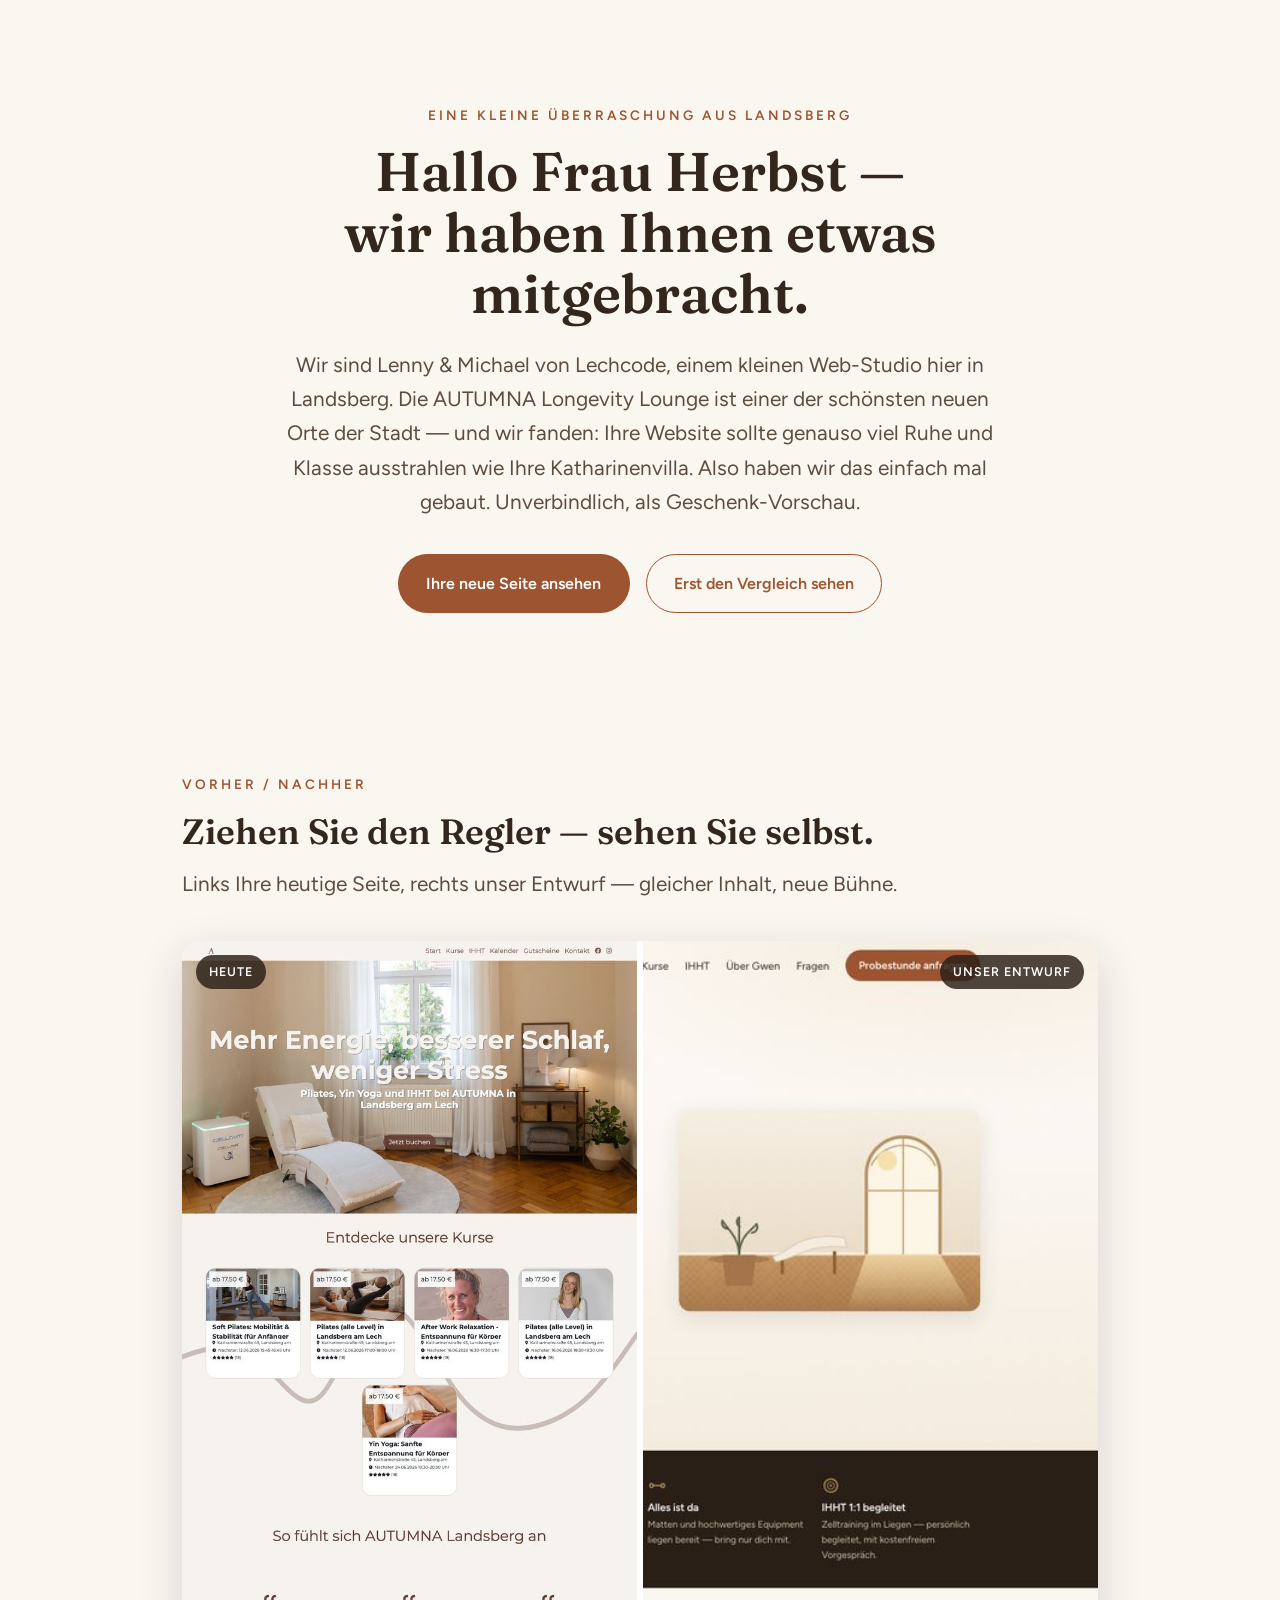
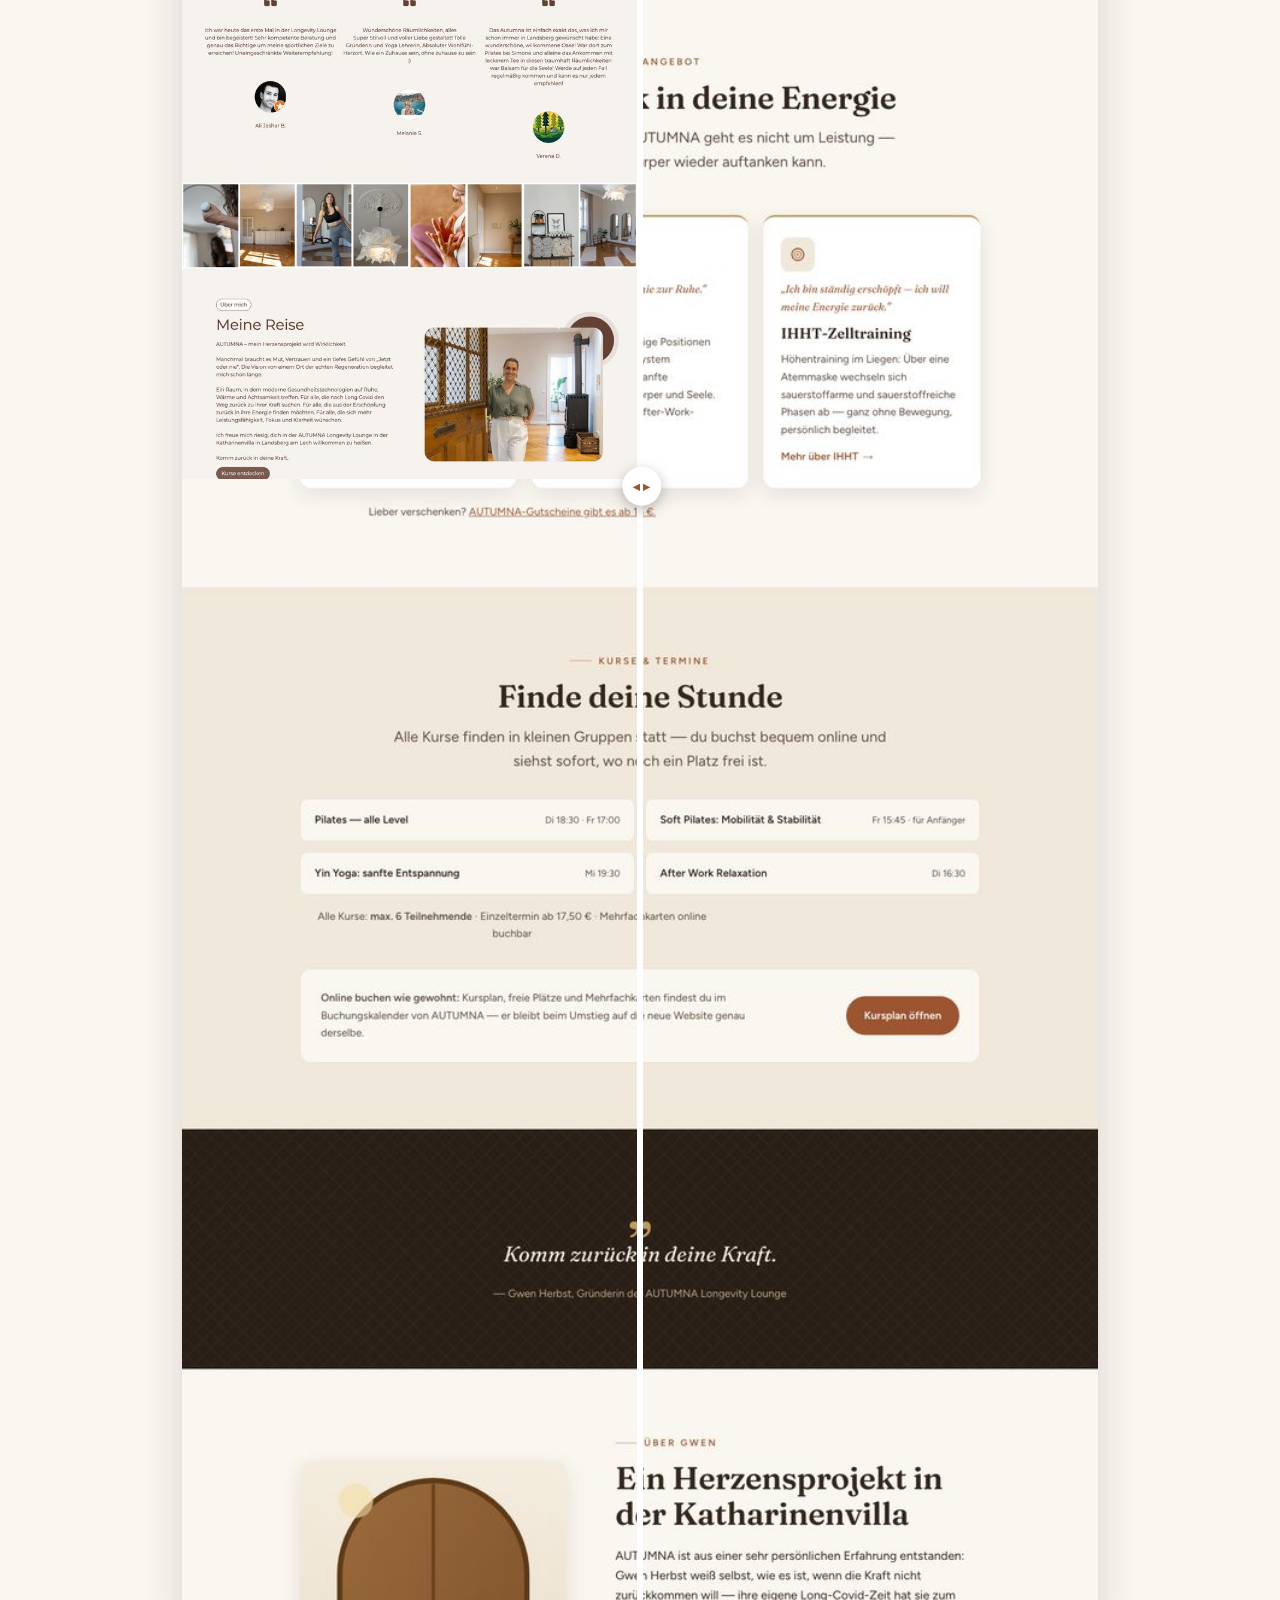
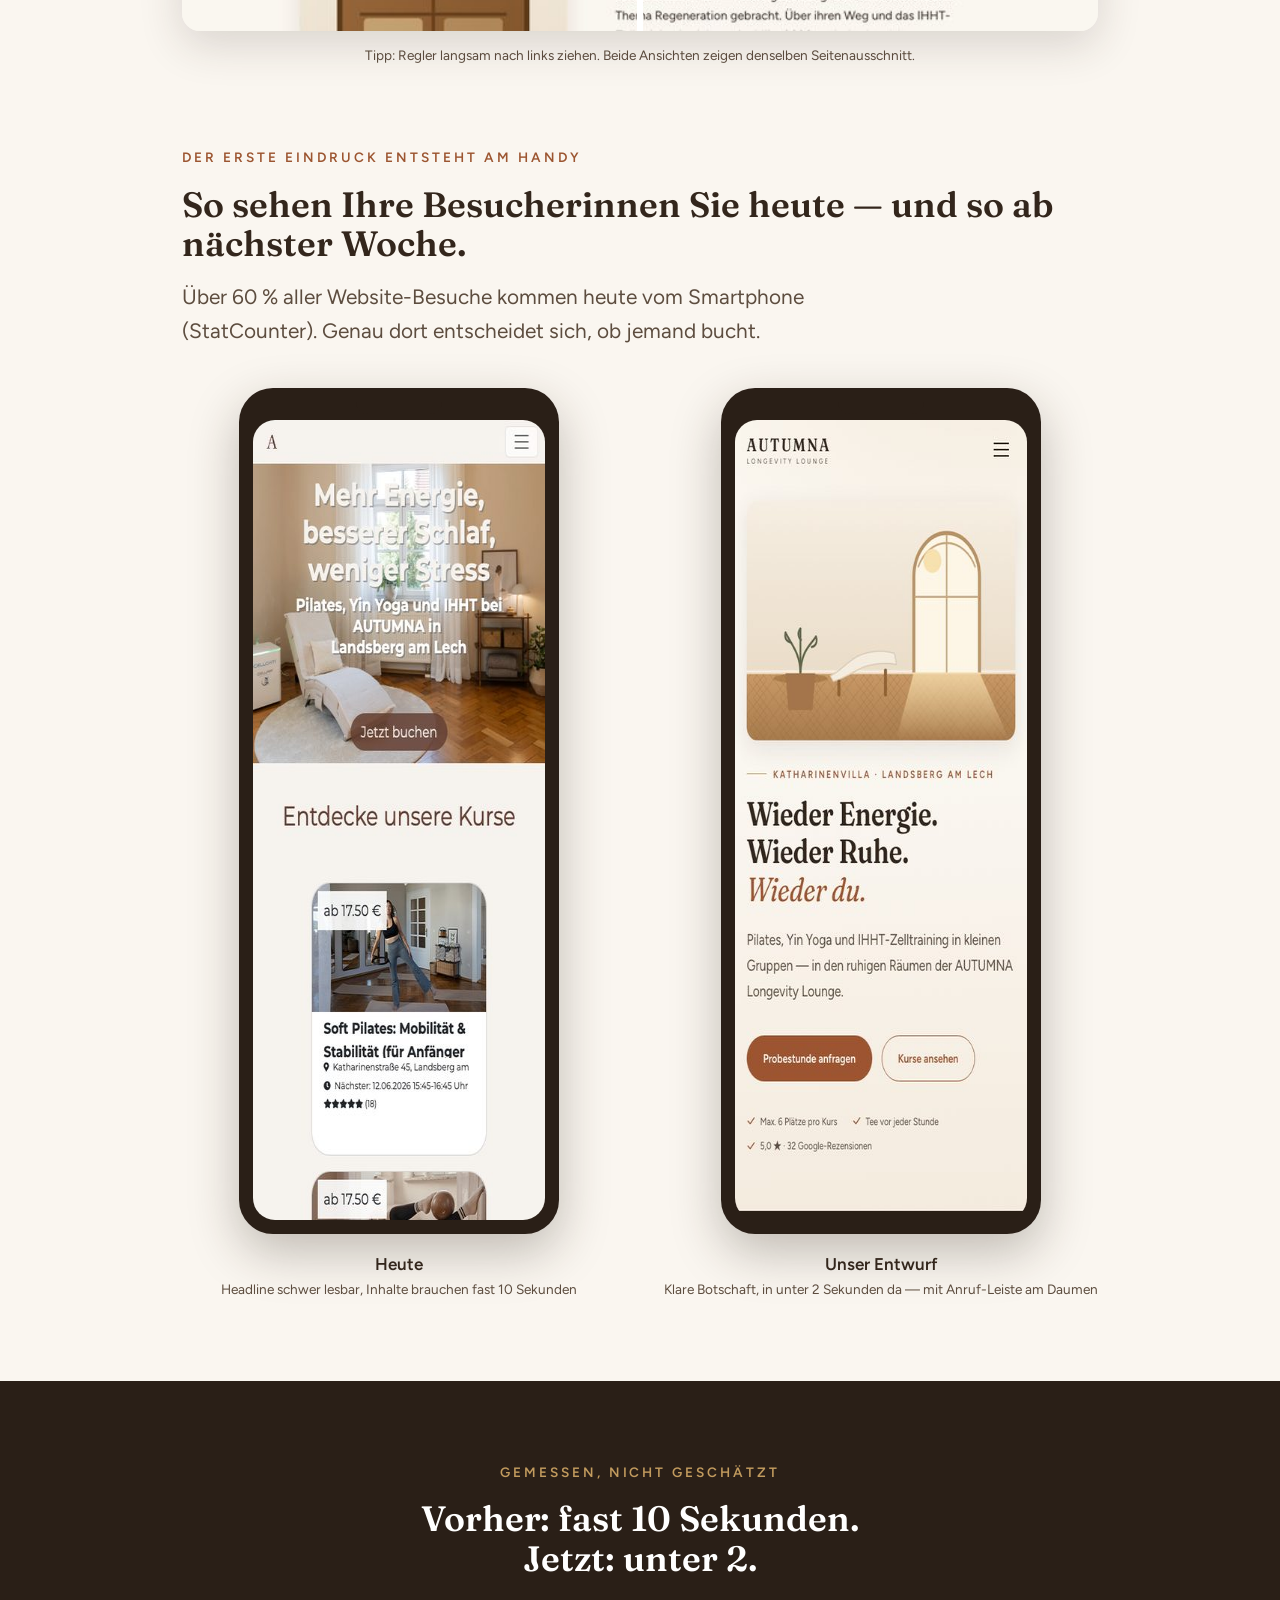
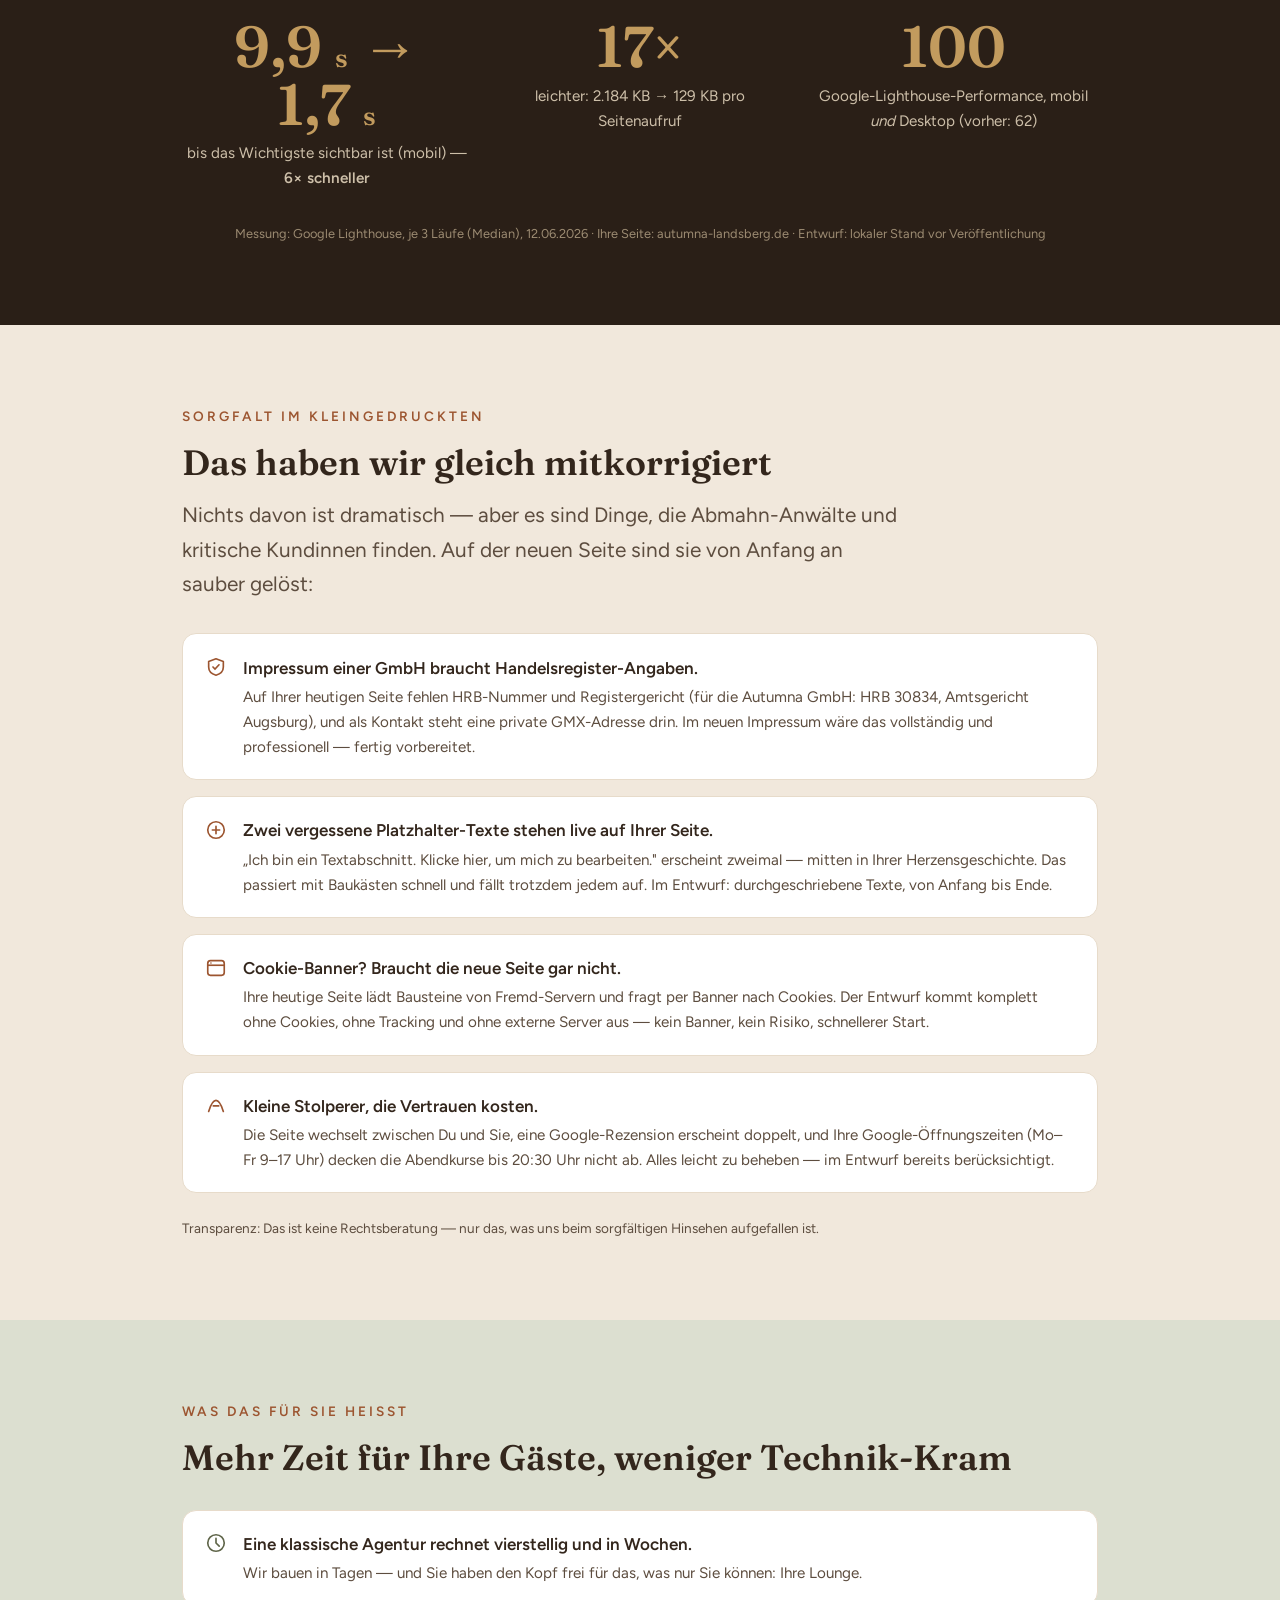
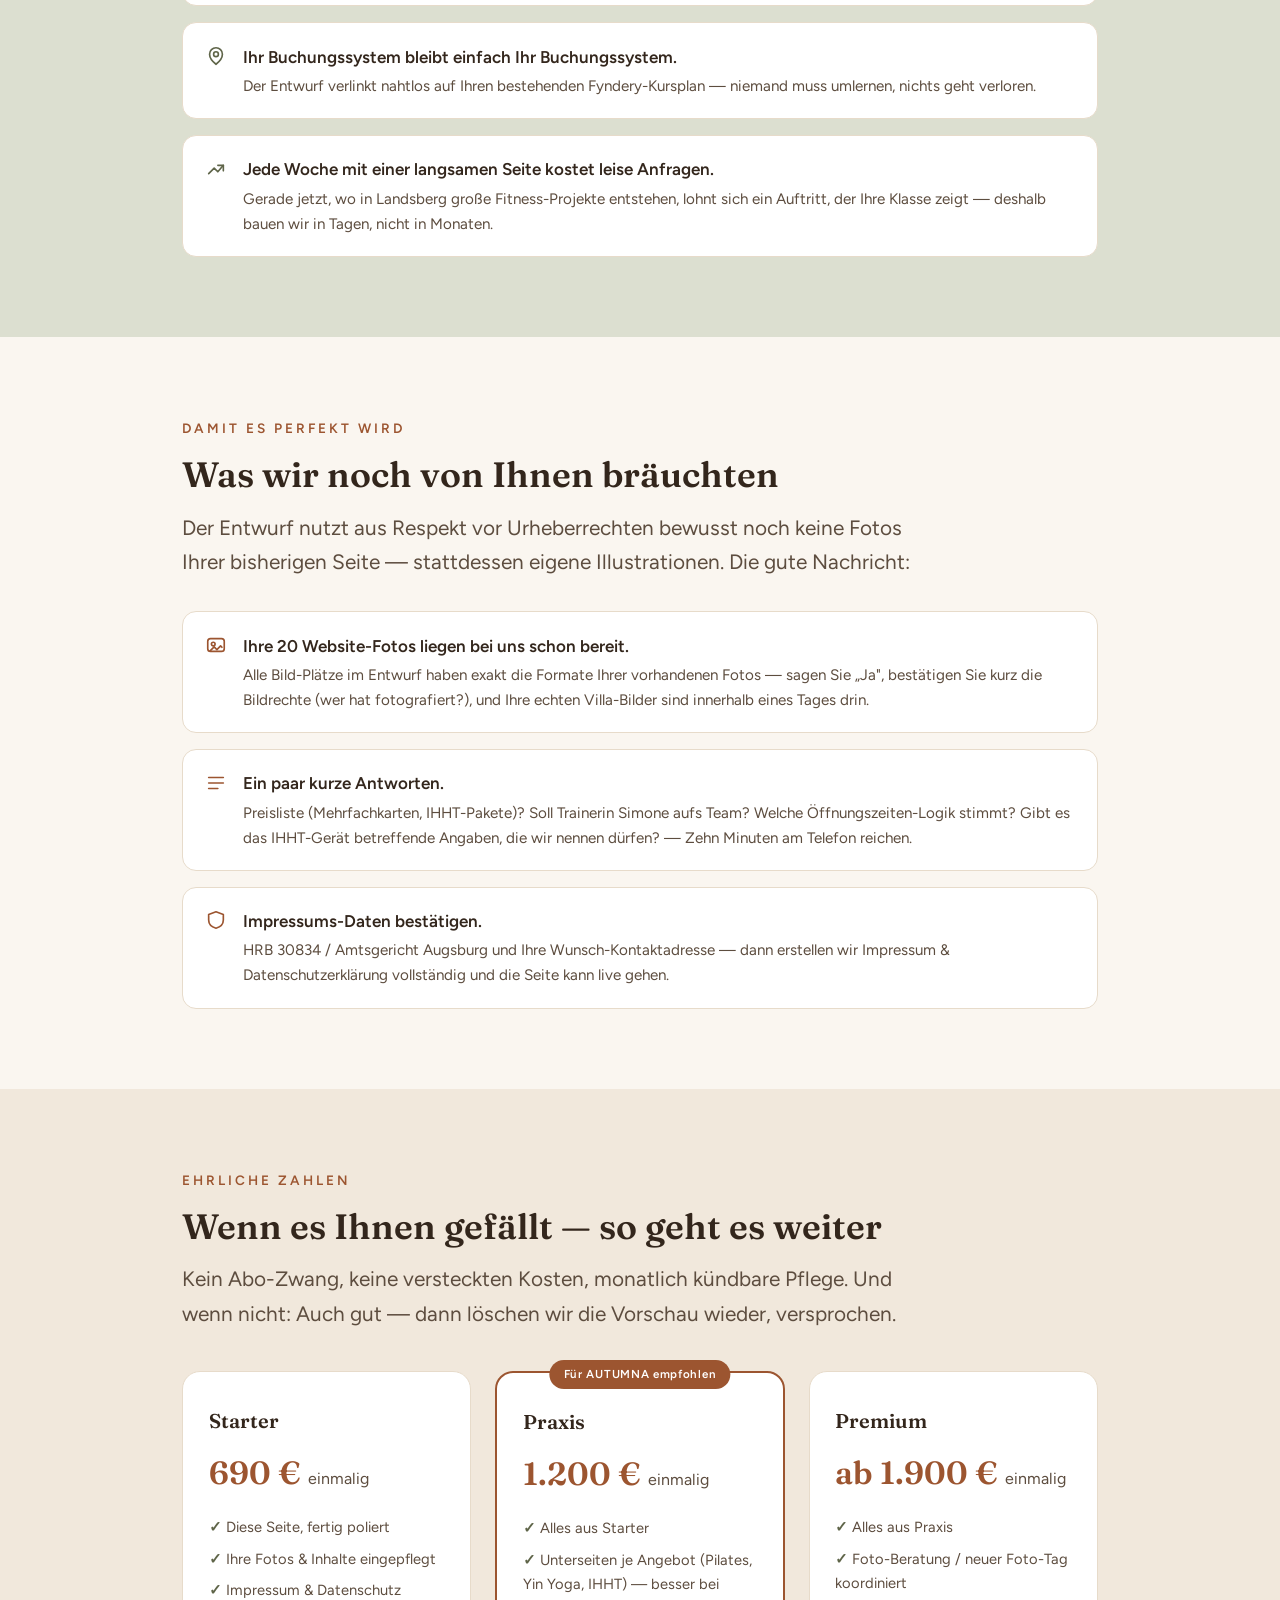
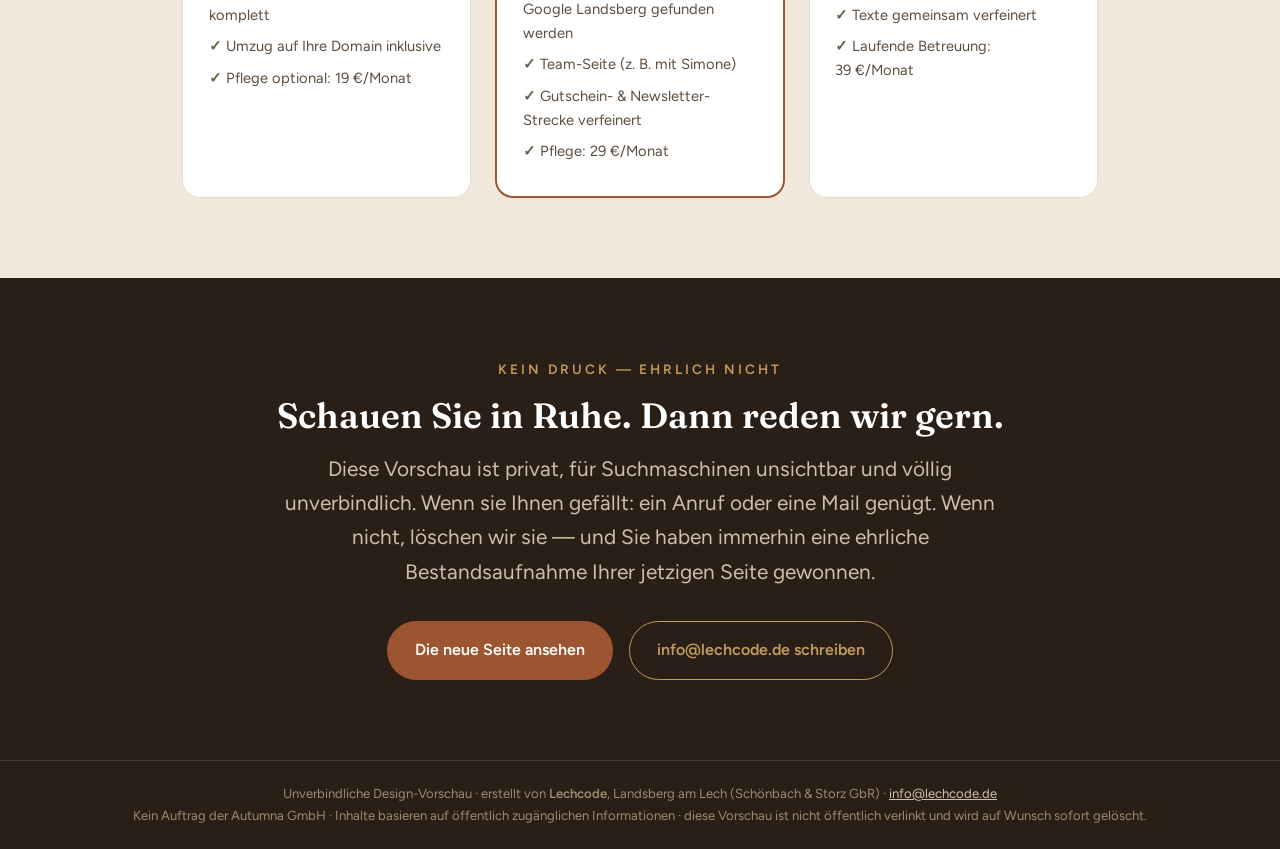
==== vorschau.html @ e5d25458 "AUTUMNA Longevity Lounge — Design-Vorschau (Lechcode, DEMO) Co-Authored-By: Claude Fable 5 <noreply@" ====
<!DOCTYPE html>
<!-- AUTUMNA — Enthüllungsseite (QR-/Link-Ziel) · DEMO KALT · Lechcode 12.06.2026 -->
<html lang="de">
<head>
  <meta charset="UTF-8" />
  <meta name="viewport" content="width=device-width, initial-scale=1.0" />
  <meta name="robots" content="noindex, nofollow" />
  <title>Eine Überraschung für AUTUMNA | Lechcode</title>
  <meta name="description" content="Wir haben der AUTUMNA Longevity Lounge eine neue Website gebaut — unverbindlich, als Geschenk-Vorschau." />
  <link rel="icon" href="data:image/svg+xml,%3Csvg xmlns='http://www.w3.org/2000/svg' viewBox='0 0 64 64'%3E%3Crect width='64' height='64' rx='14' fill='%232a1f17'/%3E%3Cpath d='M18 50 V30 a14 14 0 0 1 28 0 V50' fill='none' stroke='%23e9ddcb' stroke-width='3'/%3E%3Cpath d='M32 19 V50 M20 36 h24' stroke='%23c29b5e' stroke-width='1.6' opacity='.85'/%3E%3C/svg%3E" />
  <link rel="stylesheet" href="assets/fonts.css">
  <style>
    :root{--creme:#FAF6F0;--sand:#F1E8DC;--sand-tief:#E7DBCA;--ink:#33261C;--ink-soft:#5d4d3f;--kupfer:#9C5530;--kupfer-tief:#7f4426;
      --salbei:#5F6549;--salbei-flaeche:#DCDFD0;--gold:#C29B5E;--espresso:#2A1F17;
      --serif:'Fraunces','Fraunces Fallback',Georgia,serif;--sans:'Figtree','Figtree Fallback','Helvetica Neue',Arial,sans-serif;
      --radius:18px;--ease:cubic-bezier(.22,.61,.25,1)}
    *,*::before,*::after{box-sizing:border-box;margin:0;padding:0}
    body{font-family:var(--sans);background:var(--creme);color:var(--ink);line-height:1.65;font-size:1.0625rem}
    img{display:block;max-width:100%}
    .wrap{max-width:980px;margin-inline:auto;padding-inline:clamp(1.1rem,4vw,2rem)}
    section{padding-block:clamp(3rem,7vw,5rem)}
    h1,h2{font-family:var(--serif);font-weight:600;line-height:1.12}
    h1{font-size:clamp(2rem,5.5vw,3.4rem)}
    h2{font-size:clamp(1.5rem,3.5vw,2.2rem)}
    .eyebrow{font-size:.85rem;font-weight:600;letter-spacing:.22em;text-transform:uppercase;color:var(--kupfer);margin-bottom:1rem}
    .lead{font-size:clamp(1.1rem,2.2vw,1.3rem);color:var(--ink-soft);max-width:56ch}
    .btn{display:inline-flex;align-items:center;justify-content:center;gap:.55rem;font-weight:600;font-size:1rem;
      padding:.95rem 1.7rem;border-radius:999px;text-decoration:none;background:var(--kupfer);color:#fff;border:1.5px solid transparent;min-height:48px}
    .btn:hover{background:var(--kupfer-tief)}
    .btn.zart{background:transparent;border-color:var(--kupfer);color:var(--kupfer)}
    .btn.zart:hover{background:var(--kupfer);color:#fff}
    .hallo{padding-top:clamp(4rem,9vw,6.5rem);text-align:center}
    .hallo .lead{margin:1.4rem auto 0}
    .karte{background:#fff;border-radius:var(--radius);padding:clamp(1.5rem,4vw,2.5rem);box-shadow:0 10px 34px rgba(51,38,28,.10)}

    /* Vorher/Nachher-Slider */
    .slider{position:relative;border-radius:var(--radius);overflow:hidden;box-shadow:0 14px 44px rgba(51,38,28,.16);touch-action:none;cursor:ew-resize}
    .slider img{width:100%;height:auto;user-select:none;-webkit-user-drag:none}
    .slider .oben{position:absolute;inset:0;overflow:hidden;width:50%;border-right:3px solid #fff}
    .slider .oben img{width:100%;max-width:none}
    .griff{position:absolute;top:0;bottom:0;width:3px;background:#fff;left:50%;pointer-events:none}
    .griff::after{content:"◂ ▸";position:absolute;top:50%;left:50%;transform:translate(-50%,-50%);
      background:#fff;color:var(--kupfer);font-size:.8rem;font-weight:700;padding:.55rem .7rem;border-radius:999px;white-space:nowrap;box-shadow:0 4px 14px rgba(0,0,0,.25)}
    .slider-label{position:absolute;top:14px;font-size:.78rem;font-weight:700;letter-spacing:.08em;text-transform:uppercase;
      background:rgba(42,31,23,.82);color:#fff;padding:.4rem .8rem;border-radius:999px;pointer-events:none}
    .slider-label.links{left:14px}.slider-label.rechts{right:14px}
    .hinweis-mini{font-size:.85rem;color:var(--ink-soft);margin-top:.8rem;text-align:center}

    /* Handy-Reframe */
    .phones{display:grid;grid-template-columns:1fr 1fr;gap:clamp(1.5rem,4vw,3rem);margin-top:2.5rem;align-items:start}
    .phone{background:var(--espresso);border-radius:34px;padding:14px;box-shadow:0 18px 50px rgba(42,31,23,.28);max-width:320px;margin-inline:auto}
    .phone .kerbe{width:86px;height:14px;background:var(--espresso);border-radius:0 0 12px 12px;margin:-2px auto 6px;position:relative;z-index:2}
    .phone .schirm{border-radius:22px;overflow:hidden}
    .phone-titel{text-align:center;font-weight:600;margin-top:1rem}
    .phone-sub{text-align:center;font-size:.85rem;color:var(--ink-soft)}
    @media (max-width:680px){.phones{grid-template-columns:1fr}}

    /* Tacho */
    .tacho{background:var(--espresso);color:#EFE6D8;text-align:center}
    .tacho h2{color:#fff}
    .tacho-grid{display:grid;grid-template-columns:repeat(3,1fr);gap:1.5rem;margin-top:2.5rem}
    .tacho-zahl{font-family:var(--serif);font-weight:600;font-size:clamp(2.2rem,6vw,3.6rem);color:var(--gold);line-height:1}
    .tacho-zahl small{font-size:.45em}
    .tacho-grid p{color:#CDBFA9;font-size:.95rem;margin-top:.5rem}
    .tacho .quelle{margin-top:2rem;font-size:.8rem;color:#9C8B72}
    @media (max-width:680px){.tacho-grid{grid-template-columns:1fr}}

    .liste{display:grid;gap:1rem;margin-top:2rem}
    .punkt{display:flex;gap:1rem;align-items:flex-start;background:#fff;border-radius:14px;padding:1.2rem 1.4rem;border:1px solid var(--sand-tief)}
    .punkt svg{flex:none;width:22px;height:22px;margin-top:.15rem}
    .punkt strong{display:block;margin-bottom:.2rem}
    .punkt p{font-size:.95rem;color:var(--ink-soft)}

    .recht{background:var(--sand)}
    .heisst{background:var(--salbei-flaeche)}

    .pakete{display:grid;grid-template-columns:repeat(3,1fr);gap:1.5rem;margin-top:2.5rem}
    .paket{background:#fff;border-radius:var(--radius);padding:2rem 1.6rem;border:1px solid var(--sand-tief);display:flex;flex-direction:column;gap:.6rem}
    .paket.mitte{border:2px solid var(--kupfer);position:relative}
    .paket.mitte::before{content:"Für AUTUMNA empfohlen";position:absolute;top:-13px;left:50%;transform:translateX(-50%);
      background:var(--kupfer);color:#fff;font-size:.72rem;font-weight:700;letter-spacing:.06em;padding:.3rem .9rem;border-radius:999px;white-space:nowrap}
    .paket h3{font-family:var(--serif);font-size:1.25rem}
    .paket .preis{font-family:var(--serif);font-weight:600;font-size:2rem;color:var(--kupfer)}
    .paket .preis small{font-size:.5em;color:var(--ink-soft);font-family:var(--sans);font-weight:400}
    .paket ul{list-style:none;display:grid;gap:.45rem;font-size:.92rem;color:var(--ink-soft);margin-top:.4rem}
    .paket ul li::before{content:"✓ ";color:var(--salbei);font-weight:700}
    @media (max-width:760px){.pakete{grid-template-columns:1fr}}

    .schluss{background:var(--espresso);color:#EFE6D8;text-align:center}
    .schluss h2{color:#fff}
    .schluss .lead{color:#CDBFA9;margin:1rem auto 2rem}
    .schluss a.mail{color:var(--gold)}
    .klein-fuss{background:var(--espresso);border-top:1px solid rgba(205,191,169,.18);color:#9C8B72;font-size:.82rem;text-align:center;padding:1.4rem 1rem}
    .klein-fuss a{color:#CDBFA9}
  </style>
</head>
<body>

<section class="hallo">
  <div class="wrap">
    <p class="eyebrow">Eine kleine Überraschung aus Landsberg</p>
    <h1>Hallo Frau Herbst —<br>wir haben Ihnen etwas mitgebracht.</h1>
    <p class="lead">Wir sind Lenny &amp; Michael von Lechcode, einem kleinen Web-Studio hier in Landsberg. Die AUTUMNA Longevity Lounge ist einer der schönsten neuen Orte der Stadt — und wir fanden: Ihre Website sollte genauso viel Ruhe und Klasse ausstrahlen wie Ihre Katharinenvilla. Also haben wir das einfach mal gebaut. Unverbindlich, als Geschenk-Vorschau.</p>
    <div style="margin-top:2.2rem;display:flex;gap:1rem;justify-content:center;flex-wrap:wrap">
      <a class="btn" href="index.html">Ihre neue Seite ansehen</a>
      <a class="btn zart" href="#vergleich">Erst den Vergleich sehen</a>
    </div>
  </div>
</section>

<section id="vergleich">
  <div class="wrap">
    <p class="eyebrow">Vorher / Nachher</p>
    <h2>Ziehen Sie den Regler — sehen Sie selbst.</h2>
    <p class="lead" style="margin-top:1rem;margin-bottom:2.5rem">Links Ihre heutige Seite, rechts unser Entwurf — gleicher Inhalt, neue Bühne.</p>
    <div class="slider" id="slider">
      <img src="assets/vergleich/neu-desktop.jpg" alt="Neuer Website-Entwurf für AUTUMNA (Desktop-Ansicht)" width="760" height="1900">
      <div class="oben" id="slider-oben">
        <img src="assets/vergleich/alt-desktop.jpg" alt="Bisherige Website von AUTUMNA (Desktop-Ansicht)" width="760" height="1900">
      </div>
      <div class="griff" id="griff"></div>
      <span class="slider-label links">Heute</span>
      <span class="slider-label rechts">Unser Entwurf</span>
    </div>
    <p class="hinweis-mini">Tipp: Regler langsam nach links ziehen. Beide Ansichten zeigen denselben Seitenausschnitt.</p>
  </div>
</section>

<section style="padding-top:0">
  <div class="wrap">
    <p class="eyebrow">Der erste Eindruck entsteht am Handy</p>
    <h2>So sehen Ihre Besucherinnen Sie heute — und so ab nächster Woche.</h2>
    <p class="lead" style="margin-top:1rem">Über 60&nbsp;% aller Website-Besuche kommen heute vom Smartphone (StatCounter). Genau dort entscheidet sich, ob jemand bucht.</p>
    <div class="phones">
      <div>
        <div class="phone"><div class="kerbe"></div><div class="schirm">
          <img src="assets/vergleich/alt-mobil.jpg" alt="Bisherige AUTUMNA-Website auf dem Smartphone" width="390" height="800">
        </div></div>
        <p class="phone-titel">Heute</p>
        <p class="phone-sub">Headline schwer lesbar, Inhalte brauchen fast 10 Sekunden</p>
      </div>
      <div>
        <div class="phone"><div class="kerbe"></div><div class="schirm">
          <img src="assets/vergleich/neu-mobil.jpg" alt="Neuer AUTUMNA-Entwurf auf dem Smartphone" width="390" height="800">
        </div></div>
        <p class="phone-titel">Unser Entwurf</p>
        <p class="phone-sub">Klare Botschaft, in unter 2 Sekunden da — mit Anruf-Leiste am Daumen</p>
      </div>
    </div>
  </div>
</section>

<section class="tacho">
  <div class="wrap">
    <p class="eyebrow" style="color:var(--gold)">Gemessen, nicht geschätzt</p>
    <h2>Vorher: fast 10 Sekunden.<br>Jetzt: unter 2.</h2>
    <div class="tacho-grid">
      <div>
        <div class="tacho-zahl">9,9&nbsp;<small>s</small> → 1,7&nbsp;<small>s</small></div>
        <p>bis das Wichtigste sichtbar ist (mobil) — <strong>6× schneller</strong></p>
      </div>
      <div>
        <div class="tacho-zahl">17×</div>
        <p>leichter: 2.184&nbsp;KB → 129&nbsp;KB pro Seitenaufruf</p>
      </div>
      <div>
        <div class="tacho-zahl">100</div>
        <p>Google-Lighthouse-Performance, mobil <em>und</em> Desktop (vorher: 62)</p>
      </div>
    </div>
    <p class="quelle">Messung: Google Lighthouse, je 3 Läufe (Median), 12.06.2026 · Ihre Seite: autumna-landsberg.de · Entwurf: lokaler Stand vor Veröffentlichung</p>
  </div>
</section>

<section class="recht">
  <div class="wrap">
    <p class="eyebrow">Sorgfalt im Kleingedruckten</p>
    <h2>Das haben wir gleich mitkorrigiert</h2>
    <p class="lead" style="margin-top:1rem">Nichts davon ist dramatisch — aber es sind Dinge, die Abmahn-Anwälte und kritische Kundinnen finden. Auf der neuen Seite sind sie von Anfang an sauber gelöst:</p>
    <div class="liste">
      <div class="punkt">
        <svg viewBox="0 0 24 24" fill="none" aria-hidden="true"><path d="M12 3 4 6v6c0 4.5 3.2 7.6 8 9 4.8-1.4 8-4.5 8-9V6l-8-3Z" stroke="#9C5530" stroke-width="1.8" stroke-linejoin="round"/><path d="m8.7 12 2.2 2.2 4.4-4.6" stroke="#9C5530" stroke-width="1.8" stroke-linecap="round"/></svg>
        <div><strong>Impressum einer GmbH braucht Handelsregister-Angaben.</strong>
        <p>Auf Ihrer heutigen Seite fehlen HRB-Nummer und Registergericht (für die Autumna GmbH: HRB 30834, Amtsgericht Augsburg), und als Kontakt steht eine private GMX-Adresse drin. Im neuen Impressum wäre das vollständig und professionell — fertig vorbereitet.</p></div>
      </div>
      <div class="punkt">
        <svg viewBox="0 0 24 24" fill="none" aria-hidden="true"><circle cx="12" cy="12" r="9" stroke="#9C5530" stroke-width="1.8"/><path d="M8 12h8M12 8v8" stroke="#9C5530" stroke-width="1.8" stroke-linecap="round"/></svg>
        <div><strong>Zwei vergessene Platzhalter-Texte stehen live auf Ihrer Seite.</strong>
        <p>„Ich bin ein Textabschnitt. Klicke hier, um mich zu bearbeiten." erscheint zweimal — mitten in Ihrer Herzensgeschichte. Das passiert mit Baukästen schnell und fällt trotzdem jedem auf. Im Entwurf: durchgeschriebene Texte, von Anfang bis Ende.</p></div>
      </div>
      <div class="punkt">
        <svg viewBox="0 0 24 24" fill="none" aria-hidden="true"><rect x="3" y="4" width="18" height="16" rx="3" stroke="#9C5530" stroke-width="1.8"/><path d="M3 9h18" stroke="#9C5530" stroke-width="1.8"/><circle cx="6.5" cy="6.5" r=".9" fill="#9C5530"/></svg>
        <div><strong>Cookie-Banner? Braucht die neue Seite gar nicht.</strong>
        <p>Ihre heutige Seite lädt Bausteine von Fremd-Servern und fragt per Banner nach Cookies. Der Entwurf kommt komplett ohne Cookies, ohne Tracking und ohne externe Server aus — kein Banner, kein Risiko, schnellerer Start.</p></div>
      </div>
      <div class="punkt">
        <svg viewBox="0 0 24 24" fill="none" aria-hidden="true"><path d="M4 19c2.5-8 5.5-12 8-12s5.5 4 8 12" stroke="#9C5530" stroke-width="1.8" stroke-linecap="round"/><path d="M9 13h6" stroke="#9C5530" stroke-width="1.8" stroke-linecap="round"/></svg>
        <div><strong>Kleine Stolperer, die Vertrauen kosten.</strong>
        <p>Die Seite wechselt zwischen Du und Sie, eine Google-Rezension erscheint doppelt, und Ihre Google-Öffnungszeiten (Mo–Fr 9–17 Uhr) decken die Abendkurse bis 20:30 Uhr nicht ab. Alles leicht zu beheben — im Entwurf bereits berücksichtigt.</p></div>
      </div>
    </div>
    <p style="font-size:.85rem;color:var(--ink-soft);margin-top:1.5rem">Transparenz: Das ist keine Rechtsberatung — nur das, was uns beim sorgfältigen Hinsehen aufgefallen ist.</p>
  </div>
</section>

<section class="heisst">
  <div class="wrap">
    <p class="eyebrow">Was das für Sie heißt</p>
    <h2>Mehr Zeit für Ihre Gäste, weniger Technik-Kram</h2>
    <div class="liste">
      <div class="punkt">
        <svg viewBox="0 0 24 24" fill="none" aria-hidden="true"><circle cx="12" cy="12" r="9" stroke="#5F6549" stroke-width="1.8"/><path d="M12 7v5l3.5 3.5" stroke="#5F6549" stroke-width="1.8" stroke-linecap="round"/></svg>
        <div><strong>Eine klassische Agentur rechnet vierstellig und in Wochen.</strong>
        <p>Wir bauen in Tagen — und Sie haben den Kopf frei für das, was nur Sie können: Ihre Lounge.</p></div>
      </div>
      <div class="punkt">
        <svg viewBox="0 0 24 24" fill="none" aria-hidden="true"><path d="M12 21s-7-5.6-7-11a7 7 0 0 1 14 0c0 5.4-7 11-7 11Z" stroke="#5F6549" stroke-width="1.8"/><circle cx="12" cy="10" r="2.6" stroke="#5F6549" stroke-width="1.8"/></svg>
        <div><strong>Ihr Buchungssystem bleibt einfach Ihr Buchungssystem.</strong>
        <p>Der Entwurf verlinkt nahtlos auf Ihren bestehenden Fyndery-Kursplan — niemand muss umlernen, nichts geht verloren.</p></div>
      </div>
      <div class="punkt">
        <svg viewBox="0 0 24 24" fill="none" aria-hidden="true"><path d="M4 17 10 11l4 4 6-7" stroke="#5F6549" stroke-width="1.8" stroke-linecap="round" stroke-linejoin="round"/><path d="M14 8h6v6" stroke="#5F6549" stroke-width="1.8" stroke-linecap="round" stroke-linejoin="round"/></svg>
        <div><strong>Jede Woche mit einer langsamen Seite kostet leise Anfragen.</strong>
        <p>Gerade jetzt, wo in Landsberg große Fitness-Projekte entstehen, lohnt sich ein Auftritt, der Ihre Klasse zeigt — deshalb bauen wir in Tagen, nicht in Monaten.</p></div>
      </div>
    </div>
  </div>
</section>

<section>
  <div class="wrap">
    <p class="eyebrow">Damit es perfekt wird</p>
    <h2>Was wir noch von Ihnen bräuchten</h2>
    <p class="lead" style="margin-top:1rem">Der Entwurf nutzt aus Respekt vor Urheberrechten bewusst noch keine Fotos Ihrer bisherigen Seite — stattdessen eigene Illustrationen. Die gute Nachricht:</p>
    <div class="liste">
      <div class="punkt">
        <svg viewBox="0 0 24 24" fill="none" aria-hidden="true"><rect x="3" y="5" width="18" height="14" rx="3" stroke="#9C5530" stroke-width="1.8"/><circle cx="9" cy="11" r="2" stroke="#9C5530" stroke-width="1.8"/><path d="m5 19 5-5 3 3 4-4 2 2" stroke="#9C5530" stroke-width="1.8" stroke-linejoin="round"/></svg>
        <div><strong>Ihre 20 Website-Fotos liegen bei uns schon bereit.</strong>
        <p>Alle Bild-Plätze im Entwurf haben exakt die Formate Ihrer vorhandenen Fotos — sagen Sie „Ja", bestätigen Sie kurz die Bildrechte (wer hat fotografiert?), und Ihre echten Villa-Bilder sind innerhalb eines Tages drin.</p></div>
      </div>
      <div class="punkt">
        <svg viewBox="0 0 24 24" fill="none" aria-hidden="true"><path d="M4 6h16M4 12h16M4 18h10" stroke="#9C5530" stroke-width="1.8" stroke-linecap="round"/></svg>
        <div><strong>Ein paar kurze Antworten.</strong>
        <p>Preisliste (Mehrfachkarten, IHHT-Pakete)? Soll Trainerin Simone aufs Team? Welche Öffnungszeiten-Logik stimmt? Gibt es das IHHT-Gerät betreffende Angaben, die wir nennen dürfen? — Zehn Minuten am Telefon reichen.</p></div>
      </div>
      <div class="punkt">
        <svg viewBox="0 0 24 24" fill="none" aria-hidden="true"><path d="M12 3 4 6v6c0 4.5 3.2 7.6 8 9 4.8-1.4 8-4.5 8-9V6l-8-3Z" stroke="#9C5530" stroke-width="1.8" stroke-linejoin="round"/></svg>
        <div><strong>Impressums-Daten bestätigen.</strong>
        <p>HRB 30834 / Amtsgericht Augsburg und Ihre Wunsch-Kontaktadresse — dann erstellen wir Impressum &amp; Datenschutzerklärung vollständig und die Seite kann live gehen.</p></div>
      </div>
    </div>
  </div>
</section>

<section class="recht" id="pakete">
  <div class="wrap">
    <p class="eyebrow">Ehrliche Zahlen</p>
    <h2>Wenn es Ihnen gefällt — so geht es weiter</h2>
    <p class="lead" style="margin-top:1rem">Kein Abo-Zwang, keine versteckten Kosten, monatlich kündbare Pflege. Und wenn nicht: Auch gut — dann löschen wir die Vorschau wieder, versprochen.</p>
    <div class="pakete">
      <div class="paket">
        <h3>Starter</h3>
        <div class="preis">690&nbsp;€ <small>einmalig</small></div>
        <ul>
          <li>Diese Seite, fertig poliert</li>
          <li>Ihre Fotos &amp; Inhalte eingepflegt</li>
          <li>Impressum &amp; Datenschutz komplett</li>
          <li>Umzug auf Ihre Domain inklusive</li>
          <li>Pflege optional: 19&nbsp;€/Monat</li>
        </ul>
      </div>
      <div class="paket mitte">
        <h3>Praxis</h3>
        <div class="preis">1.200&nbsp;€ <small>einmalig</small></div>
        <ul>
          <li>Alles aus Starter</li>
          <li>Unterseiten je Angebot (Pilates, Yin Yoga, IHHT) — besser bei Google Landsberg gefunden werden</li>
          <li>Team-Seite (z.&nbsp;B. mit Simone)</li>
          <li>Gutschein- &amp; Newsletter-Strecke verfeinert</li>
          <li>Pflege: 29&nbsp;€/Monat</li>
        </ul>
      </div>
      <div class="paket">
        <h3>Premium</h3>
        <div class="preis">ab 1.900&nbsp;€ <small>einmalig</small></div>
        <ul>
          <li>Alles aus Praxis</li>
          <li>Foto-Beratung / neuer Foto-Tag koordiniert</li>
          <li>Texte gemeinsam verfeinert</li>
          <li>Laufende Betreuung: 39&nbsp;€/Monat</li>
        </ul>
      </div>
    </div>
  </div>
</section>

<section class="schluss">
  <div class="wrap">
    <p class="eyebrow" style="color:var(--gold)">Kein Druck — ehrlich nicht</p>
    <h2>Schauen Sie in Ruhe. Dann reden wir gern.</h2>
    <p class="lead">Diese Vorschau ist privat, für Suchmaschinen unsichtbar und völlig unverbindlich. Wenn sie Ihnen gefällt: ein Anruf oder eine Mail genügt. Wenn nicht, löschen wir sie — und Sie haben immerhin eine ehrliche Bestandsaufnahme Ihrer jetzigen Seite gewonnen.</p>
    <div style="display:flex;gap:1rem;justify-content:center;flex-wrap:wrap">
      <a class="btn" href="index.html">Die neue Seite ansehen</a>
      <a class="btn zart" style="border-color:var(--gold);color:var(--gold)" href="mailto:info@lechcode.de?subject=AUTUMNA%20Website-Vorschau">info@lechcode.de schreiben</a>
    </div>
  </div>
</section>

<div class="klein-fuss">
  Unverbindliche Design-Vorschau · erstellt von <strong>Lechcode</strong>, Landsberg am Lech (Schönbach &amp; Storz GbR) · <a href="mailto:info@lechcode.de">info@lechcode.de</a><br>
  Kein Auftrag der Autumna GmbH · Inhalte basieren auf öffentlich zugänglichen Informationen · diese Vorschau ist nicht öffentlich verlinkt und wird auf Wunsch sofort gelöscht.
</div>

<script>
(function(){
  var slider = document.getElementById('slider');
  var oben = document.getElementById('slider-oben');
  var griff = document.getElementById('griff');
  function setze(x){
    var r = slider.getBoundingClientRect();
    var p = Math.max(2, Math.min(98, (x - r.left) / r.width * 100));
    oben.style.width = p + '%';
    griff.style.left = p + '%';
  }
  var aktiv = false;
  slider.addEventListener('pointerdown', function(e){ aktiv = true; setze(e.clientX); });
  window.addEventListener('pointermove', function(e){ if(aktiv) setze(e.clientX); });
  window.addEventListener('pointerup', function(){ aktiv = false; });
})();
</script>
</body>
</html>
---- assets/fonts.css ----
/* ============================================================
   AUTUMNA Longevity Lounge — lokal gehostete Schriften
   (latin-Subset, deckt äöüß„"– ab). DSGVO: KEINE Verbindung
   zu Google-Servern — Schriften kommen vom eigenen Hosting.
   Quelle/Lizenz: beide SIL OFL — siehe _projekt/ASSETS-LIZENZEN.md
   ============================================================ */

/* — Fraunces (Display-Serif: Headlines, Zahlen, Zitate) — */
@font-face{font-family:'Fraunces';font-style:normal;font-weight:600;font-display:swap;src:url(fonts/fraunces-600.woff2) format('woff2');}
@font-face{font-family:'Fraunces';font-style:italic;font-weight:400;font-display:swap;src:url(fonts/fraunces-italic.woff2) format('woff2');}

/* — Figtree (Fließtext/UI) — */
@font-face{font-family:'Figtree';font-style:normal;font-weight:400;font-display:swap;src:url(fonts/figtree-400.woff2) format('woff2');}
@font-face{font-family:'Figtree';font-style:normal;font-weight:600;font-display:swap;src:url(fonts/figtree-600.woff2) format('woff2');}

/* System-Fallbacks mit size-adjust gegen Layout-Shift
   (GEMESSEN per Canvas measureText, 12.06.2026 — nicht geschätzt!) */
@font-face{font-family:'Fraunces Fallback';font-style:normal;font-weight:600;src:local('Georgia Bold'),local('Georgia');size-adjust:84.7%;ascent-override:98%;descent-override:26%;}
@font-face{font-family:'Fraunces Fallback';font-style:italic;font-weight:400;src:local('Georgia Italic'),local('Georgia');size-adjust:89.4%;ascent-override:98%;descent-override:26%;}
@font-face{font-family:'Figtree Fallback';font-weight:400;src:local('Helvetica Neue'),local('Arial');size-adjust:92%;}
@font-face{font-family:'Figtree Fallback';font-weight:600;src:local('Helvetica Neue Bold'),local('Arial Bold');size-adjust:92.7%;}
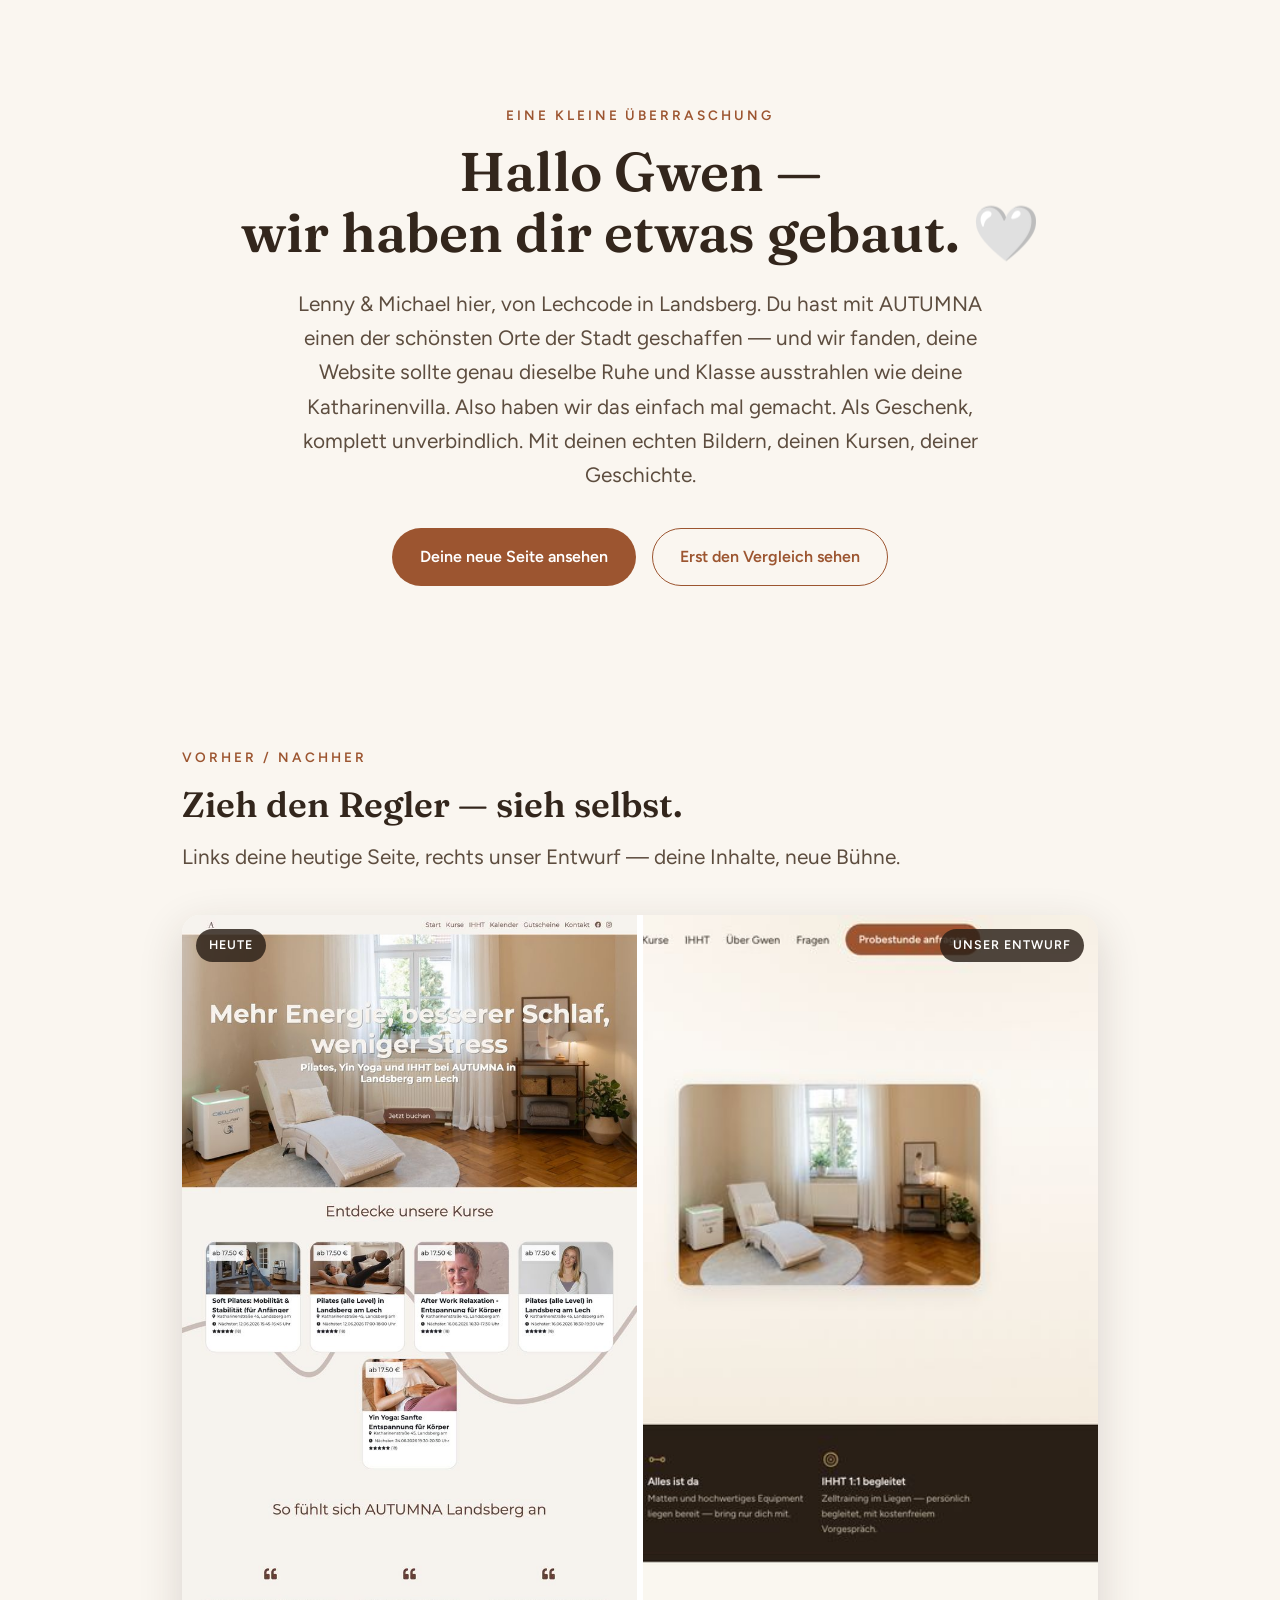
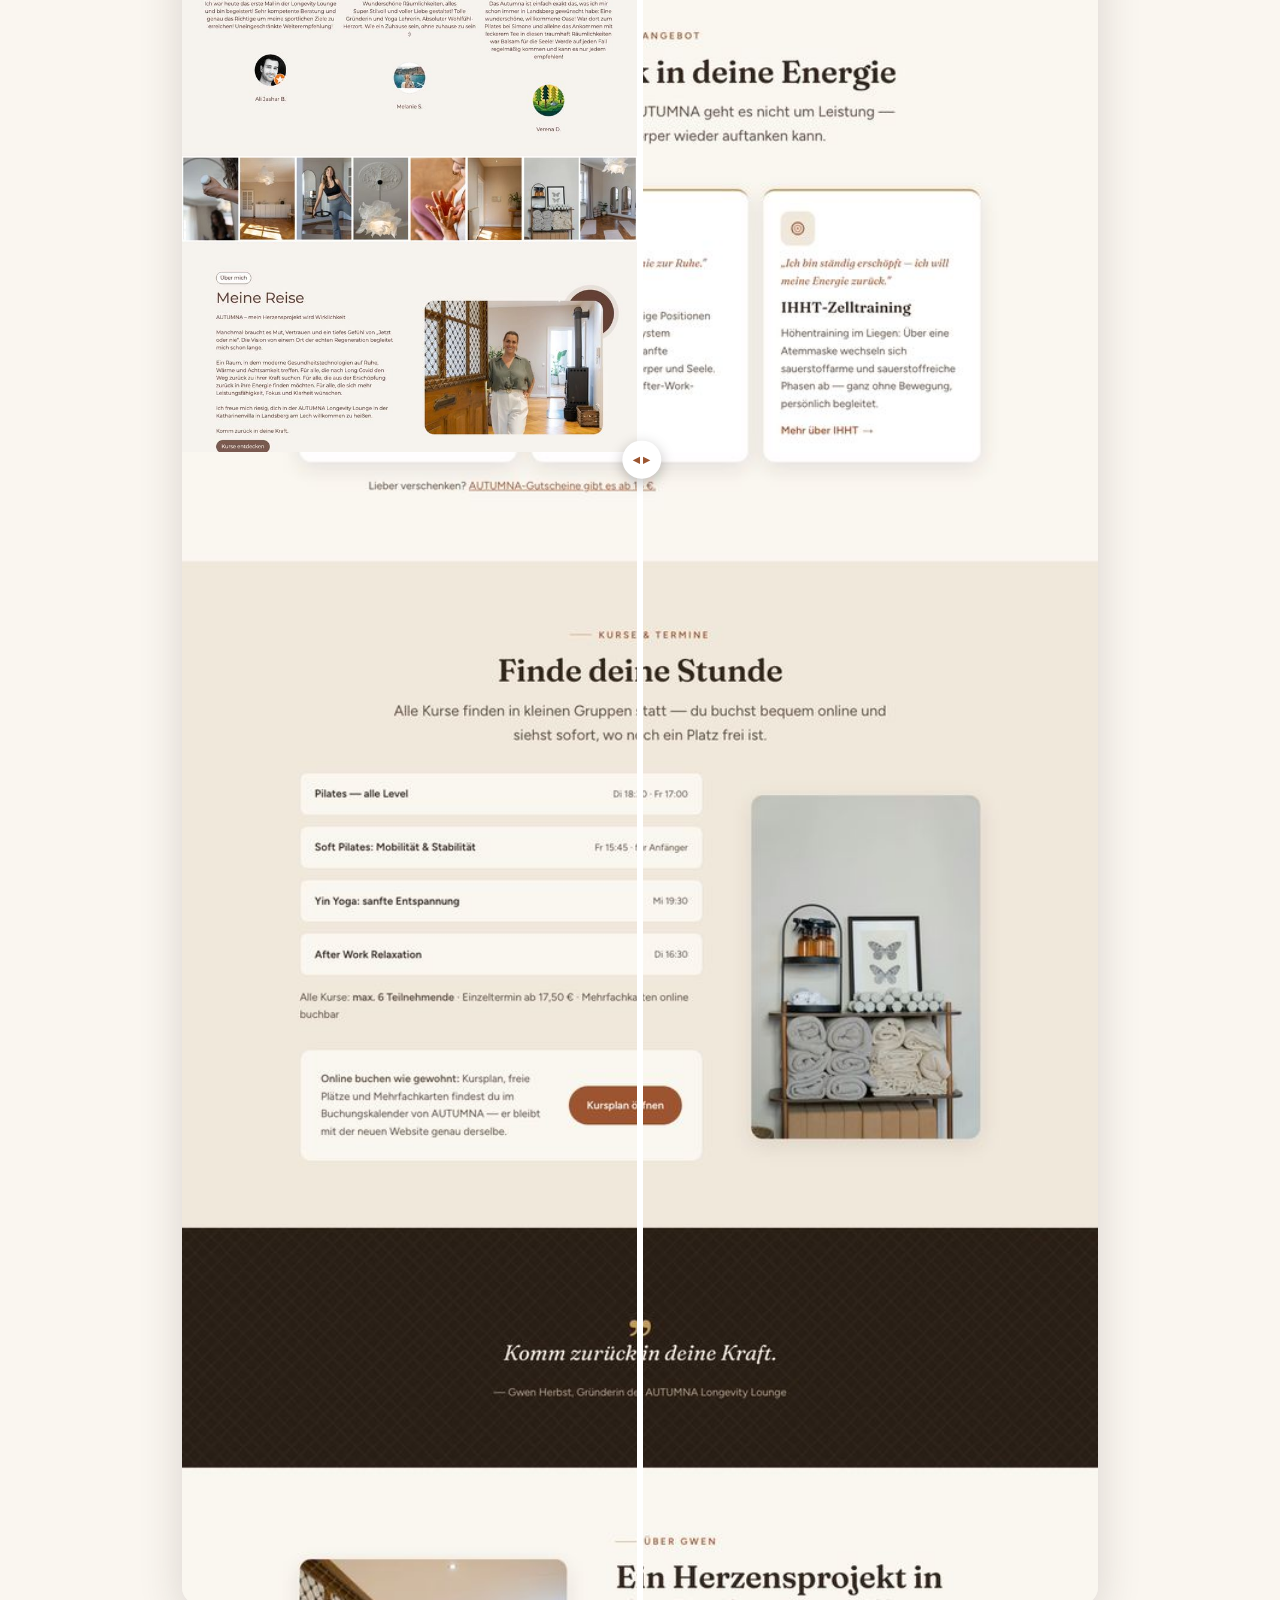
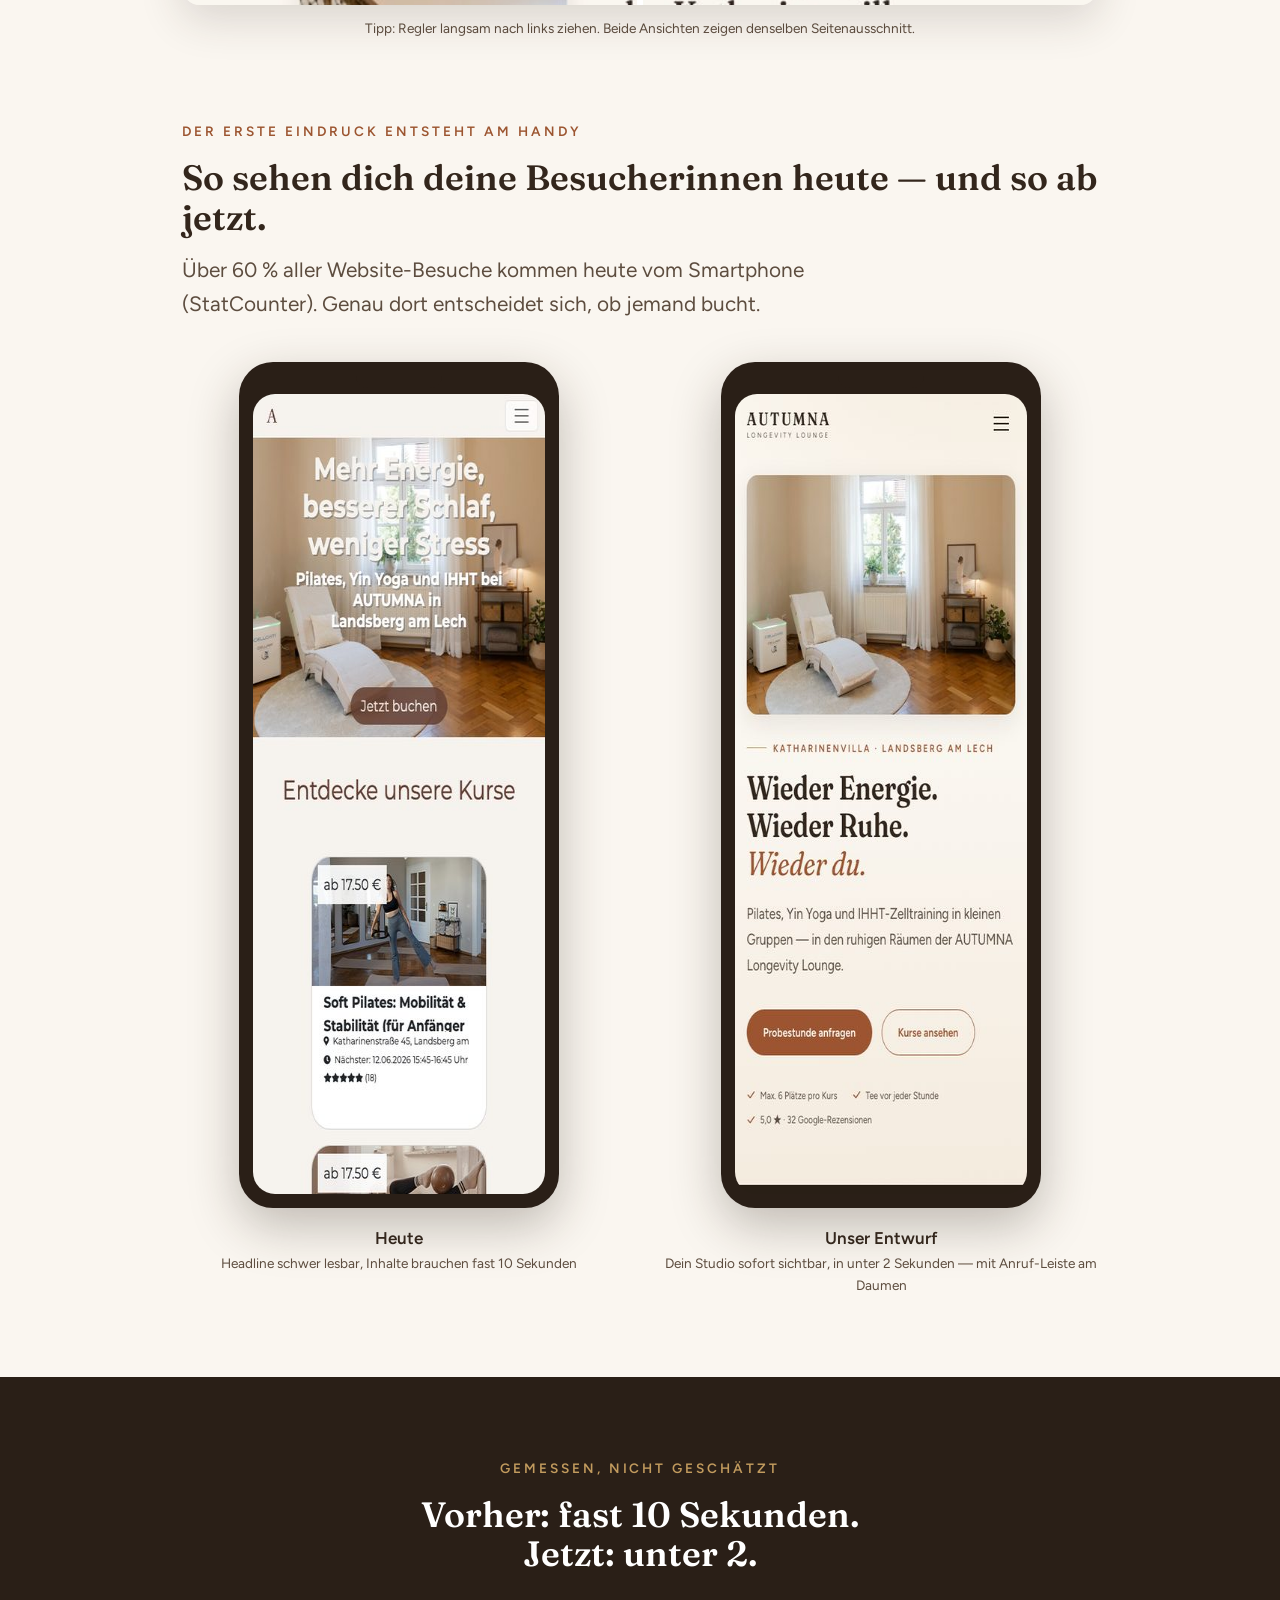
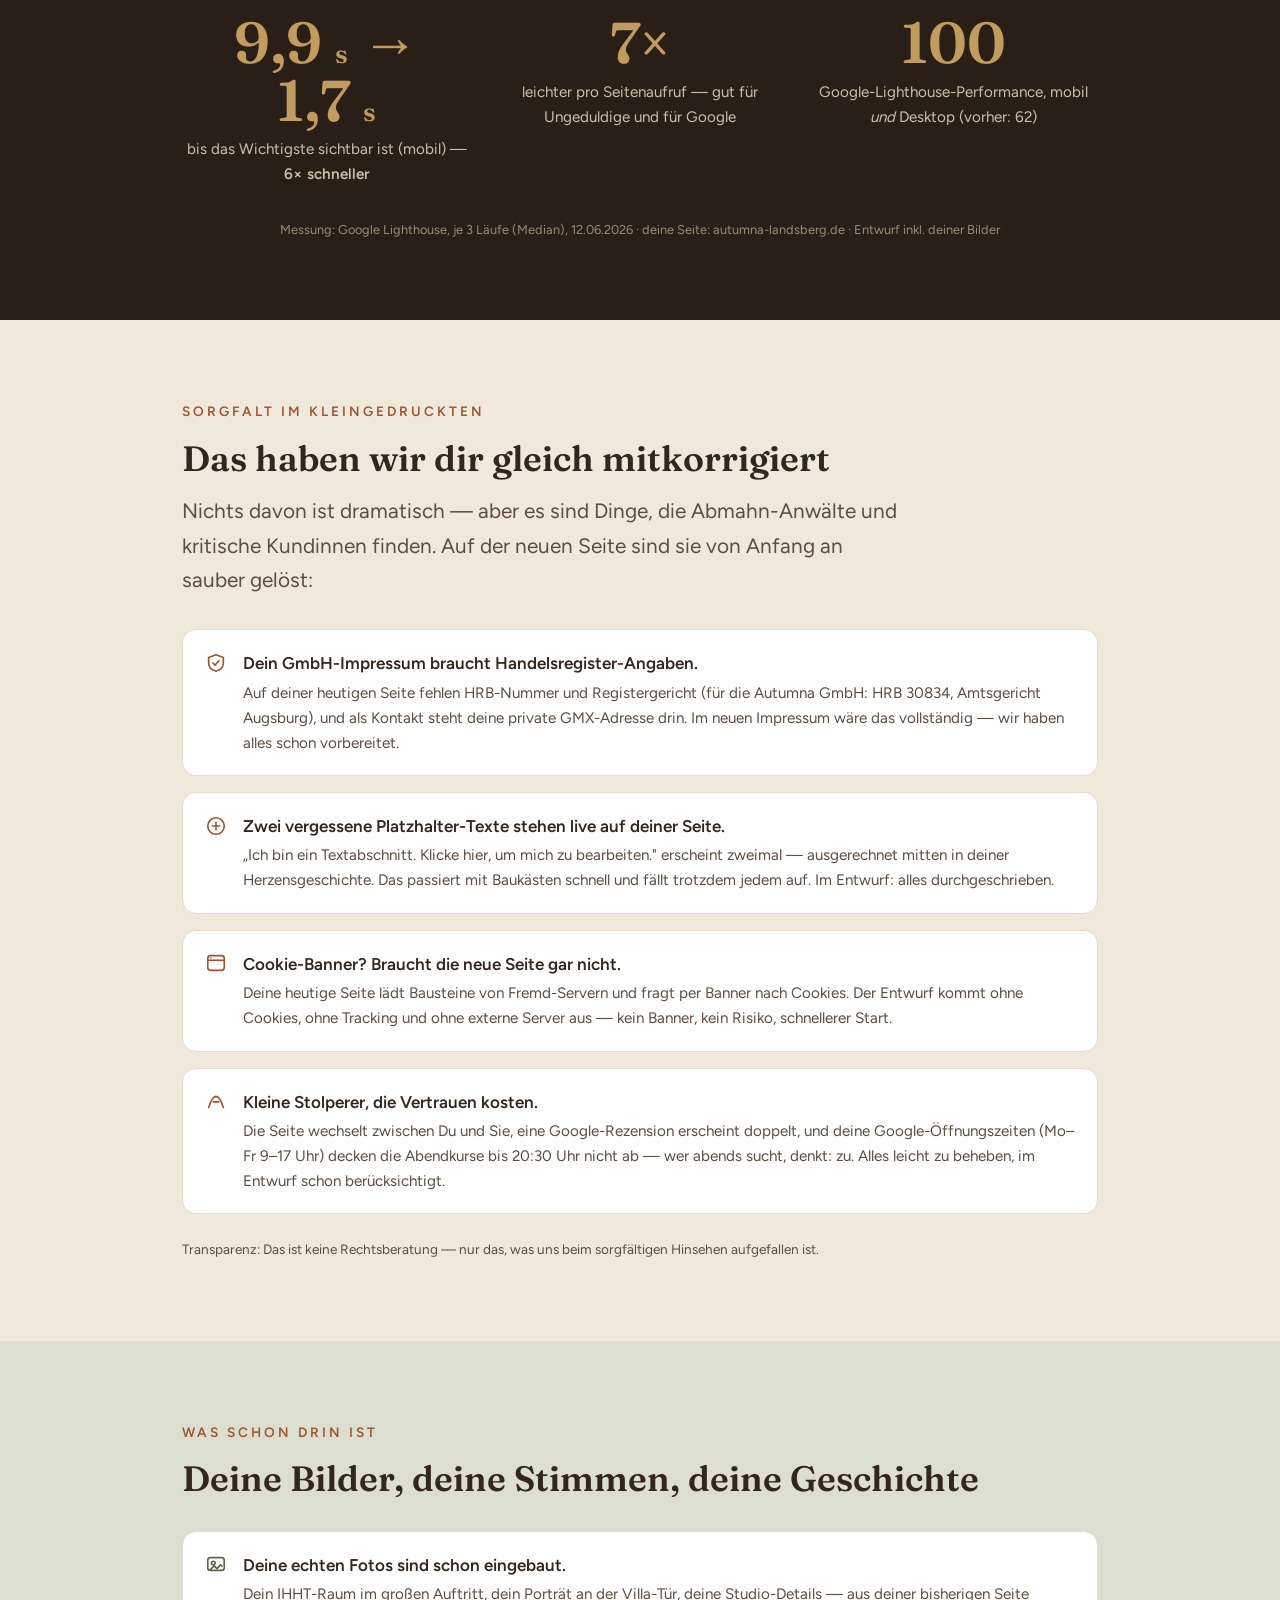
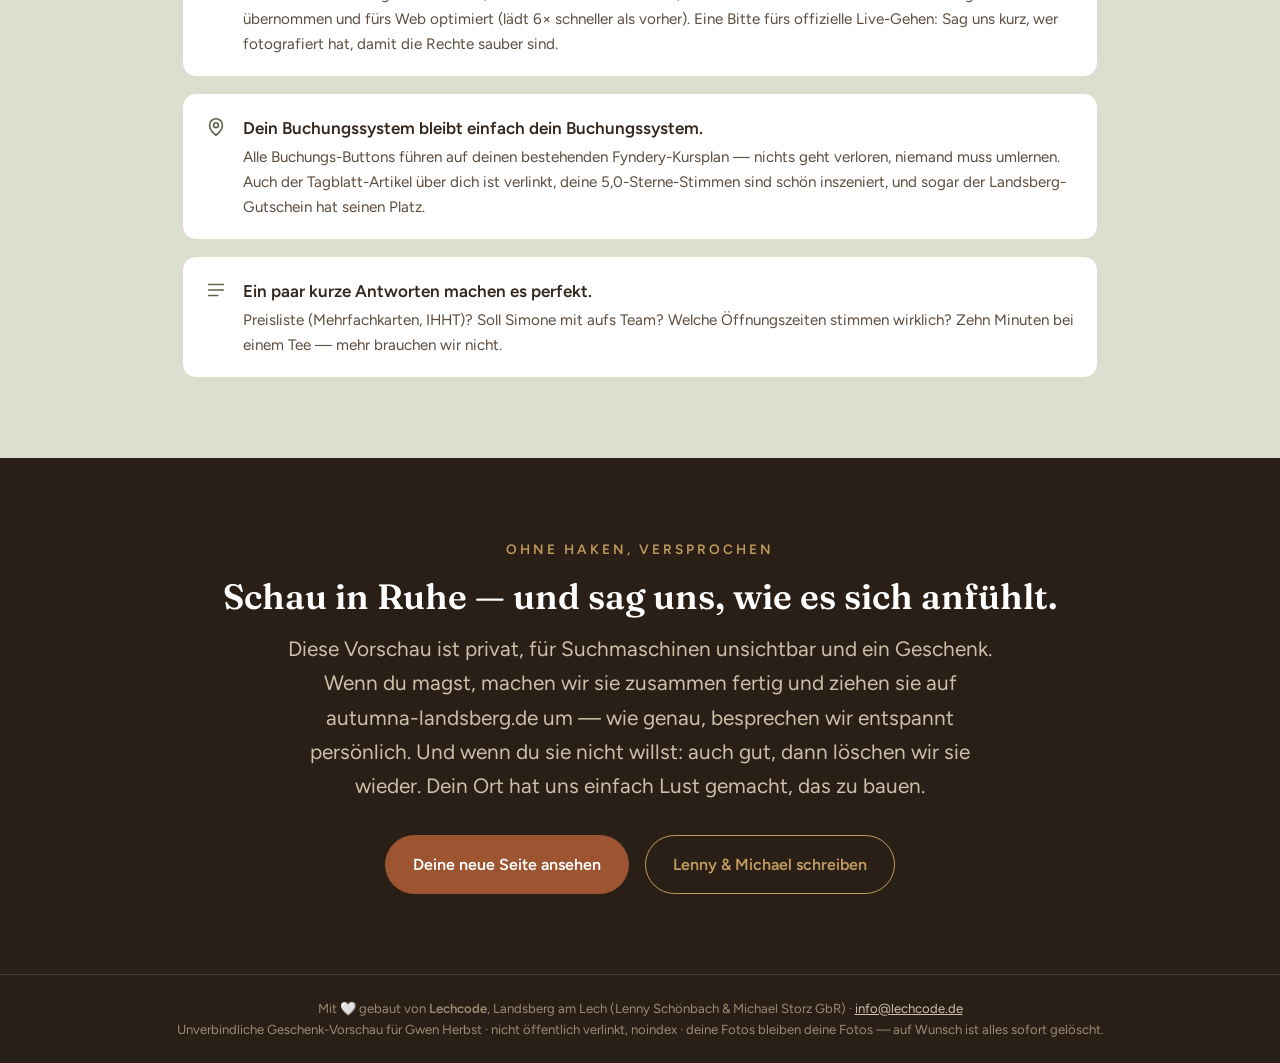
==== commit 872708b8: "Persönliche Geschenk-Version für Gwen: echte Studio-Fotos integriert (v1.7), vorschau.html auf Du, O" ====
--- a/vorschau.html
+++ b/vorschau.html
@@ -1,12 +1,17 @@
 <!DOCTYPE html>
-<!-- AUTUMNA — Enthüllungsseite (QR-/Link-Ziel) · DEMO KALT · Lechcode 12.06.2026 -->
+<!-- AUTUMNA — Enthüllungsseite für Gwen (persönliches Geschenk, Du-Form, ohne Preisblock) · Lechcode 12.06.2026 · Master-Prompt v1.7 -->
 <html lang="de">
 <head>
   <meta charset="UTF-8" />
   <meta name="viewport" content="width=device-width, initial-scale=1.0" />
   <meta name="robots" content="noindex, nofollow" />
-  <title>Eine Überraschung für AUTUMNA | Lechcode</title>
-  <meta name="description" content="Wir haben der AUTUMNA Longevity Lounge eine neue Website gebaut — unverbindlich, als Geschenk-Vorschau." />
+  <title>Für Gwen — eine kleine Überraschung | Lechcode</title>
+  <meta name="description" content="Wir haben der AUTUMNA Longevity Lounge eine neue Website gebaut — als Geschenk-Vorschau für Gwen." />
+  <meta property="og:title" content="Für Gwen 🤍 — wir haben dir etwas gebaut" />
+  <meta property="og:description" content="Deine AUTUMNA-Website, neu gedacht: schneller, schöner, mit deinen Bildern. Schau rein — unverbindlich, von Lenny & Michael." />
+  <meta property="og:type" content="website" />
+  <meta property="og:locale" content="de_DE" />
+  <meta property="og:image" content="https://lechcode.github.io/autumna-vorschau/assets/og-vorschau.jpg" />
   <link rel="icon" href="data:image/svg+xml,%3Csvg xmlns='http://www.w3.org/2000/svg' viewBox='0 0 64 64'%3E%3Crect width='64' height='64' rx='14' fill='%232a1f17'/%3E%3Cpath d='M18 50 V30 a14 14 0 0 1 28 0 V50' fill='none' stroke='%23e9ddcb' stroke-width='3'/%3E%3Cpath d='M32 19 V50 M20 36 h24' stroke='%23c29b5e' stroke-width='1.6' opacity='.85'/%3E%3C/svg%3E" />
   <link rel="stylesheet" href="assets/fonts.css">
   <style>
@@ -31,9 +36,7 @@
     .btn.zart:hover{background:var(--kupfer);color:#fff}
     .hallo{padding-top:clamp(4rem,9vw,6.5rem);text-align:center}
     .hallo .lead{margin:1.4rem auto 0}
-    .karte{background:#fff;border-radius:var(--radius);padding:clamp(1.5rem,4vw,2.5rem);box-shadow:0 10px 34px rgba(51,38,28,.10)}
-
-    /* Vorher/Nachher-Slider */
+
     .slider{position:relative;border-radius:var(--radius);overflow:hidden;box-shadow:0 14px 44px rgba(51,38,28,.16);touch-action:none;cursor:ew-resize}
     .slider img{width:100%;height:auto;user-select:none;-webkit-user-drag:none}
     .slider .oben{position:absolute;inset:0;overflow:hidden;width:50%;border-right:3px solid #fff}
@@ -46,7 +49,6 @@
     .slider-label.links{left:14px}.slider-label.rechts{right:14px}
     .hinweis-mini{font-size:.85rem;color:var(--ink-soft);margin-top:.8rem;text-align:center}
 
-    /* Handy-Reframe */
     .phones{display:grid;grid-template-columns:1fr 1fr;gap:clamp(1.5rem,4vw,3rem);margin-top:2.5rem;align-items:start}
     .phone{background:var(--espresso);border-radius:34px;padding:14px;box-shadow:0 18px 50px rgba(42,31,23,.28);max-width:320px;margin-inline:auto}
     .phone .kerbe{width:86px;height:14px;background:var(--espresso);border-radius:0 0 12px 12px;margin:-2px auto 6px;position:relative;z-index:2}
@@ -55,7 +57,6 @@
     .phone-sub{text-align:center;font-size:.85rem;color:var(--ink-soft)}
     @media (max-width:680px){.phones{grid-template-columns:1fr}}
 
-    /* Tacho */
     .tacho{background:var(--espresso);color:#EFE6D8;text-align:center}
     .tacho h2{color:#fff}
     .tacho-grid{display:grid;grid-template-columns:repeat(3,1fr);gap:1.5rem;margin-top:2.5rem}
@@ -70,26 +71,12 @@
     .punkt svg{flex:none;width:22px;height:22px;margin-top:.15rem}
     .punkt strong{display:block;margin-bottom:.2rem}
     .punkt p{font-size:.95rem;color:var(--ink-soft)}
-
     .recht{background:var(--sand)}
     .heisst{background:var(--salbei-flaeche)}
-
-    .pakete{display:grid;grid-template-columns:repeat(3,1fr);gap:1.5rem;margin-top:2.5rem}
-    .paket{background:#fff;border-radius:var(--radius);padding:2rem 1.6rem;border:1px solid var(--sand-tief);display:flex;flex-direction:column;gap:.6rem}
-    .paket.mitte{border:2px solid var(--kupfer);position:relative}
-    .paket.mitte::before{content:"Für AUTUMNA empfohlen";position:absolute;top:-13px;left:50%;transform:translateX(-50%);
-      background:var(--kupfer);color:#fff;font-size:.72rem;font-weight:700;letter-spacing:.06em;padding:.3rem .9rem;border-radius:999px;white-space:nowrap}
-    .paket h3{font-family:var(--serif);font-size:1.25rem}
-    .paket .preis{font-family:var(--serif);font-weight:600;font-size:2rem;color:var(--kupfer)}
-    .paket .preis small{font-size:.5em;color:var(--ink-soft);font-family:var(--sans);font-weight:400}
-    .paket ul{list-style:none;display:grid;gap:.45rem;font-size:.92rem;color:var(--ink-soft);margin-top:.4rem}
-    .paket ul li::before{content:"✓ ";color:var(--salbei);font-weight:700}
-    @media (max-width:760px){.pakete{grid-template-columns:1fr}}
 
     .schluss{background:var(--espresso);color:#EFE6D8;text-align:center}
     .schluss h2{color:#fff}
     .schluss .lead{color:#CDBFA9;margin:1rem auto 2rem}
-    .schluss a.mail{color:var(--gold)}
     .klein-fuss{background:var(--espresso);border-top:1px solid rgba(205,191,169,.18);color:#9C8B72;font-size:.82rem;text-align:center;padding:1.4rem 1rem}
     .klein-fuss a{color:#CDBFA9}
   </style>
@@ -98,11 +85,11 @@
 
 <section class="hallo">
   <div class="wrap">
-    <p class="eyebrow">Eine kleine Überraschung aus Landsberg</p>
-    <h1>Hallo Frau Herbst —<br>wir haben Ihnen etwas mitgebracht.</h1>
-    <p class="lead">Wir sind Lenny &amp; Michael von Lechcode, einem kleinen Web-Studio hier in Landsberg. Die AUTUMNA Longevity Lounge ist einer der schönsten neuen Orte der Stadt — und wir fanden: Ihre Website sollte genauso viel Ruhe und Klasse ausstrahlen wie Ihre Katharinenvilla. Also haben wir das einfach mal gebaut. Unverbindlich, als Geschenk-Vorschau.</p>
+    <p class="eyebrow">Eine kleine Überraschung</p>
+    <h1>Hallo Gwen —<br>wir haben dir etwas gebaut. 🤍</h1>
+    <p class="lead">Lenny &amp; Michael hier, von Lechcode in Landsberg. Du hast mit AUTUMNA einen der schönsten Orte der Stadt geschaffen — und wir fanden, deine Website sollte genau dieselbe Ruhe und Klasse ausstrahlen wie deine Katharinenvilla. Also haben wir das einfach mal gemacht. Als Geschenk, komplett unverbindlich. Mit deinen echten Bildern, deinen Kursen, deiner Geschichte.</p>
     <div style="margin-top:2.2rem;display:flex;gap:1rem;justify-content:center;flex-wrap:wrap">
-      <a class="btn" href="index.html">Ihre neue Seite ansehen</a>
+      <a class="btn" href="index.html">Deine neue Seite ansehen</a>
       <a class="btn zart" href="#vergleich">Erst den Vergleich sehen</a>
     </div>
   </div>
@@ -111,8 +98,8 @@
 <section id="vergleich">
   <div class="wrap">
     <p class="eyebrow">Vorher / Nachher</p>
-    <h2>Ziehen Sie den Regler — sehen Sie selbst.</h2>
-    <p class="lead" style="margin-top:1rem;margin-bottom:2.5rem">Links Ihre heutige Seite, rechts unser Entwurf — gleicher Inhalt, neue Bühne.</p>
+    <h2>Zieh den Regler — sieh selbst.</h2>
+    <p class="lead" style="margin-top:1rem;margin-bottom:2.5rem">Links deine heutige Seite, rechts unser Entwurf — deine Inhalte, neue Bühne.</p>
     <div class="slider" id="slider">
       <img src="assets/vergleich/neu-desktop.jpg" alt="Neuer Website-Entwurf für AUTUMNA (Desktop-Ansicht)" width="760" height="1900">
       <div class="oben" id="slider-oben">
@@ -129,7 +116,7 @@
 <section style="padding-top:0">
   <div class="wrap">
     <p class="eyebrow">Der erste Eindruck entsteht am Handy</p>
-    <h2>So sehen Ihre Besucherinnen Sie heute — und so ab nächster Woche.</h2>
+    <h2>So sehen dich deine Besucherinnen heute — und so ab jetzt.</h2>
     <p class="lead" style="margin-top:1rem">Über 60&nbsp;% aller Website-Besuche kommen heute vom Smartphone (StatCounter). Genau dort entscheidet sich, ob jemand bucht.</p>
     <div class="phones">
       <div>
@@ -144,7 +131,7 @@
           <img src="assets/vergleich/neu-mobil.jpg" alt="Neuer AUTUMNA-Entwurf auf dem Smartphone" width="390" height="800">
         </div></div>
         <p class="phone-titel">Unser Entwurf</p>
-        <p class="phone-sub">Klare Botschaft, in unter 2 Sekunden da — mit Anruf-Leiste am Daumen</p>
+        <p class="phone-sub">Dein Studio sofort sichtbar, in unter 2 Sekunden — mit Anruf-Leiste am Daumen</p>
       </div>
     </div>
   </div>
@@ -160,43 +147,43 @@
         <p>bis das Wichtigste sichtbar ist (mobil) — <strong>6× schneller</strong></p>
       </div>
       <div>
-        <div class="tacho-zahl">17×</div>
-        <p>leichter: 2.184&nbsp;KB → 129&nbsp;KB pro Seitenaufruf</p>
+        <div class="tacho-zahl">7×</div>
+        <p>leichter pro Seitenaufruf — gut für Ungeduldige und für Google</p>
       </div>
       <div>
         <div class="tacho-zahl">100</div>
         <p>Google-Lighthouse-Performance, mobil <em>und</em> Desktop (vorher: 62)</p>
       </div>
     </div>
-    <p class="quelle">Messung: Google Lighthouse, je 3 Läufe (Median), 12.06.2026 · Ihre Seite: autumna-landsberg.de · Entwurf: lokaler Stand vor Veröffentlichung</p>
+    <p class="quelle">Messung: Google Lighthouse, je 3 Läufe (Median), 12.06.2026 · deine Seite: autumna-landsberg.de · Entwurf inkl. deiner Bilder</p>
   </div>
 </section>
 
 <section class="recht">
   <div class="wrap">
     <p class="eyebrow">Sorgfalt im Kleingedruckten</p>
-    <h2>Das haben wir gleich mitkorrigiert</h2>
+    <h2>Das haben wir dir gleich mitkorrigiert</h2>
     <p class="lead" style="margin-top:1rem">Nichts davon ist dramatisch — aber es sind Dinge, die Abmahn-Anwälte und kritische Kundinnen finden. Auf der neuen Seite sind sie von Anfang an sauber gelöst:</p>
     <div class="liste">
       <div class="punkt">
         <svg viewBox="0 0 24 24" fill="none" aria-hidden="true"><path d="M12 3 4 6v6c0 4.5 3.2 7.6 8 9 4.8-1.4 8-4.5 8-9V6l-8-3Z" stroke="#9C5530" stroke-width="1.8" stroke-linejoin="round"/><path d="m8.7 12 2.2 2.2 4.4-4.6" stroke="#9C5530" stroke-width="1.8" stroke-linecap="round"/></svg>
-        <div><strong>Impressum einer GmbH braucht Handelsregister-Angaben.</strong>
-        <p>Auf Ihrer heutigen Seite fehlen HRB-Nummer und Registergericht (für die Autumna GmbH: HRB 30834, Amtsgericht Augsburg), und als Kontakt steht eine private GMX-Adresse drin. Im neuen Impressum wäre das vollständig und professionell — fertig vorbereitet.</p></div>
+        <div><strong>Dein GmbH-Impressum braucht Handelsregister-Angaben.</strong>
+        <p>Auf deiner heutigen Seite fehlen HRB-Nummer und Registergericht (für die Autumna GmbH: HRB 30834, Amtsgericht Augsburg), und als Kontakt steht deine private GMX-Adresse drin. Im neuen Impressum wäre das vollständig — wir haben alles schon vorbereitet.</p></div>
       </div>
       <div class="punkt">
         <svg viewBox="0 0 24 24" fill="none" aria-hidden="true"><circle cx="12" cy="12" r="9" stroke="#9C5530" stroke-width="1.8"/><path d="M8 12h8M12 8v8" stroke="#9C5530" stroke-width="1.8" stroke-linecap="round"/></svg>
-        <div><strong>Zwei vergessene Platzhalter-Texte stehen live auf Ihrer Seite.</strong>
-        <p>„Ich bin ein Textabschnitt. Klicke hier, um mich zu bearbeiten." erscheint zweimal — mitten in Ihrer Herzensgeschichte. Das passiert mit Baukästen schnell und fällt trotzdem jedem auf. Im Entwurf: durchgeschriebene Texte, von Anfang bis Ende.</p></div>
+        <div><strong>Zwei vergessene Platzhalter-Texte stehen live auf deiner Seite.</strong>
+        <p>„Ich bin ein Textabschnitt. Klicke hier, um mich zu bearbeiten." erscheint zweimal — ausgerechnet mitten in deiner Herzensgeschichte. Das passiert mit Baukästen schnell und fällt trotzdem jedem auf. Im Entwurf: alles durchgeschrieben.</p></div>
       </div>
       <div class="punkt">
         <svg viewBox="0 0 24 24" fill="none" aria-hidden="true"><rect x="3" y="4" width="18" height="16" rx="3" stroke="#9C5530" stroke-width="1.8"/><path d="M3 9h18" stroke="#9C5530" stroke-width="1.8"/><circle cx="6.5" cy="6.5" r=".9" fill="#9C5530"/></svg>
         <div><strong>Cookie-Banner? Braucht die neue Seite gar nicht.</strong>
-        <p>Ihre heutige Seite lädt Bausteine von Fremd-Servern und fragt per Banner nach Cookies. Der Entwurf kommt komplett ohne Cookies, ohne Tracking und ohne externe Server aus — kein Banner, kein Risiko, schnellerer Start.</p></div>
+        <p>Deine heutige Seite lädt Bausteine von Fremd-Servern und fragt per Banner nach Cookies. Der Entwurf kommt ohne Cookies, ohne Tracking und ohne externe Server aus — kein Banner, kein Risiko, schnellerer Start.</p></div>
       </div>
       <div class="punkt">
         <svg viewBox="0 0 24 24" fill="none" aria-hidden="true"><path d="M4 19c2.5-8 5.5-12 8-12s5.5 4 8 12" stroke="#9C5530" stroke-width="1.8" stroke-linecap="round"/><path d="M9 13h6" stroke="#9C5530" stroke-width="1.8" stroke-linecap="round"/></svg>
         <div><strong>Kleine Stolperer, die Vertrauen kosten.</strong>
-        <p>Die Seite wechselt zwischen Du und Sie, eine Google-Rezension erscheint doppelt, und Ihre Google-Öffnungszeiten (Mo–Fr 9–17 Uhr) decken die Abendkurse bis 20:30 Uhr nicht ab. Alles leicht zu beheben — im Entwurf bereits berücksichtigt.</p></div>
+        <p>Die Seite wechselt zwischen Du und Sie, eine Google-Rezension erscheint doppelt, und deine Google-Öffnungszeiten (Mo–Fr 9–17 Uhr) decken die Abendkurse bis 20:30 Uhr nicht ab — wer abends sucht, denkt: zu. Alles leicht zu beheben, im Entwurf schon berücksichtigt.</p></div>
       </div>
     </div>
     <p style="font-size:.85rem;color:var(--ink-soft);margin-top:1.5rem">Transparenz: Das ist keine Rechtsberatung — nur das, was uns beim sorgfältigen Hinsehen aufgefallen ist.</p>
@@ -205,90 +192,23 @@
 
 <section class="heisst">
   <div class="wrap">
-    <p class="eyebrow">Was das für Sie heißt</p>
-    <h2>Mehr Zeit für Ihre Gäste, weniger Technik-Kram</h2>
+    <p class="eyebrow">Was schon drin ist</p>
+    <h2>Deine Bilder, deine Stimmen, deine Geschichte</h2>
     <div class="liste">
       <div class="punkt">
-        <svg viewBox="0 0 24 24" fill="none" aria-hidden="true"><circle cx="12" cy="12" r="9" stroke="#5F6549" stroke-width="1.8"/><path d="M12 7v5l3.5 3.5" stroke="#5F6549" stroke-width="1.8" stroke-linecap="round"/></svg>
-        <div><strong>Eine klassische Agentur rechnet vierstellig und in Wochen.</strong>
-        <p>Wir bauen in Tagen — und Sie haben den Kopf frei für das, was nur Sie können: Ihre Lounge.</p></div>
+        <svg viewBox="0 0 24 24" fill="none" aria-hidden="true"><rect x="3" y="5" width="18" height="14" rx="3" stroke="#5F6549" stroke-width="1.8"/><circle cx="9" cy="11" r="2" stroke="#5F6549" stroke-width="1.8"/><path d="m5 19 5-5 3 3 4-4 2 2" stroke="#5F6549" stroke-width="1.8" stroke-linejoin="round"/></svg>
+        <div><strong>Deine echten Fotos sind schon eingebaut.</strong>
+        <p>Dein IHHT-Raum im großen Auftritt, dein Porträt an der Villa-Tür, deine Studio-Details — aus deiner bisherigen Seite übernommen und fürs Web optimiert (lädt 6× schneller als vorher). Eine Bitte fürs offizielle Live-Gehen: Sag uns kurz, wer fotografiert hat, damit die Rechte sauber sind.</p></div>
       </div>
       <div class="punkt">
         <svg viewBox="0 0 24 24" fill="none" aria-hidden="true"><path d="M12 21s-7-5.6-7-11a7 7 0 0 1 14 0c0 5.4-7 11-7 11Z" stroke="#5F6549" stroke-width="1.8"/><circle cx="12" cy="10" r="2.6" stroke="#5F6549" stroke-width="1.8"/></svg>
-        <div><strong>Ihr Buchungssystem bleibt einfach Ihr Buchungssystem.</strong>
-        <p>Der Entwurf verlinkt nahtlos auf Ihren bestehenden Fyndery-Kursplan — niemand muss umlernen, nichts geht verloren.</p></div>
-      </div>
-      <div class="punkt">
-        <svg viewBox="0 0 24 24" fill="none" aria-hidden="true"><path d="M4 17 10 11l4 4 6-7" stroke="#5F6549" stroke-width="1.8" stroke-linecap="round" stroke-linejoin="round"/><path d="M14 8h6v6" stroke="#5F6549" stroke-width="1.8" stroke-linecap="round" stroke-linejoin="round"/></svg>
-        <div><strong>Jede Woche mit einer langsamen Seite kostet leise Anfragen.</strong>
-        <p>Gerade jetzt, wo in Landsberg große Fitness-Projekte entstehen, lohnt sich ein Auftritt, der Ihre Klasse zeigt — deshalb bauen wir in Tagen, nicht in Monaten.</p></div>
-      </div>
-    </div>
-  </div>
-</section>
-
-<section>
-  <div class="wrap">
-    <p class="eyebrow">Damit es perfekt wird</p>
-    <h2>Was wir noch von Ihnen bräuchten</h2>
-    <p class="lead" style="margin-top:1rem">Der Entwurf nutzt aus Respekt vor Urheberrechten bewusst noch keine Fotos Ihrer bisherigen Seite — stattdessen eigene Illustrationen. Die gute Nachricht:</p>
-    <div class="liste">
-      <div class="punkt">
-        <svg viewBox="0 0 24 24" fill="none" aria-hidden="true"><rect x="3" y="5" width="18" height="14" rx="3" stroke="#9C5530" stroke-width="1.8"/><circle cx="9" cy="11" r="2" stroke="#9C5530" stroke-width="1.8"/><path d="m5 19 5-5 3 3 4-4 2 2" stroke="#9C5530" stroke-width="1.8" stroke-linejoin="round"/></svg>
-        <div><strong>Ihre 20 Website-Fotos liegen bei uns schon bereit.</strong>
-        <p>Alle Bild-Plätze im Entwurf haben exakt die Formate Ihrer vorhandenen Fotos — sagen Sie „Ja", bestätigen Sie kurz die Bildrechte (wer hat fotografiert?), und Ihre echten Villa-Bilder sind innerhalb eines Tages drin.</p></div>
-      </div>
-      <div class="punkt">
-        <svg viewBox="0 0 24 24" fill="none" aria-hidden="true"><path d="M4 6h16M4 12h16M4 18h10" stroke="#9C5530" stroke-width="1.8" stroke-linecap="round"/></svg>
-        <div><strong>Ein paar kurze Antworten.</strong>
-        <p>Preisliste (Mehrfachkarten, IHHT-Pakete)? Soll Trainerin Simone aufs Team? Welche Öffnungszeiten-Logik stimmt? Gibt es das IHHT-Gerät betreffende Angaben, die wir nennen dürfen? — Zehn Minuten am Telefon reichen.</p></div>
-      </div>
-      <div class="punkt">
-        <svg viewBox="0 0 24 24" fill="none" aria-hidden="true"><path d="M12 3 4 6v6c0 4.5 3.2 7.6 8 9 4.8-1.4 8-4.5 8-9V6l-8-3Z" stroke="#9C5530" stroke-width="1.8" stroke-linejoin="round"/></svg>
-        <div><strong>Impressums-Daten bestätigen.</strong>
-        <p>HRB 30834 / Amtsgericht Augsburg und Ihre Wunsch-Kontaktadresse — dann erstellen wir Impressum &amp; Datenschutzerklärung vollständig und die Seite kann live gehen.</p></div>
-      </div>
-    </div>
-  </div>
-</section>
-
-<section class="recht" id="pakete">
-  <div class="wrap">
-    <p class="eyebrow">Ehrliche Zahlen</p>
-    <h2>Wenn es Ihnen gefällt — so geht es weiter</h2>
-    <p class="lead" style="margin-top:1rem">Kein Abo-Zwang, keine versteckten Kosten, monatlich kündbare Pflege. Und wenn nicht: Auch gut — dann löschen wir die Vorschau wieder, versprochen.</p>
-    <div class="pakete">
-      <div class="paket">
-        <h3>Starter</h3>
-        <div class="preis">690&nbsp;€ <small>einmalig</small></div>
-        <ul>
-          <li>Diese Seite, fertig poliert</li>
-          <li>Ihre Fotos &amp; Inhalte eingepflegt</li>
-          <li>Impressum &amp; Datenschutz komplett</li>
-          <li>Umzug auf Ihre Domain inklusive</li>
-          <li>Pflege optional: 19&nbsp;€/Monat</li>
-        </ul>
-      </div>
-      <div class="paket mitte">
-        <h3>Praxis</h3>
-        <div class="preis">1.200&nbsp;€ <small>einmalig</small></div>
-        <ul>
-          <li>Alles aus Starter</li>
-          <li>Unterseiten je Angebot (Pilates, Yin Yoga, IHHT) — besser bei Google Landsberg gefunden werden</li>
-          <li>Team-Seite (z.&nbsp;B. mit Simone)</li>
-          <li>Gutschein- &amp; Newsletter-Strecke verfeinert</li>
-          <li>Pflege: 29&nbsp;€/Monat</li>
-        </ul>
-      </div>
-      <div class="paket">
-        <h3>Premium</h3>
-        <div class="preis">ab 1.900&nbsp;€ <small>einmalig</small></div>
-        <ul>
-          <li>Alles aus Praxis</li>
-          <li>Foto-Beratung / neuer Foto-Tag koordiniert</li>
-          <li>Texte gemeinsam verfeinert</li>
-          <li>Laufende Betreuung: 39&nbsp;€/Monat</li>
-        </ul>
+        <div><strong>Dein Buchungssystem bleibt einfach dein Buchungssystem.</strong>
+        <p>Alle Buchungs-Buttons führen auf deinen bestehenden Fyndery-Kursplan — nichts geht verloren, niemand muss umlernen. Auch der Tagblatt-Artikel über dich ist verlinkt, deine 5,0-Sterne-Stimmen sind schön inszeniert, und sogar der Landsberg-Gutschein hat seinen Platz.</p></div>
+      </div>
+      <div class="punkt">
+        <svg viewBox="0 0 24 24" fill="none" aria-hidden="true"><path d="M4 6h16M4 12h16M4 18h10" stroke="#5F6549" stroke-width="1.8" stroke-linecap="round"/></svg>
+        <div><strong>Ein paar kurze Antworten machen es perfekt.</strong>
+        <p>Preisliste (Mehrfachkarten, IHHT)? Soll Simone mit aufs Team? Welche Öffnungszeiten stimmen wirklich? Zehn Minuten bei einem Tee — mehr brauchen wir nicht.</p></div>
       </div>
     </div>
   </div>
@@ -296,19 +216,19 @@
 
 <section class="schluss">
   <div class="wrap">
-    <p class="eyebrow" style="color:var(--gold)">Kein Druck — ehrlich nicht</p>
-    <h2>Schauen Sie in Ruhe. Dann reden wir gern.</h2>
-    <p class="lead">Diese Vorschau ist privat, für Suchmaschinen unsichtbar und völlig unverbindlich. Wenn sie Ihnen gefällt: ein Anruf oder eine Mail genügt. Wenn nicht, löschen wir sie — und Sie haben immerhin eine ehrliche Bestandsaufnahme Ihrer jetzigen Seite gewonnen.</p>
+    <p class="eyebrow" style="color:var(--gold)">Ohne Haken, versprochen</p>
+    <h2>Schau in Ruhe — und sag uns, wie es sich anfühlt.</h2>
+    <p class="lead">Diese Vorschau ist privat, für Suchmaschinen unsichtbar und ein Geschenk. Wenn du magst, machen wir sie zusammen fertig und ziehen sie auf autumna-landsberg.de um — wie genau, besprechen wir entspannt persönlich. Und wenn du sie nicht willst: auch gut, dann löschen wir sie wieder. Dein Ort hat uns einfach Lust gemacht, das zu bauen.</p>
     <div style="display:flex;gap:1rem;justify-content:center;flex-wrap:wrap">
-      <a class="btn" href="index.html">Die neue Seite ansehen</a>
-      <a class="btn zart" style="border-color:var(--gold);color:var(--gold)" href="mailto:info@lechcode.de?subject=AUTUMNA%20Website-Vorschau">info@lechcode.de schreiben</a>
+      <a class="btn" href="index.html">Deine neue Seite ansehen</a>
+      <a class="btn zart" style="border-color:var(--gold);color:var(--gold)" href="mailto:info@lechcode.de?subject=AUTUMNA%20Vorschau%20—%20lass%20uns%20reden">Lenny &amp; Michael schreiben</a>
     </div>
   </div>
 </section>
 
 <div class="klein-fuss">
-  Unverbindliche Design-Vorschau · erstellt von <strong>Lechcode</strong>, Landsberg am Lech (Schönbach &amp; Storz GbR) · <a href="mailto:info@lechcode.de">info@lechcode.de</a><br>
-  Kein Auftrag der Autumna GmbH · Inhalte basieren auf öffentlich zugänglichen Informationen · diese Vorschau ist nicht öffentlich verlinkt und wird auf Wunsch sofort gelöscht.
+  Mit 🤍 gebaut von <strong>Lechcode</strong>, Landsberg am Lech (Lenny Schönbach &amp; Michael Storz GbR) · <a href="mailto:info@lechcode.de">info@lechcode.de</a><br>
+  Unverbindliche Geschenk-Vorschau für Gwen Herbst · nicht öffentlich verlinkt, noindex · deine Fotos bleiben deine Fotos — auf Wunsch ist alles sofort gelöscht.
 </div>
 
 <script>
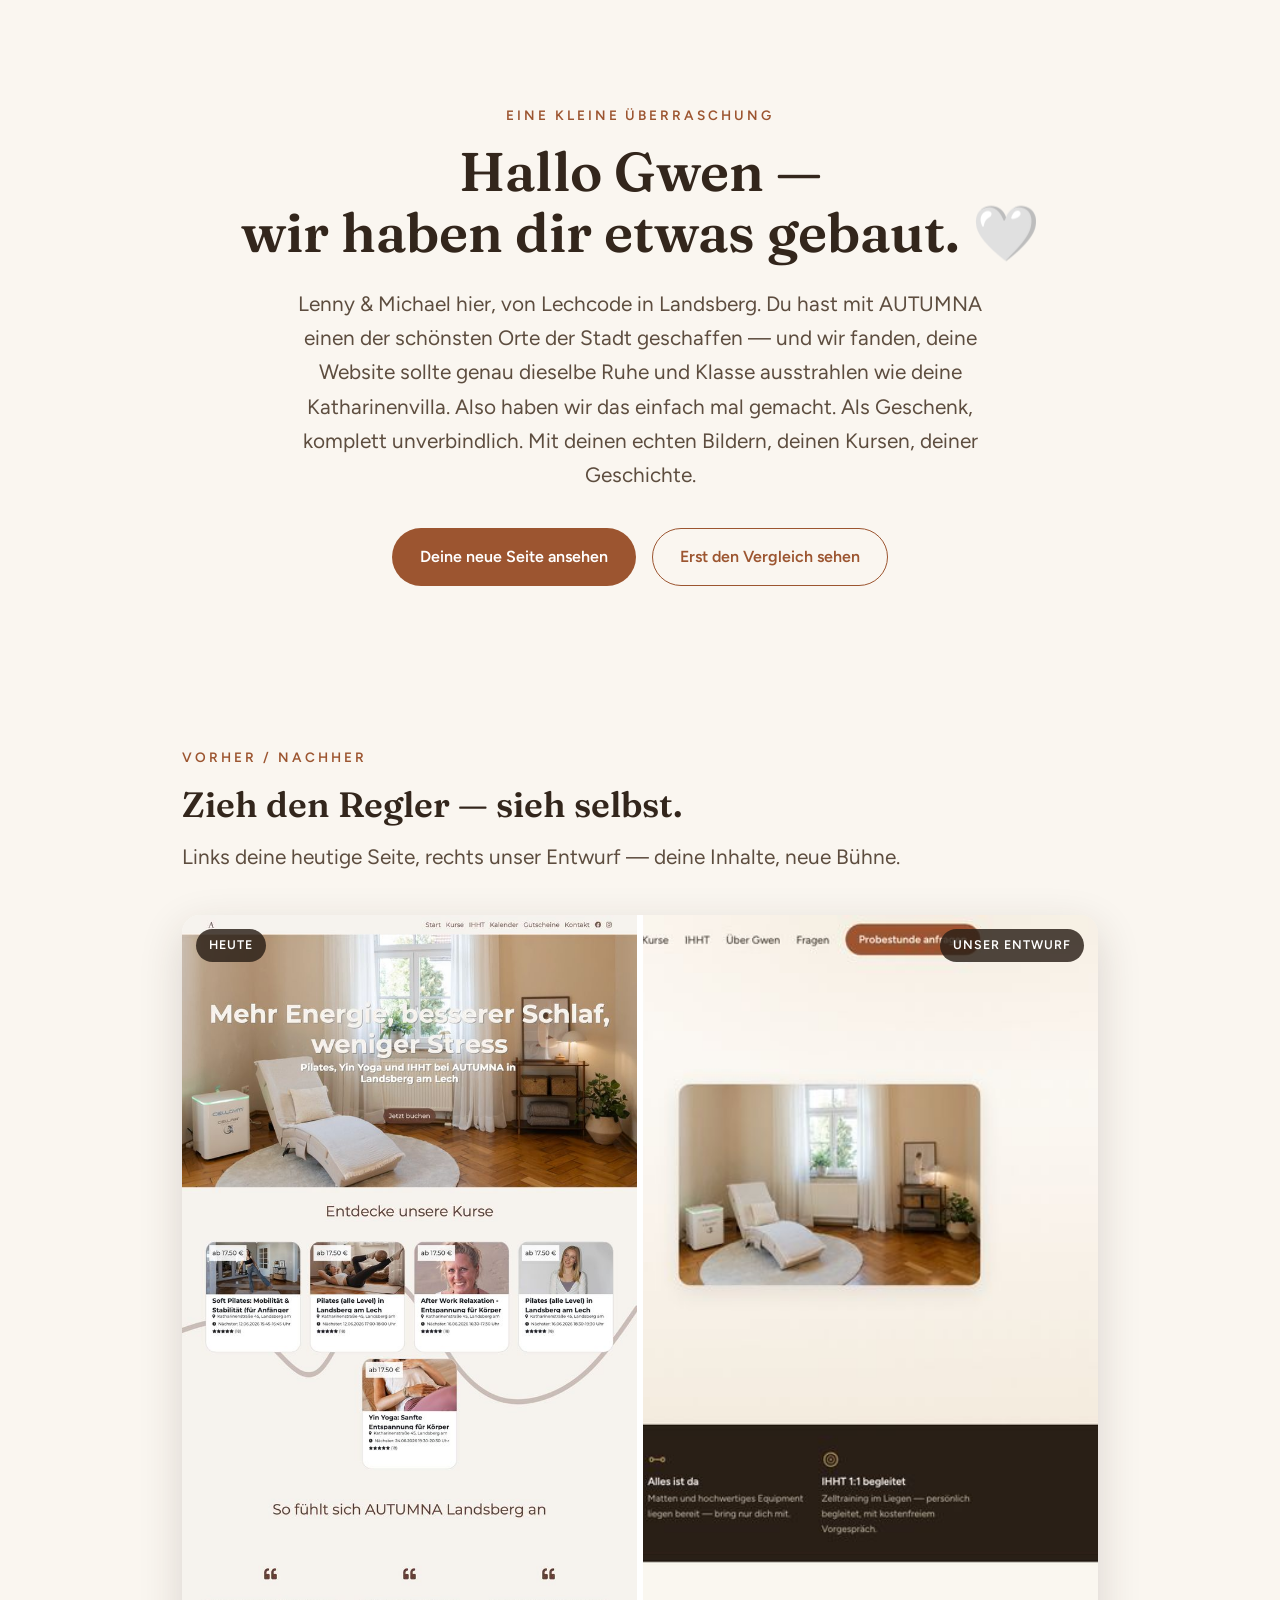
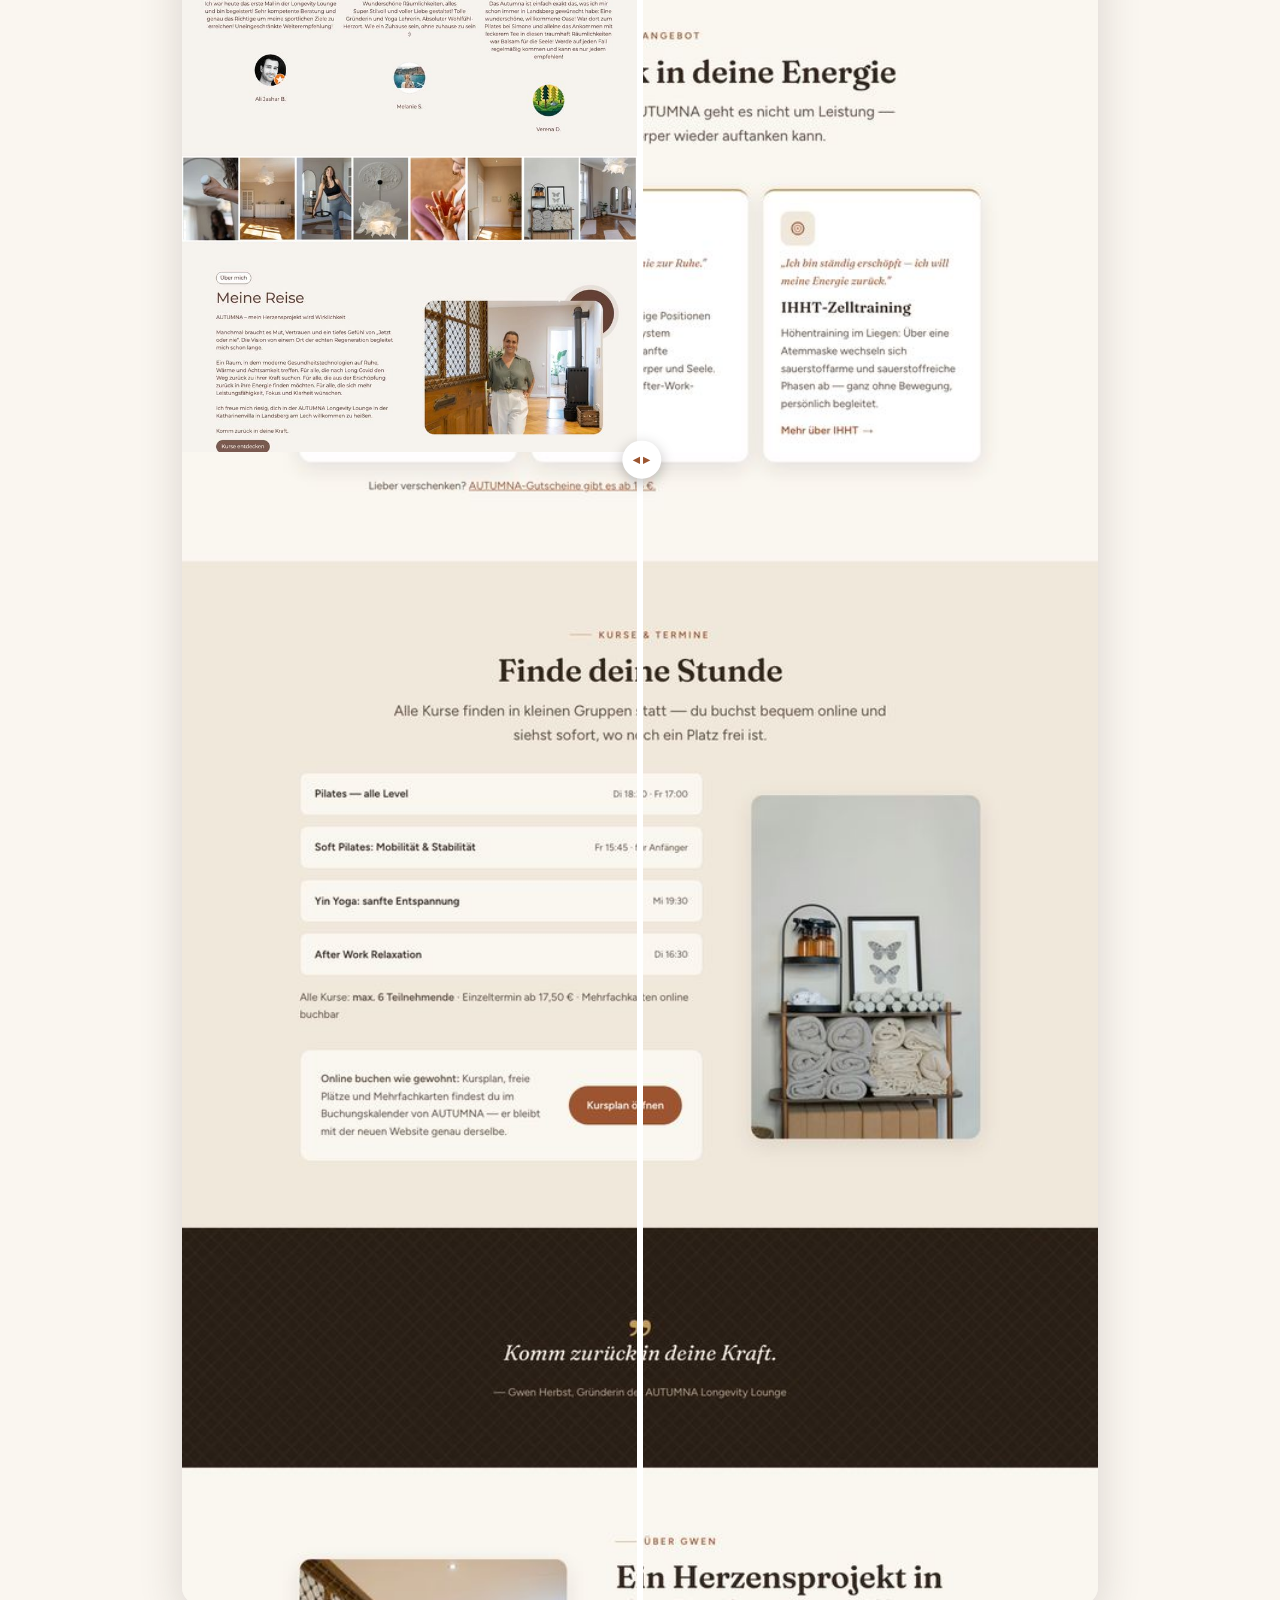
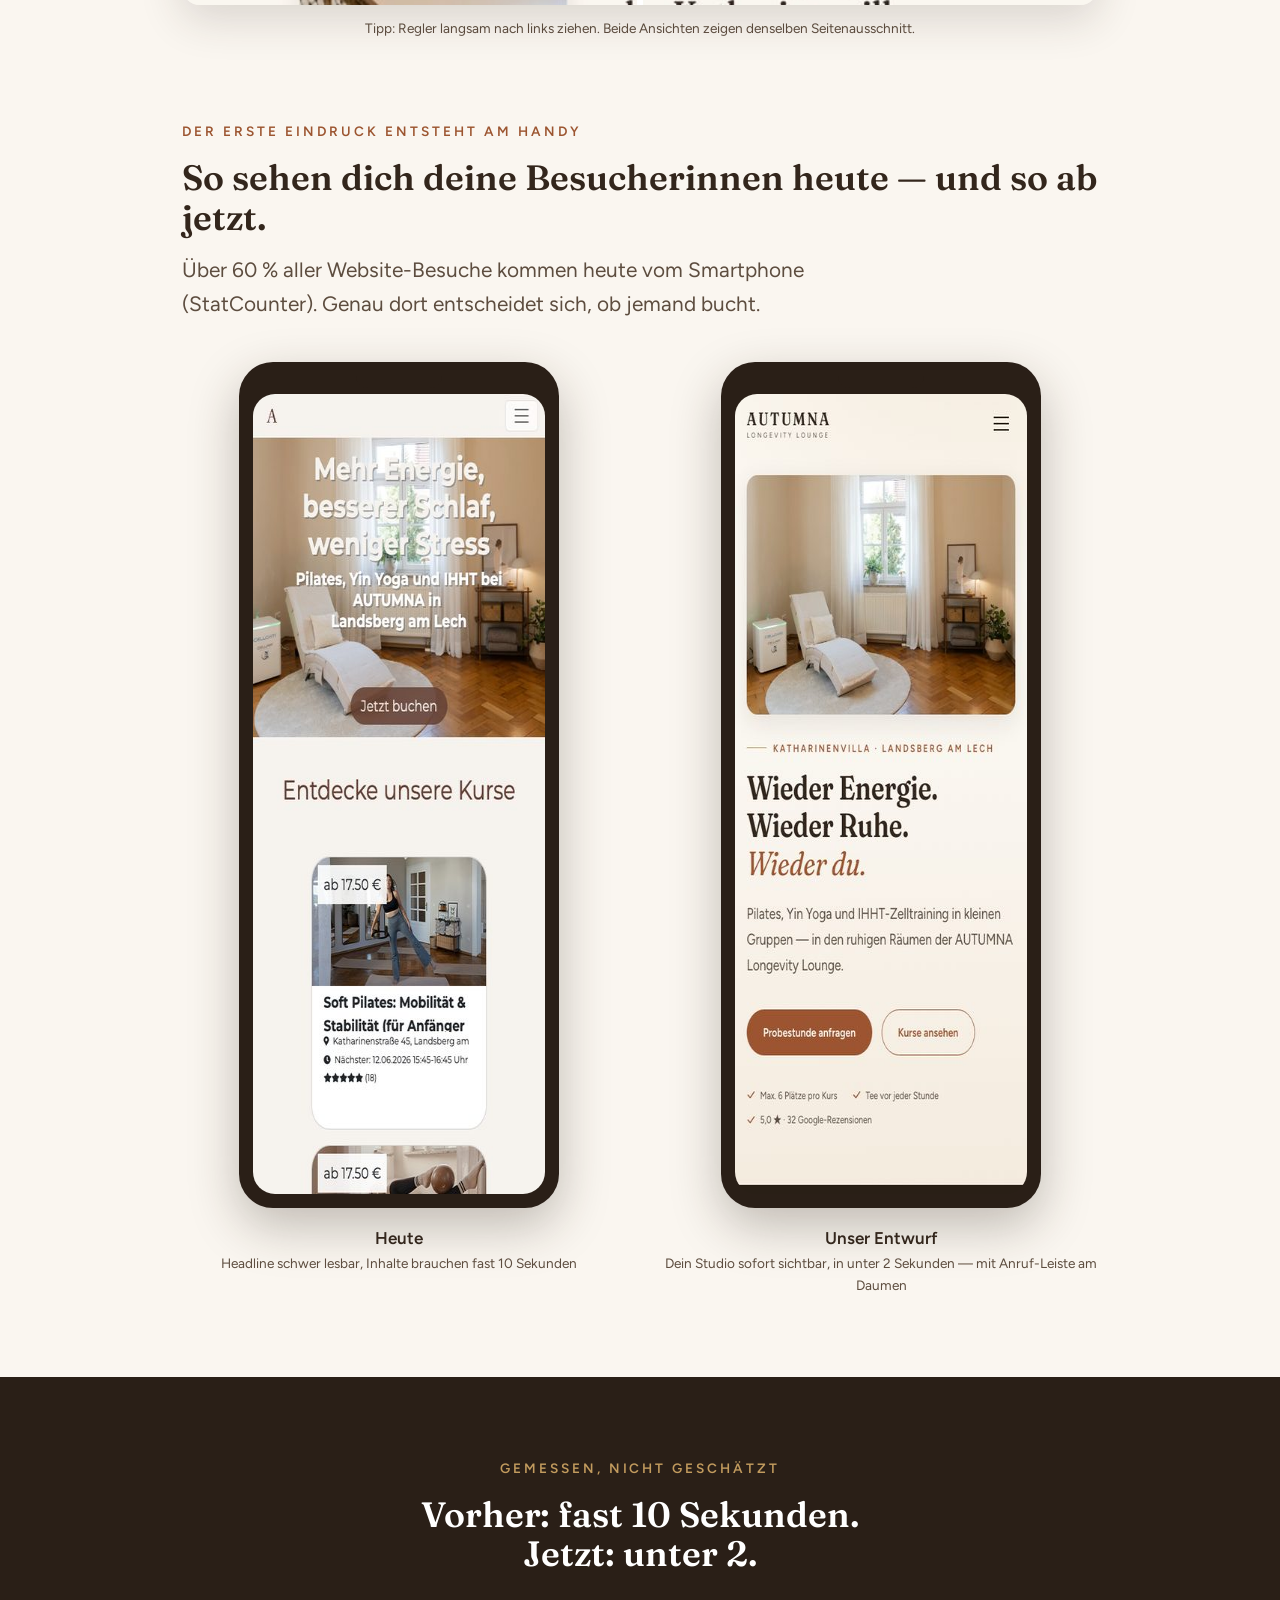
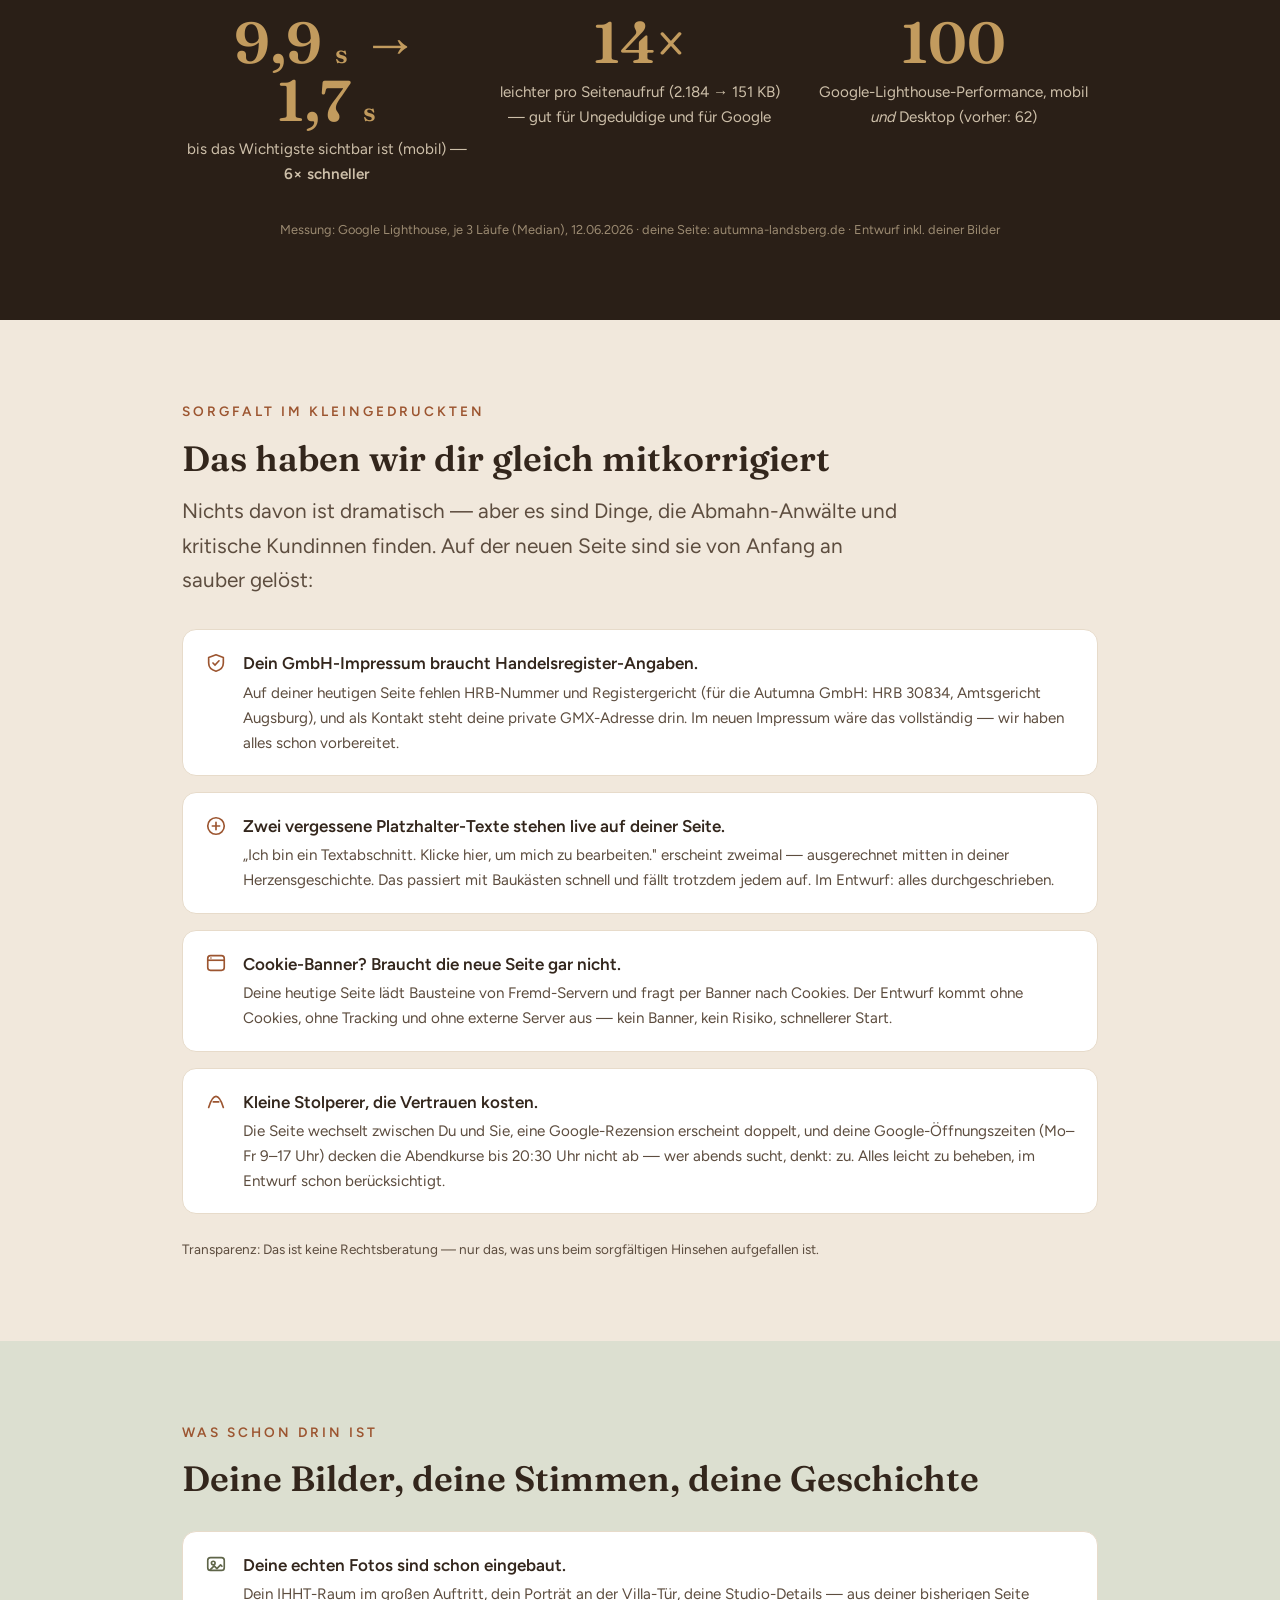
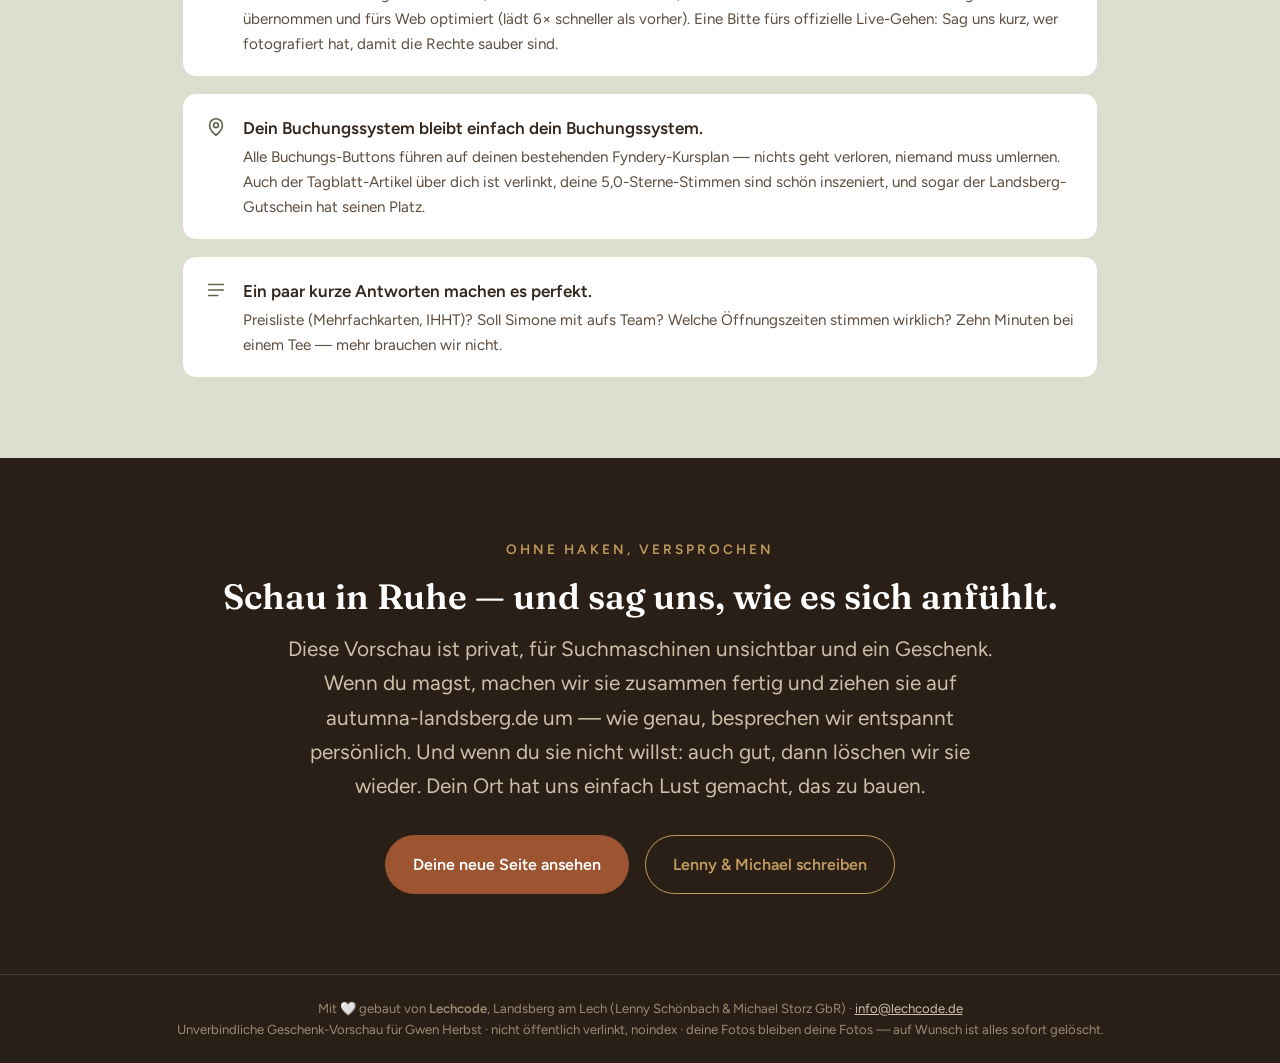
==== commit c05539bf: "Tacho-Zahl korrigiert (14x leichter) Co-Authored-By: Claude Fable 5 <noreply@anthropic.com>" ====
--- a/vorschau.html
+++ b/vorschau.html
@@ -147,8 +147,8 @@
         <p>bis das Wichtigste sichtbar ist (mobil) — <strong>6× schneller</strong></p>
       </div>
       <div>
-        <div class="tacho-zahl">7×</div>
-        <p>leichter pro Seitenaufruf — gut für Ungeduldige und für Google</p>
+        <div class="tacho-zahl">14×</div>
+        <p>leichter pro Seitenaufruf (2.184 → 151 KB) — gut für Ungeduldige und für Google</p>
       </div>
       <div>
         <div class="tacho-zahl">100</div>
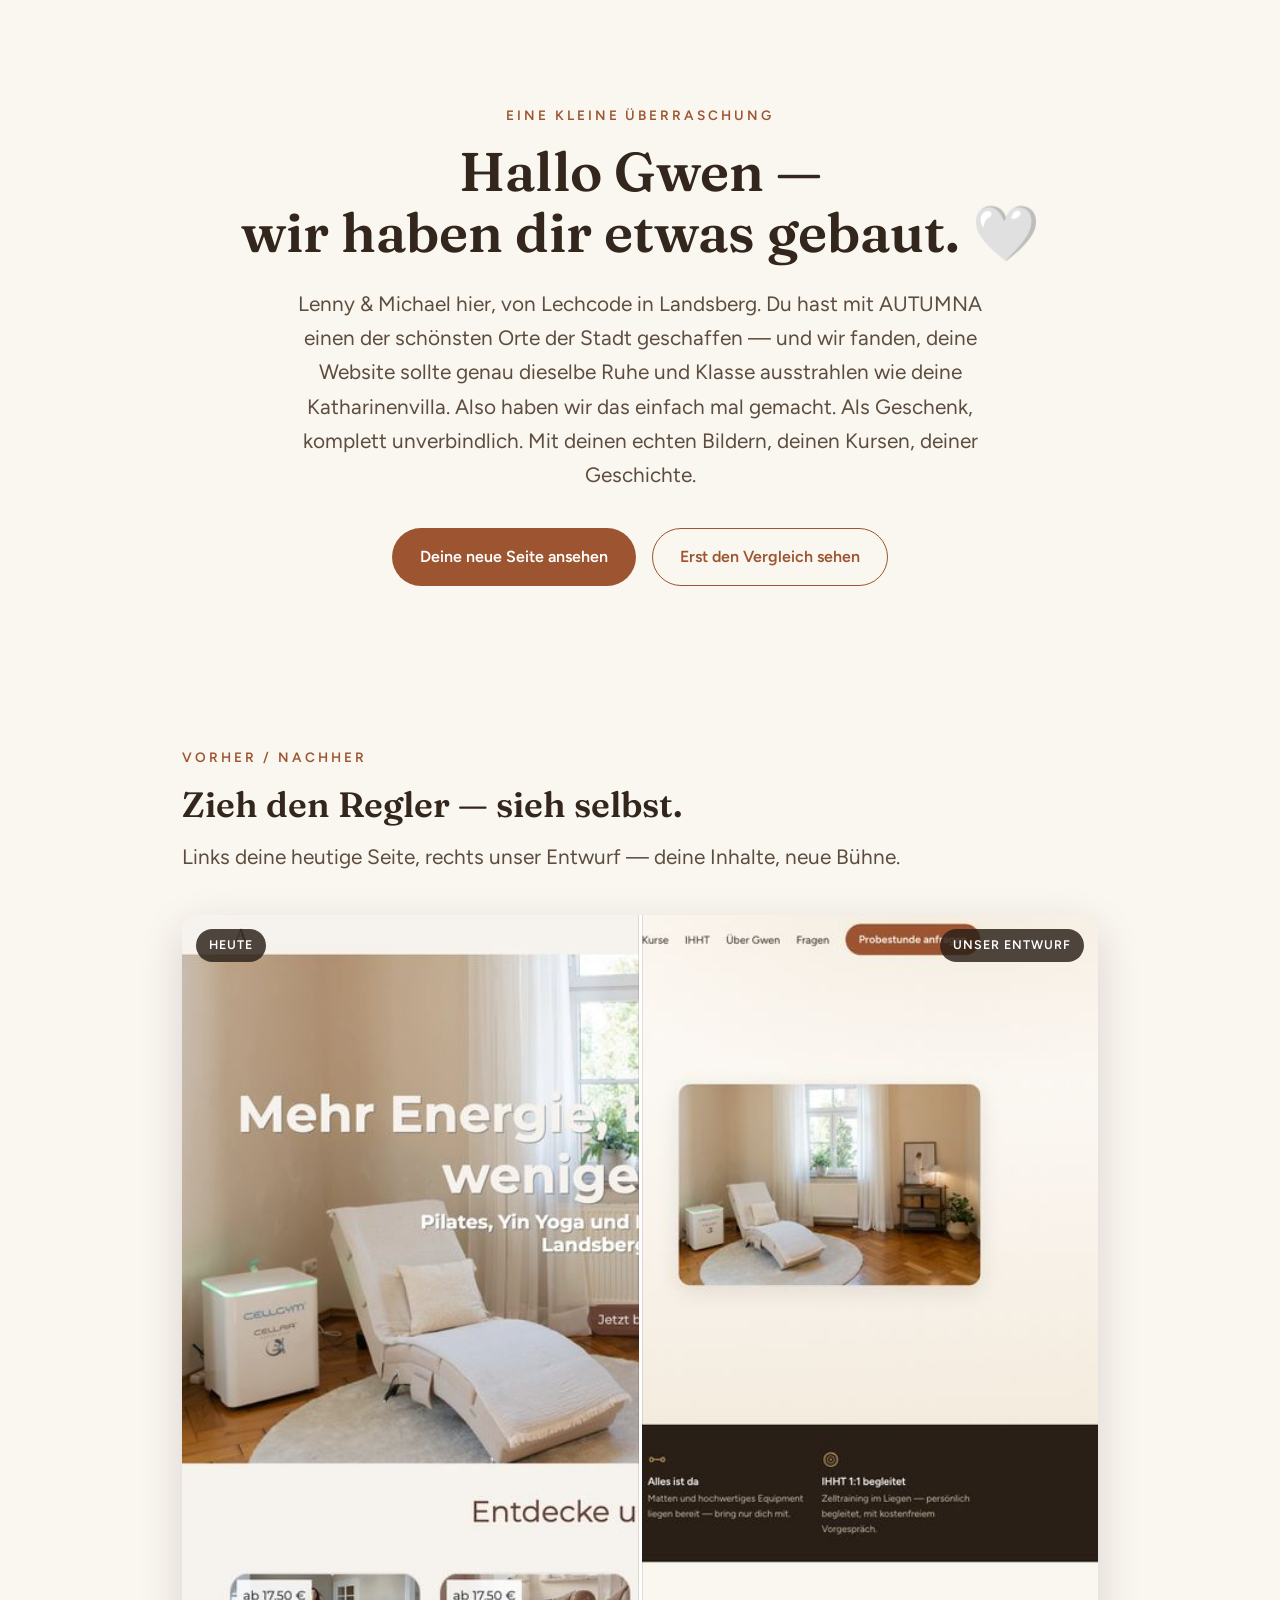
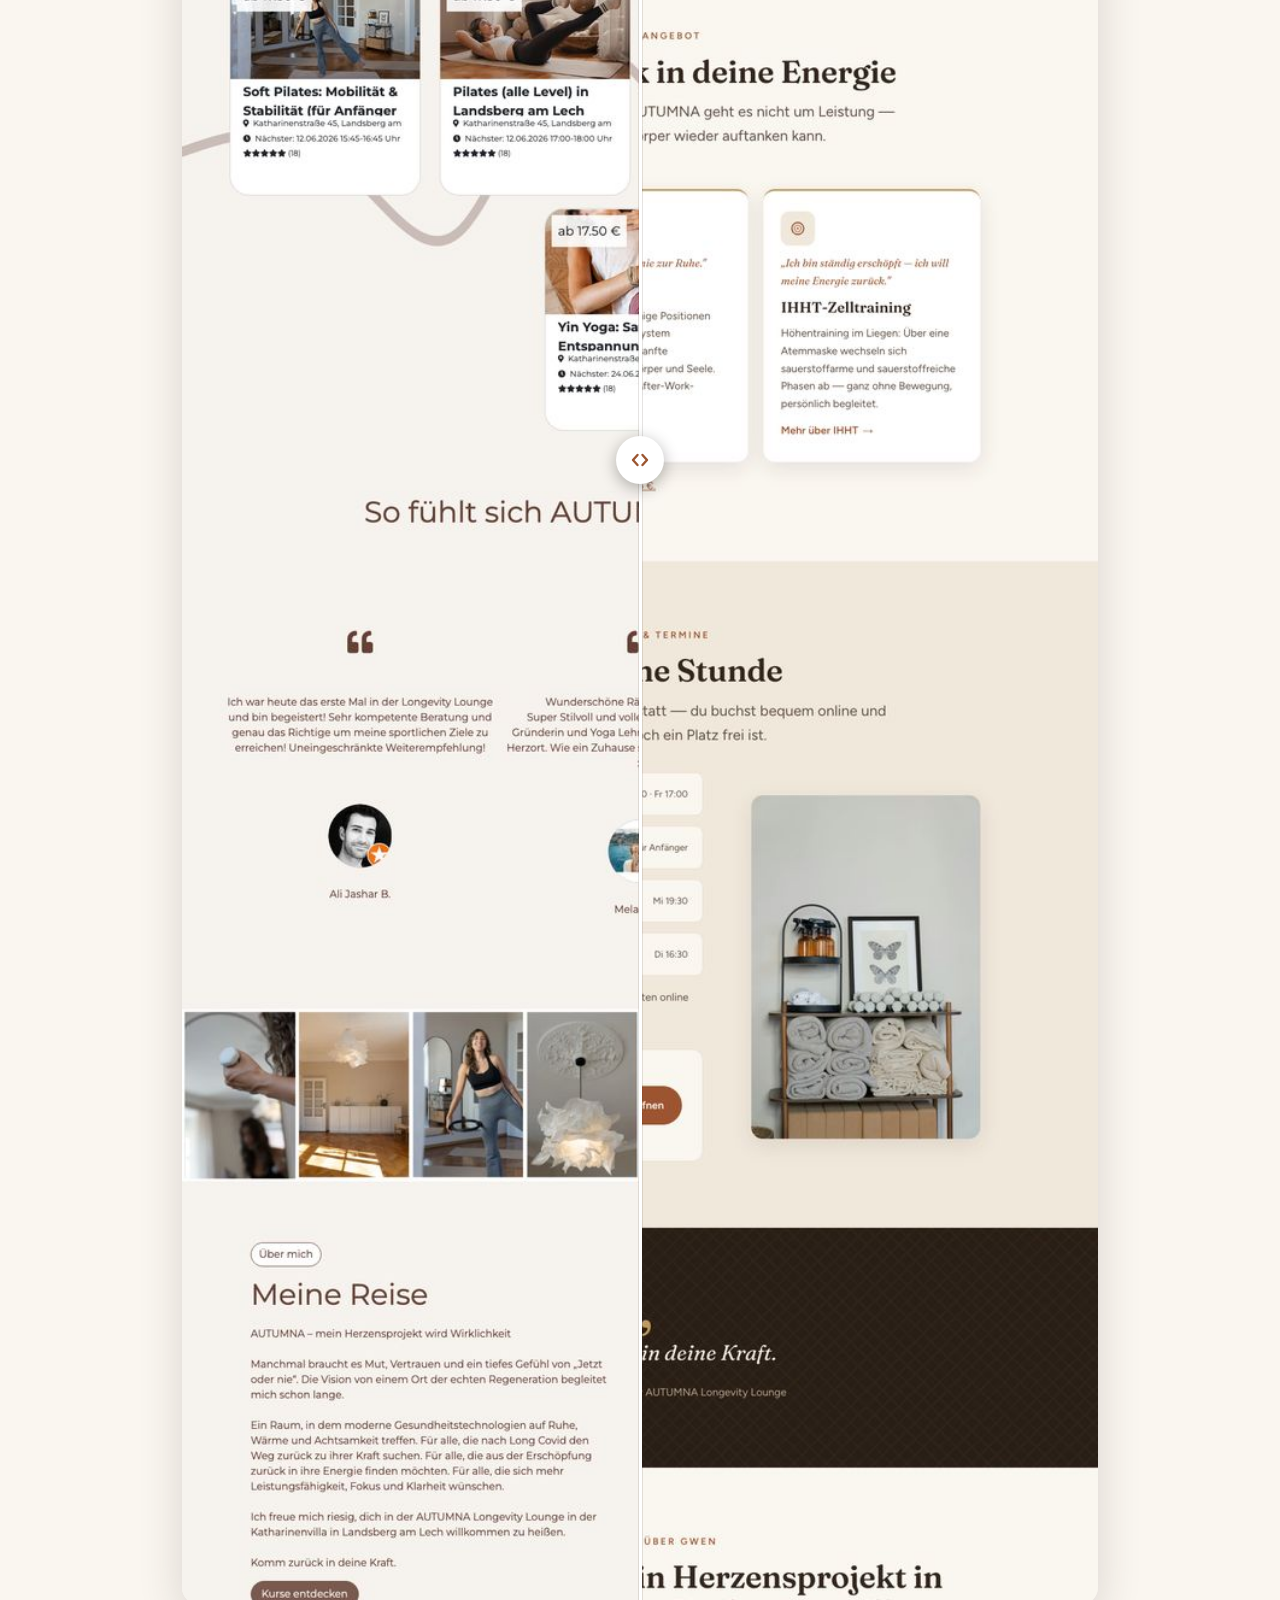
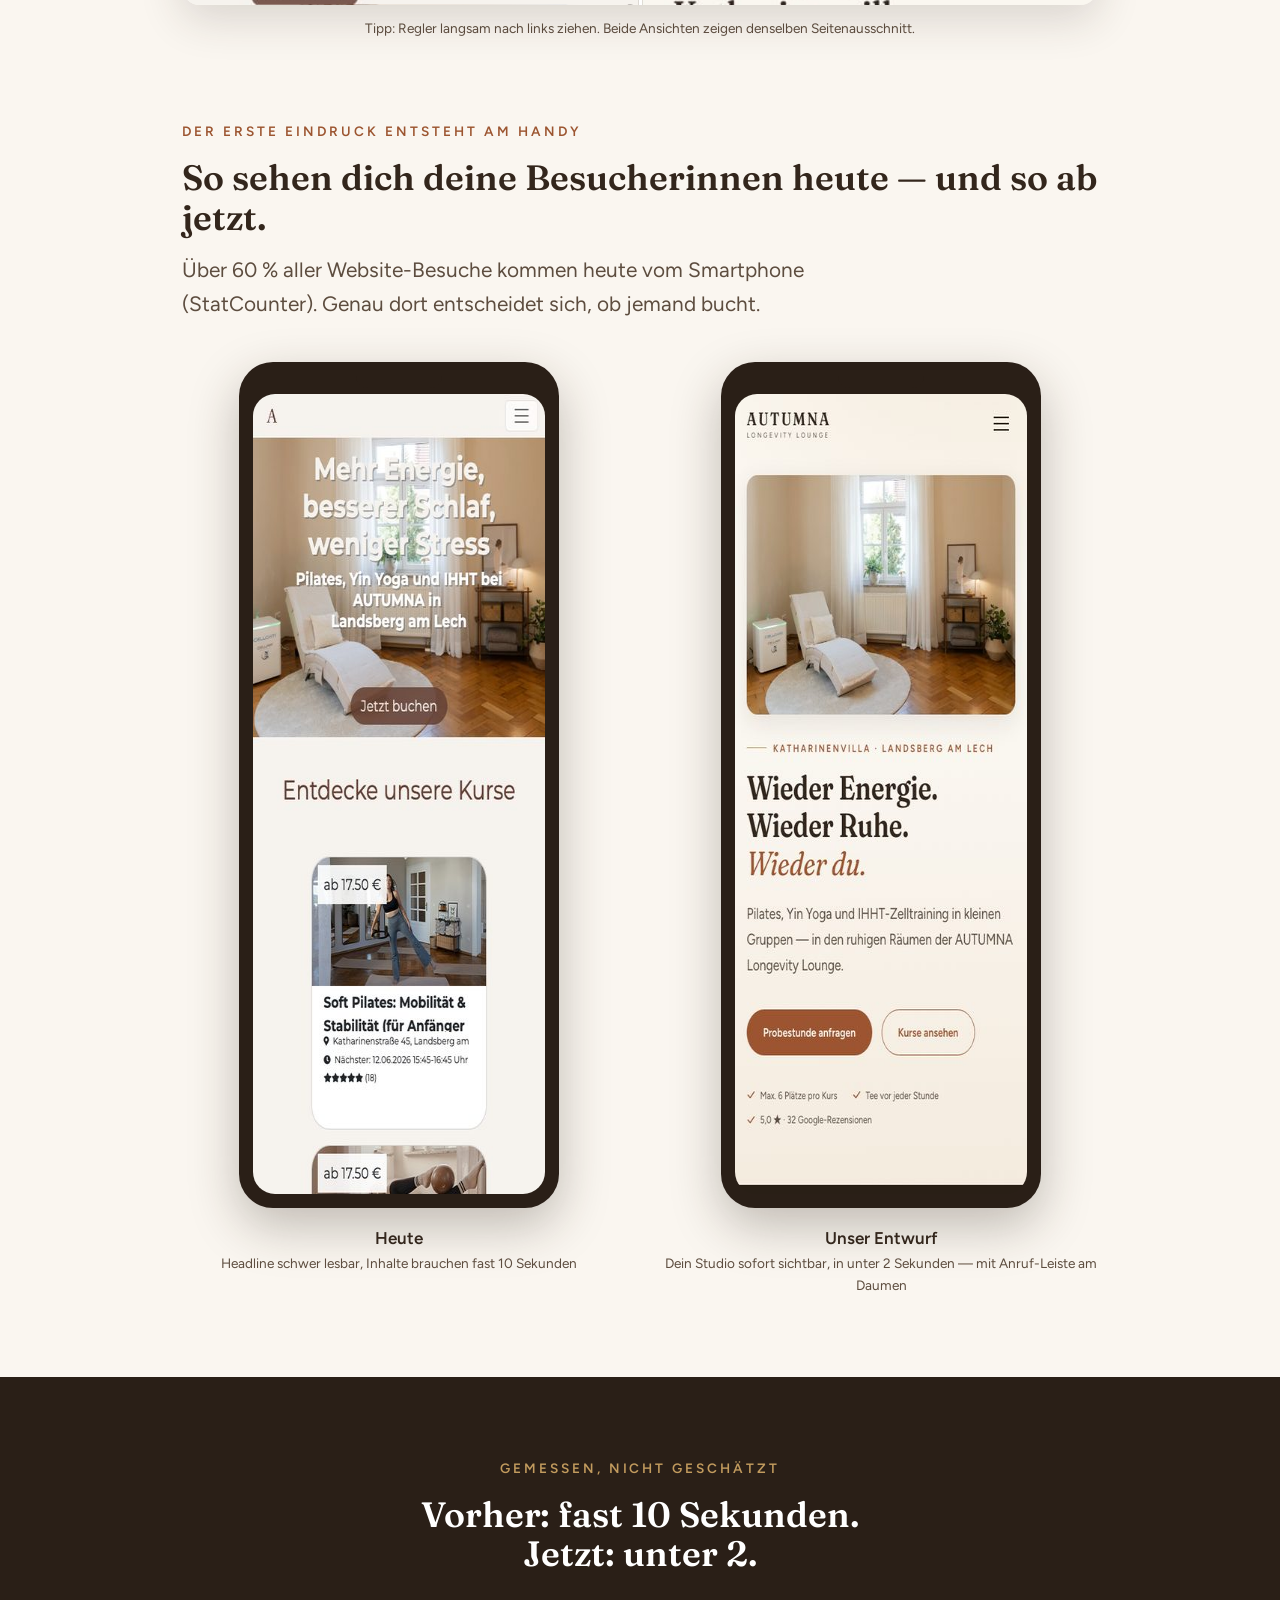
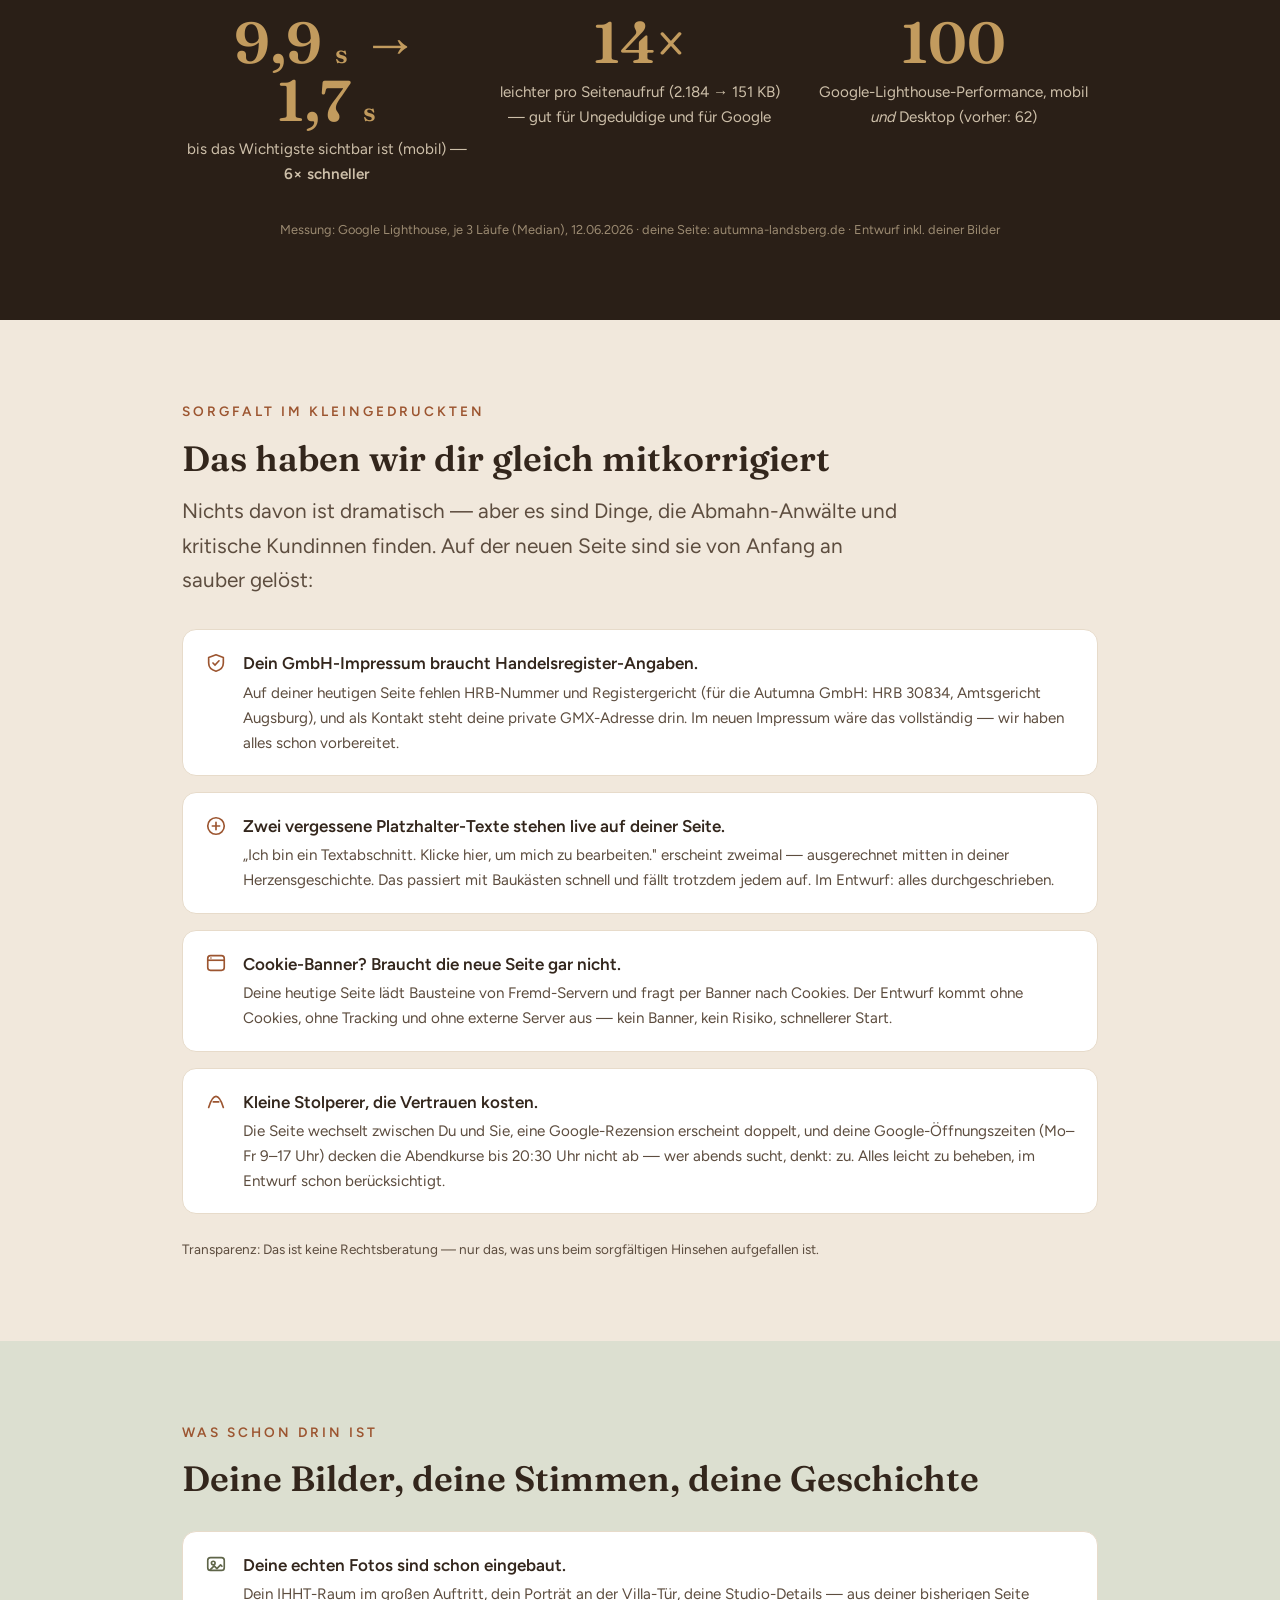
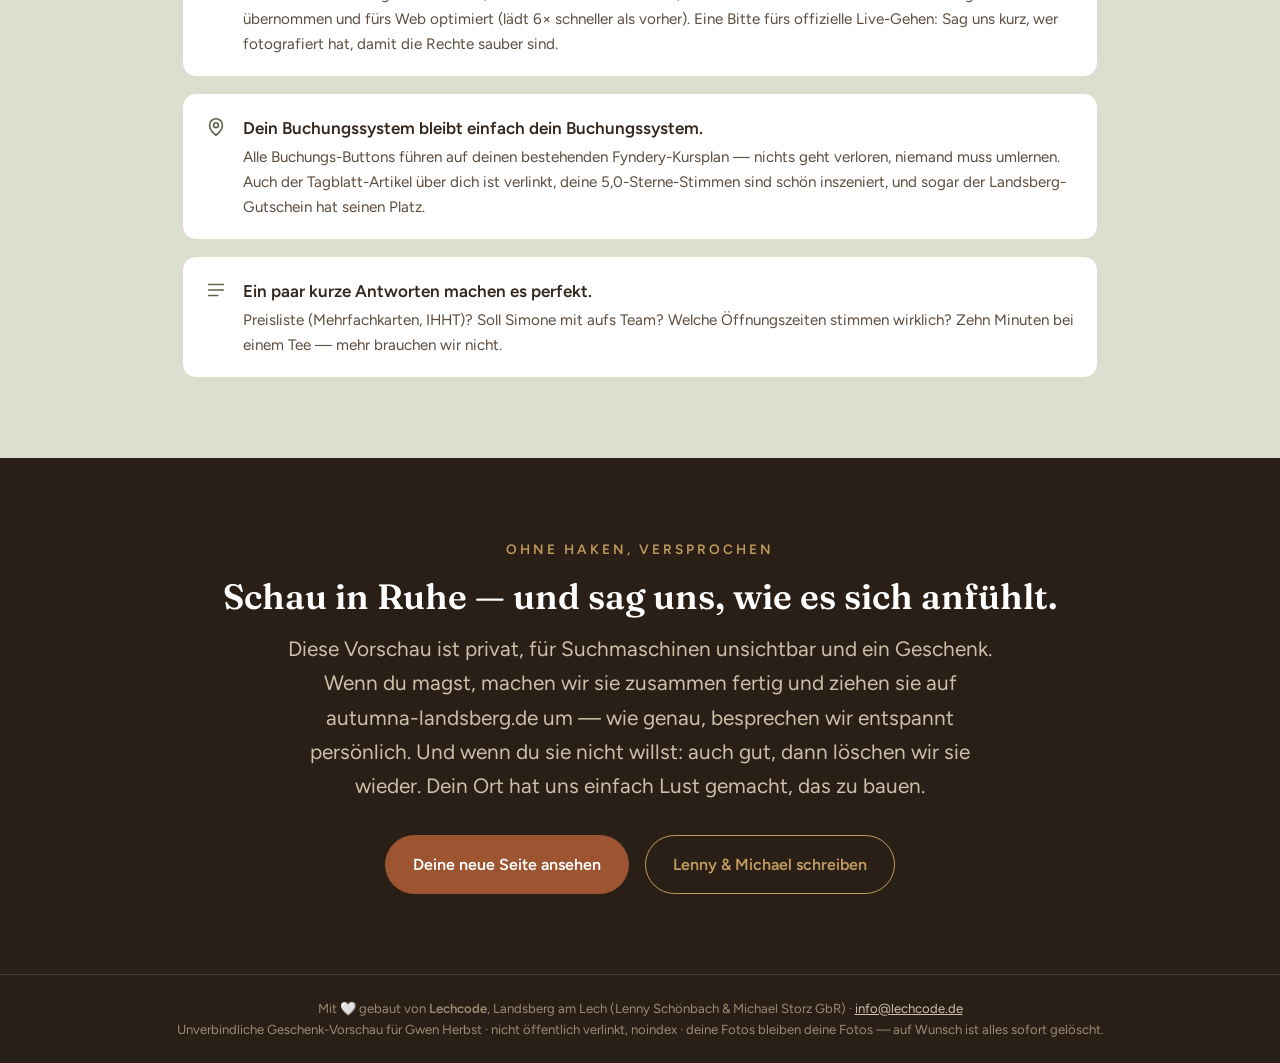
==== commit 0e35a83d: "Vorschau-Slider repariert: clip-path statt Stauch-Container, SVG-Griffknopf, touch-action pan-y Co-A" ====
--- a/vorschau.html
+++ b/vorschau.html
@@ -37,13 +37,15 @@
     .hallo{padding-top:clamp(4rem,9vw,6.5rem);text-align:center}
     .hallo .lead{margin:1.4rem auto 0}
 
-    .slider{position:relative;border-radius:var(--radius);overflow:hidden;box-shadow:0 14px 44px rgba(51,38,28,.16);touch-action:none;cursor:ew-resize}
-    .slider img{width:100%;height:auto;user-select:none;-webkit-user-drag:none}
-    .slider .oben{position:absolute;inset:0;overflow:hidden;width:50%;border-right:3px solid #fff}
-    .slider .oben img{width:100%;max-width:none}
-    .griff{position:absolute;top:0;bottom:0;width:3px;background:#fff;left:50%;pointer-events:none}
-    .griff::after{content:"◂ ▸";position:absolute;top:50%;left:50%;transform:translate(-50%,-50%);
-      background:#fff;color:var(--kupfer);font-size:.8rem;font-weight:700;padding:.55rem .7rem;border-radius:999px;white-space:nowrap;box-shadow:0 4px 14px rgba(0,0,0,.25)}
+    /* Vorher/Nachher per clip-path: beide Bilder liegen DECKUNGSGLEICH übereinander,
+       das obere wird nur rechts beschnitten — nichts kann sich verziehen. */
+    .slider{position:relative;border-radius:var(--radius);overflow:hidden;box-shadow:0 14px 44px rgba(51,38,28,.16);touch-action:pan-y;cursor:ew-resize}
+    .slider img{width:100%;height:auto;display:block;user-select:none;-webkit-user-drag:none}
+    .slider .oben{position:absolute;inset:0;clip-path:inset(0 50% 0 0)}
+    .griff{position:absolute;top:0;bottom:0;left:50%;width:3px;margin-left:-1.5px;background:#fff;pointer-events:none;box-shadow:0 0 0 1px rgba(42,31,23,.12)}
+    .griff-knopf{position:absolute;top:50%;left:50%;transform:translate(-50%,-50%);width:48px;height:48px;border-radius:50%;
+      background:#fff;box-shadow:0 4px 16px rgba(0,0,0,.30);display:grid;place-items:center}
+    .griff-knopf svg{width:24px;height:24px;display:block}
     .slider-label{position:absolute;top:14px;font-size:.78rem;font-weight:700;letter-spacing:.08em;text-transform:uppercase;
       background:rgba(42,31,23,.82);color:#fff;padding:.4rem .8rem;border-radius:999px;pointer-events:none}
     .slider-label.links{left:14px}.slider-label.rechts{right:14px}
@@ -105,7 +107,13 @@
       <div class="oben" id="slider-oben">
         <img src="assets/vergleich/alt-desktop.jpg" alt="Bisherige Website von AUTUMNA (Desktop-Ansicht)" width="760" height="1900">
       </div>
-      <div class="griff" id="griff"></div>
+      <div class="griff" id="griff">
+        <span class="griff-knopf">
+          <svg viewBox="0 0 24 24" fill="none" aria-hidden="true">
+            <path d="M9.5 7 5 12l4.5 5M14.5 7 19 12l-4.5 5" stroke="#9C5530" stroke-width="2.4" stroke-linecap="round" stroke-linejoin="round"/>
+          </svg>
+        </span>
+      </div>
       <span class="slider-label links">Heute</span>
       <span class="slider-label rechts">Unser Entwurf</span>
     </div>
@@ -239,13 +247,18 @@
   function setze(x){
     var r = slider.getBoundingClientRect();
     var p = Math.max(2, Math.min(98, (x - r.left) / r.width * 100));
-    oben.style.width = p + '%';
+    oben.style.clipPath = 'inset(0 ' + (100 - p) + '% 0 0)';
     griff.style.left = p + '%';
   }
   var aktiv = false;
-  slider.addEventListener('pointerdown', function(e){ aktiv = true; setze(e.clientX); });
-  window.addEventListener('pointermove', function(e){ if(aktiv) setze(e.clientX); });
-  window.addEventListener('pointerup', function(){ aktiv = false; });
+  slider.addEventListener('pointerdown', function(e){
+    aktiv = true;
+    try { slider.setPointerCapture(e.pointerId); } catch(_) {}
+    setze(e.clientX);
+  });
+  slider.addEventListener('pointermove', function(e){ if(aktiv) setze(e.clientX); });
+  slider.addEventListener('pointerup', function(){ aktiv = false; });
+  slider.addEventListener('pointercancel', function(){ aktiv = false; });
 })();
 </script>
 </body>
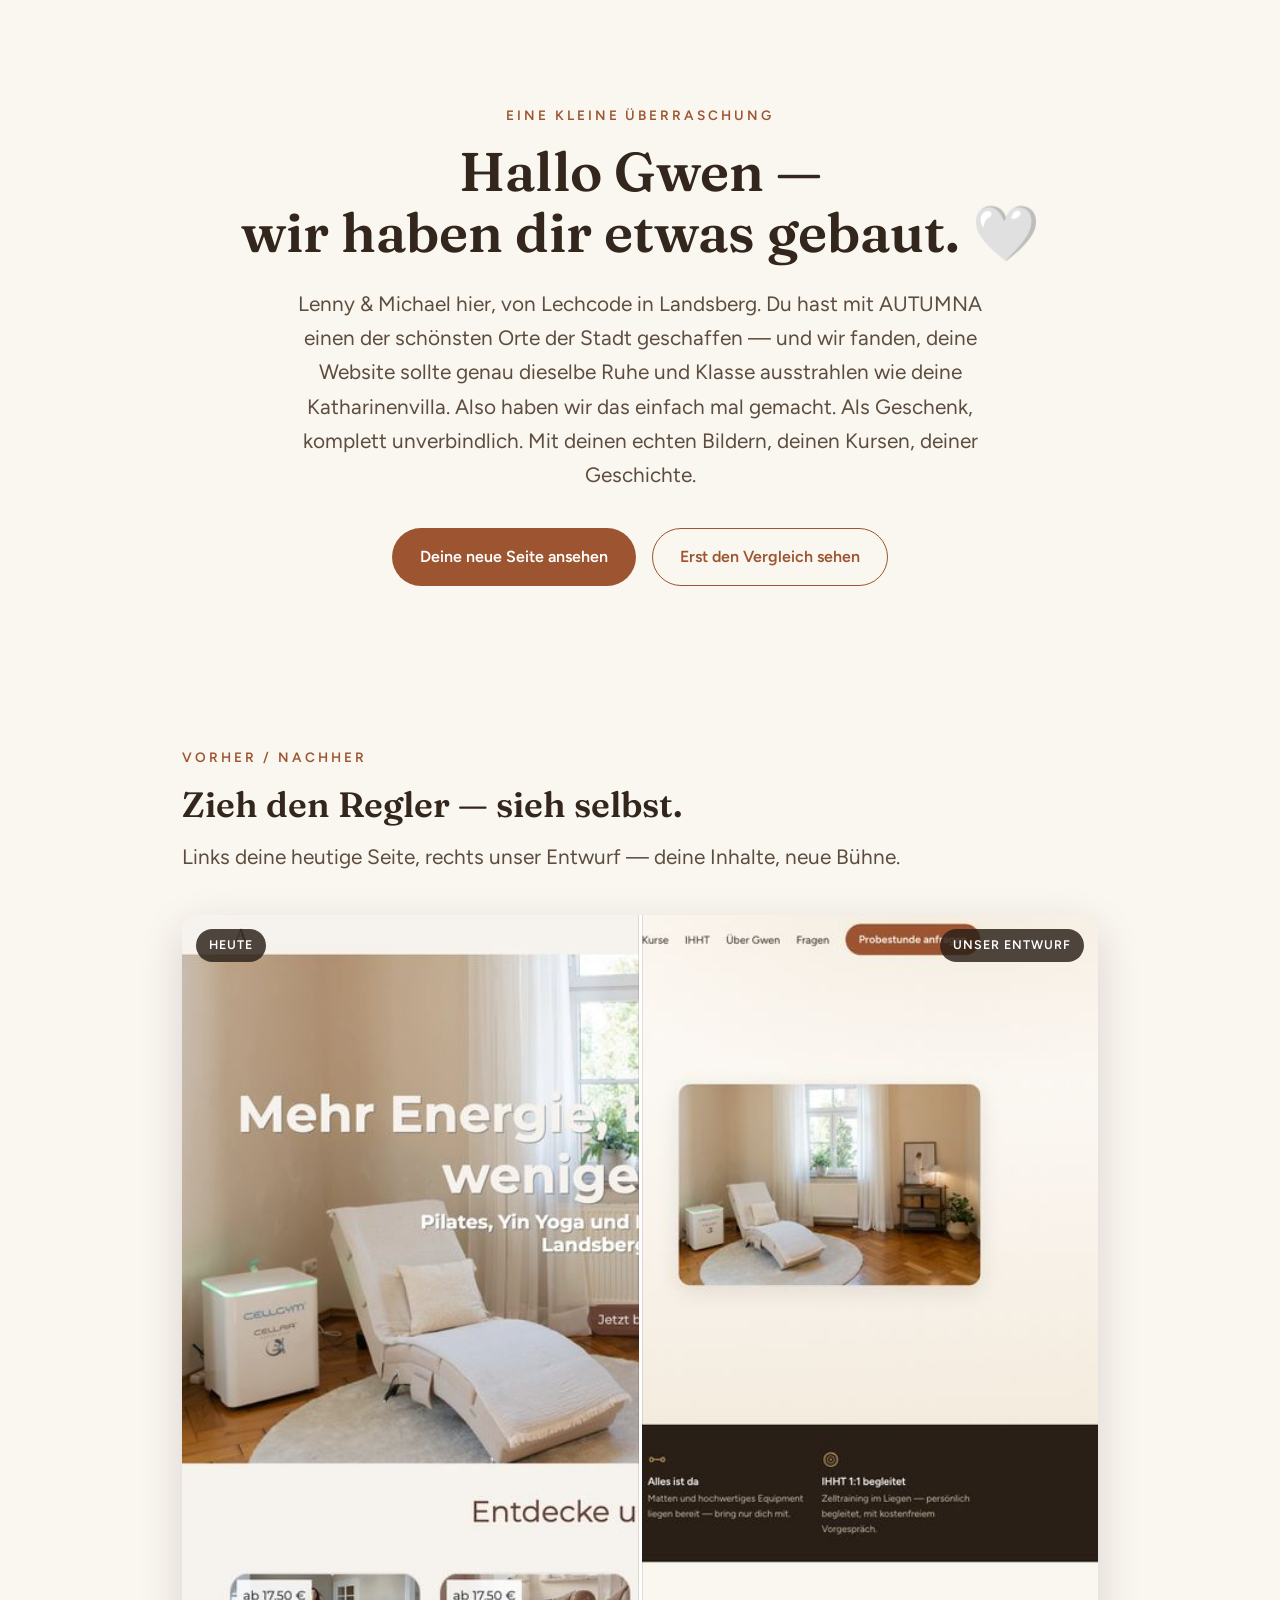
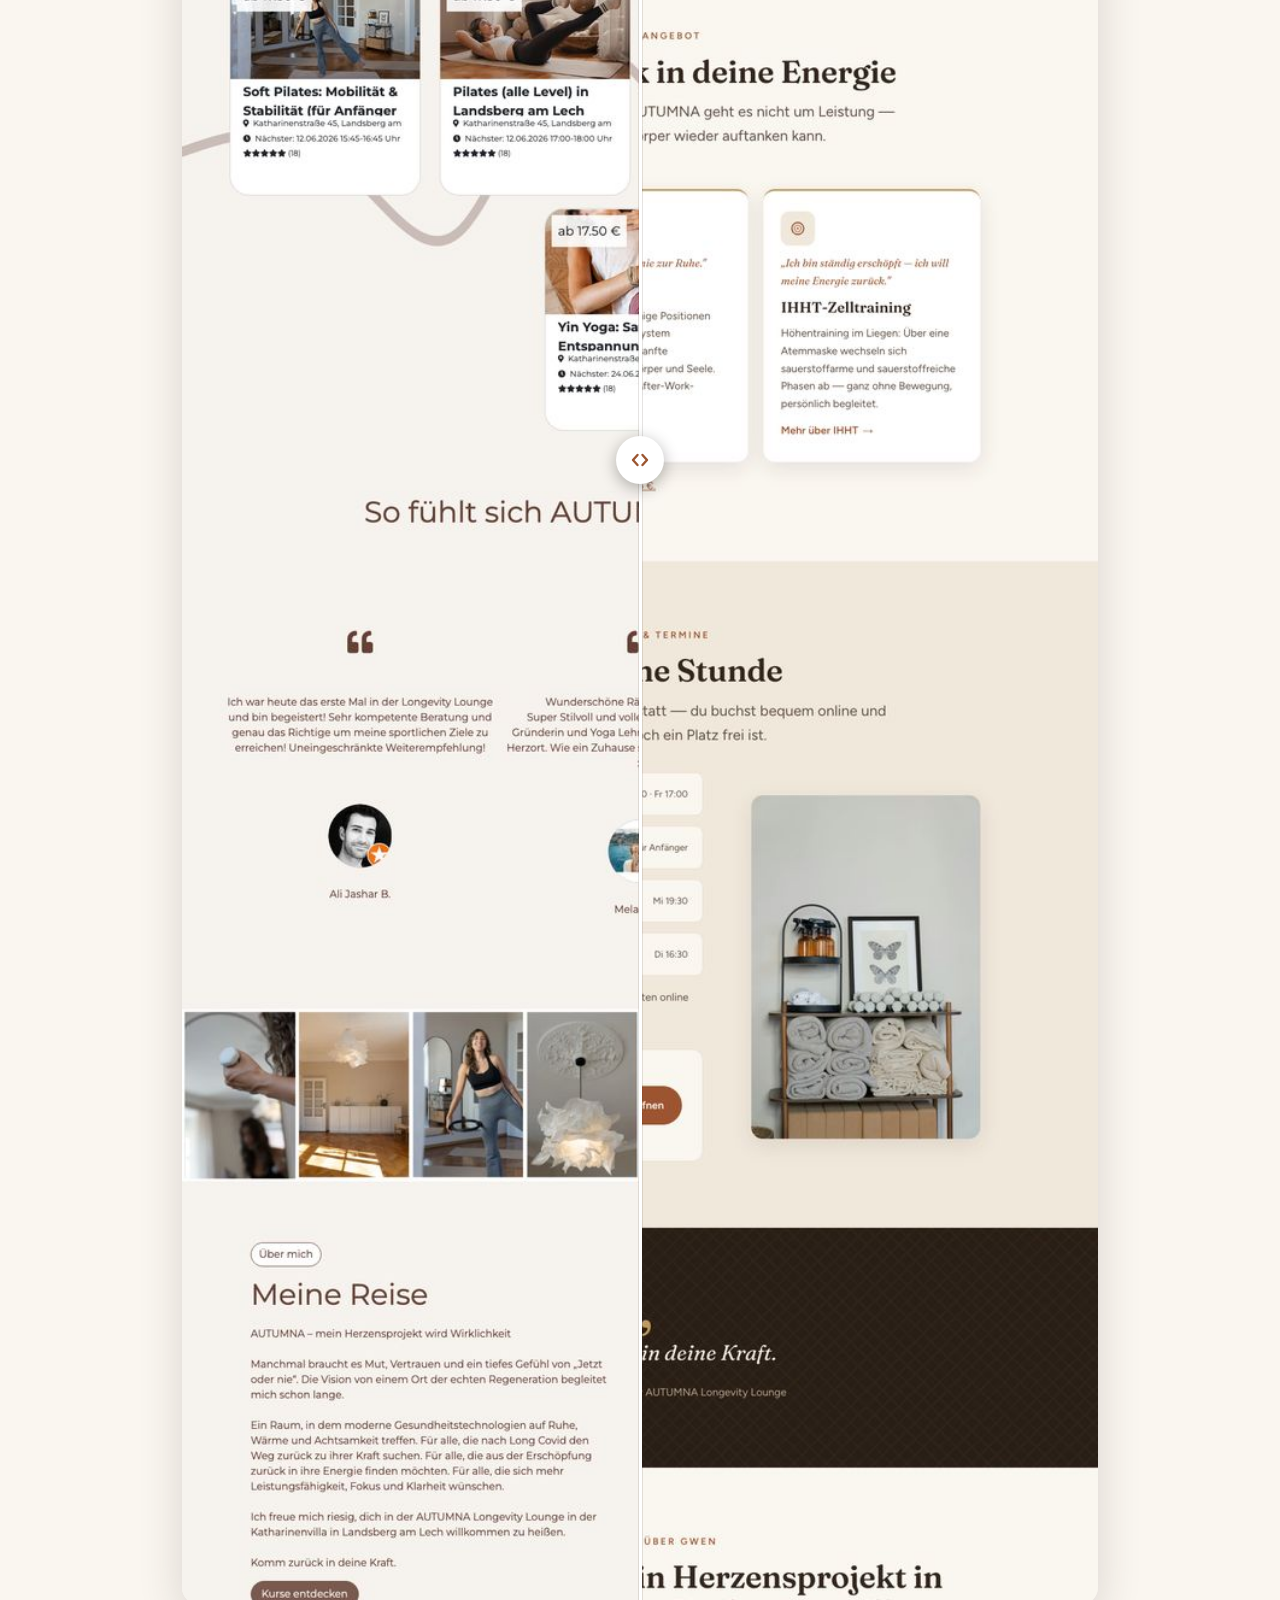
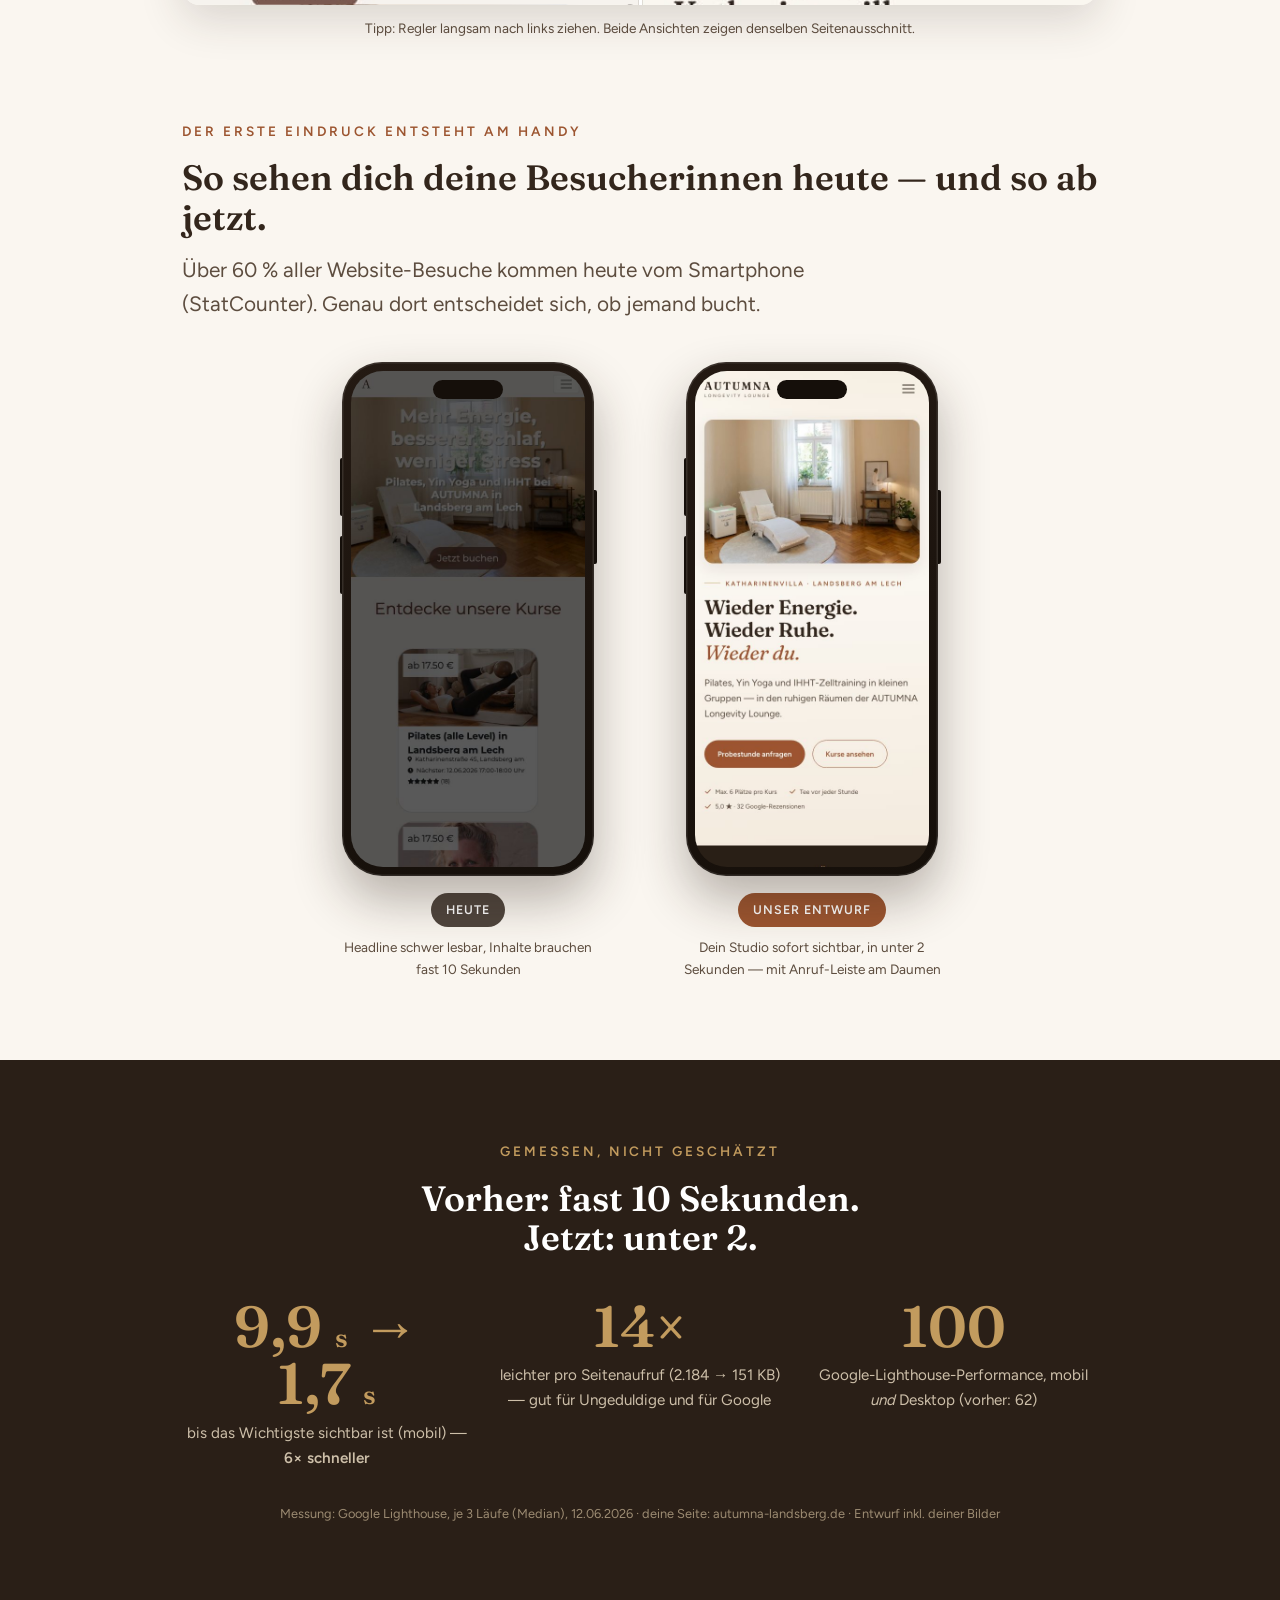
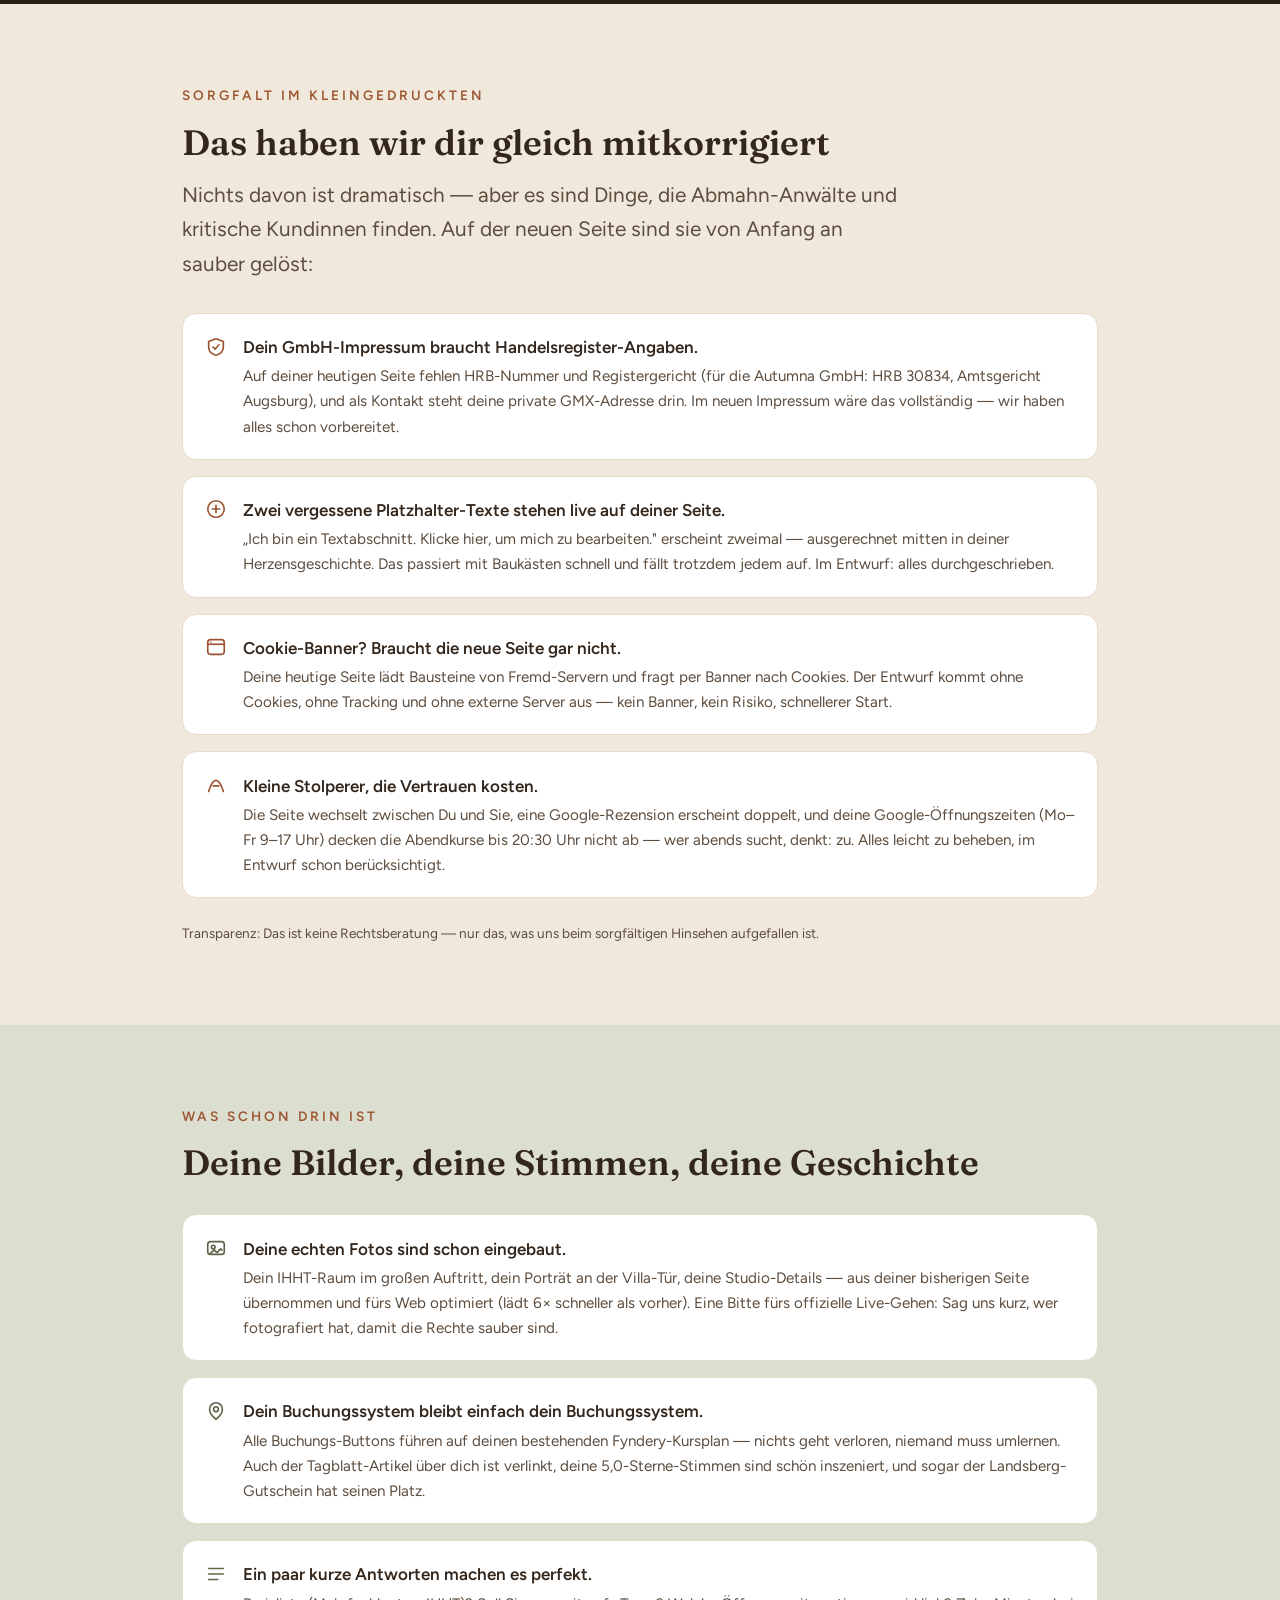
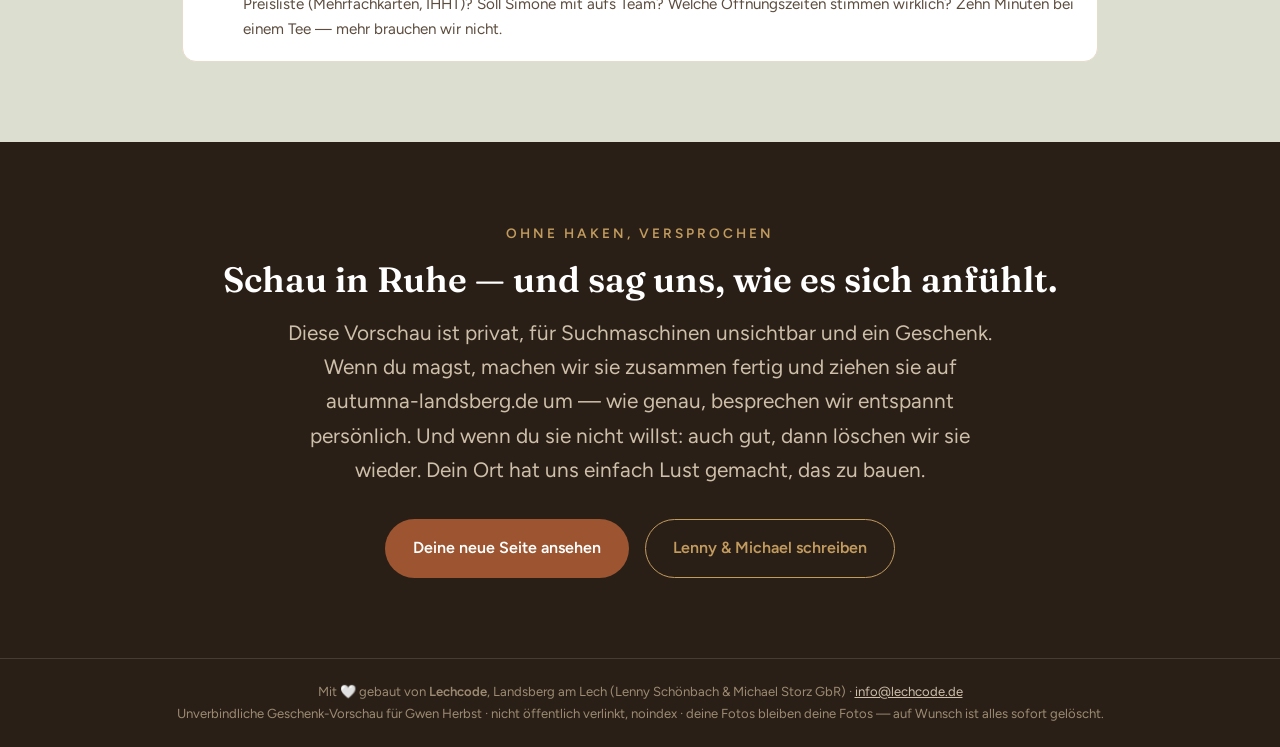
==== commit a54a6783: "Handy-Reframe neu: kompakte realistische Mockups (Dynamic Island, Seitentasten, Pills), scharfe 500e" ====
--- a/vorschau.html
+++ b/vorschau.html
@@ -51,13 +51,29 @@
     .slider-label.links{left:14px}.slider-label.rechts{right:14px}
     .hinweis-mini{font-size:.85rem;color:var(--ink-soft);margin-top:.8rem;text-align:center}
 
-    .phones{display:grid;grid-template-columns:1fr 1fr;gap:clamp(1.5rem,4vw,3rem);margin-top:2.5rem;align-items:start}
-    .phone{background:var(--espresso);border-radius:34px;padding:14px;box-shadow:0 18px 50px rgba(42,31,23,.28);max-width:320px;margin-inline:auto}
-    .phone .kerbe{width:86px;height:14px;background:var(--espresso);border-radius:0 0 12px 12px;margin:-2px auto 6px;position:relative;z-index:2}
-    .phone .schirm{border-radius:22px;overflow:hidden}
-    .phone-titel{text-align:center;font-weight:600;margin-top:1rem}
-    .phone-sub{text-align:center;font-size:.85rem;color:var(--ink-soft)}
-    @media (max-width:680px){.phones{grid-template-columns:1fr}}
+    /* Handy-Reframe: kompakte, realistische Mockups (passen komplett in einen Laptop-Viewport) */
+    .phones{display:grid;grid-template-columns:1fr 1fr;gap:clamp(1.5rem,4vw,3rem);margin-top:2.5rem;align-items:start;max-width:640px;margin-inline:auto}
+    .phone{position:relative;background:linear-gradient(160deg,#241a13,#150f0a);border-radius:40px;padding:9px;
+      box-shadow:0 24px 50px rgba(42,31,23,.32), inset 0 0 0 1.5px rgba(255,255,255,.10);max-width:252px;margin-inline:auto}
+    .phone::before{ /* Seitentasten links */
+      content:"";position:absolute;left:-2.5px;top:96px;width:2.5px;height:58px;border-radius:2px 0 0 2px;
+      background:#150f0a;box-shadow:0 78px 0 #150f0a;
+    }
+    .phone::after{ /* Power-Taste rechts */
+      content:"";position:absolute;right:-2.5px;top:128px;width:2.5px;height:74px;border-radius:0 2px 2px 0;background:#150f0a;
+    }
+    .phone .schirm{position:relative;border-radius:32px;overflow:hidden;background:#fff}
+    .phone .schirm::before{ /* Dynamic Island */
+      content:"";position:absolute;top:9px;left:50%;transform:translateX(-50%);
+      width:70px;height:19px;border-radius:999px;background:#150f0a;z-index:2;
+    }
+    .phone .schirm img{width:100%;height:auto;display:block}
+    .phone-titel{text-align:center;margin-top:1.1rem}
+    .phone-titel span{display:inline-block;font-size:.78rem;font-weight:700;letter-spacing:.08em;text-transform:uppercase;
+      padding:.4rem .95rem;border-radius:999px;background:rgba(42,31,23,.82);color:#fff}
+    .phone-titel.neu span{background:var(--kupfer)}
+    .phone-sub{text-align:center;font-size:.85rem;color:var(--ink-soft);margin-top:.55rem;max-width:30ch;margin-inline:auto}
+    @media (max-width:680px){.phones{grid-template-columns:1fr;gap:2.5rem}.phone{max-width:235px}}
 
     .tacho{background:var(--espresso);color:#EFE6D8;text-align:center}
     .tacho h2{color:#fff}
@@ -128,17 +144,17 @@
     <p class="lead" style="margin-top:1rem">Über 60&nbsp;% aller Website-Besuche kommen heute vom Smartphone (StatCounter). Genau dort entscheidet sich, ob jemand bucht.</p>
     <div class="phones">
       <div>
-        <div class="phone"><div class="kerbe"></div><div class="schirm">
-          <img src="assets/vergleich/alt-mobil.jpg" alt="Bisherige AUTUMNA-Website auf dem Smartphone" width="390" height="800">
+        <div class="phone"><div class="schirm">
+          <img src="assets/vergleich/alt-mobil.jpg" alt="Bisherige AUTUMNA-Website auf dem Smartphone" width="500" height="1060">
         </div></div>
-        <p class="phone-titel">Heute</p>
+        <p class="phone-titel"><span>Heute</span></p>
         <p class="phone-sub">Headline schwer lesbar, Inhalte brauchen fast 10 Sekunden</p>
       </div>
       <div>
-        <div class="phone"><div class="kerbe"></div><div class="schirm">
-          <img src="assets/vergleich/neu-mobil.jpg" alt="Neuer AUTUMNA-Entwurf auf dem Smartphone" width="390" height="800">
+        <div class="phone"><div class="schirm">
+          <img src="assets/vergleich/neu-mobil.jpg" alt="Neuer AUTUMNA-Entwurf auf dem Smartphone" width="500" height="1060">
         </div></div>
-        <p class="phone-titel">Unser Entwurf</p>
+        <p class="phone-titel neu"><span>Unser Entwurf</span></p>
         <p class="phone-sub">Dein Studio sofort sichtbar, in unter 2 Sekunden — mit Anruf-Leiste am Daumen</p>
       </div>
     </div>
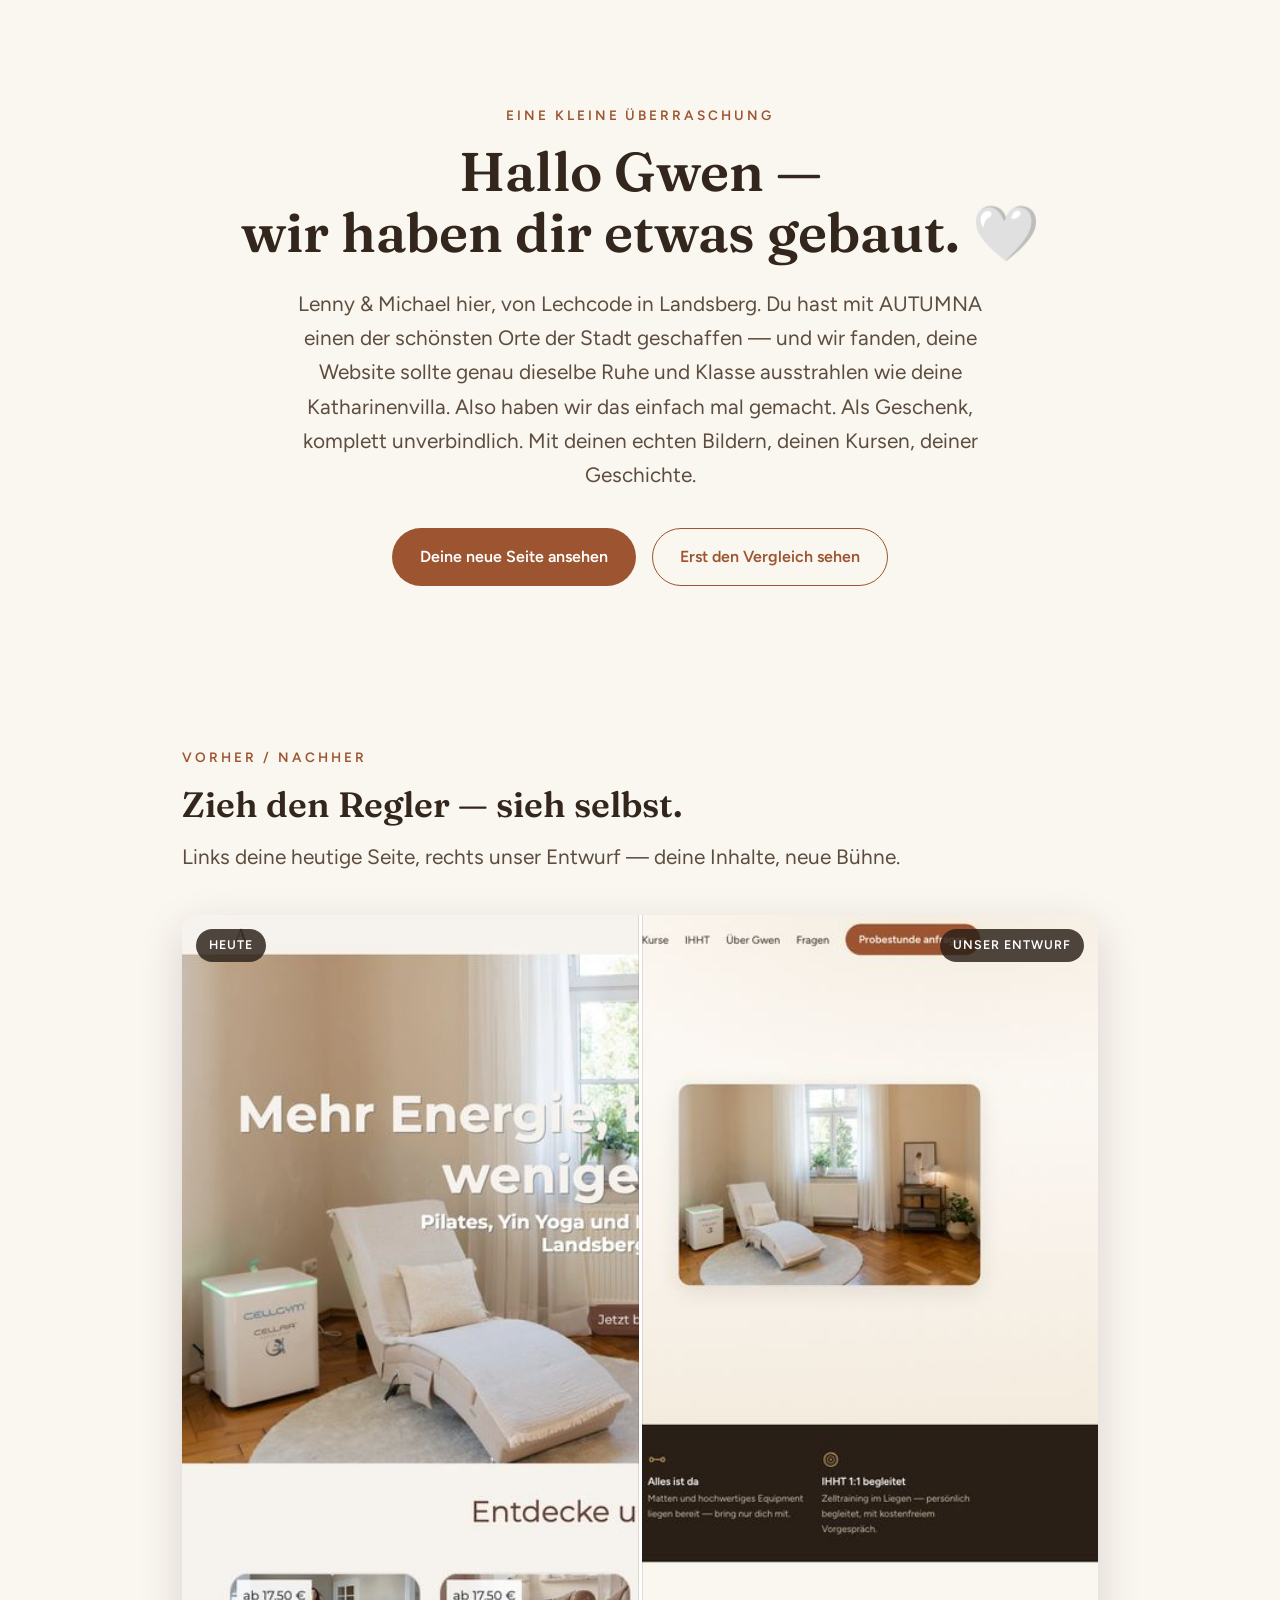
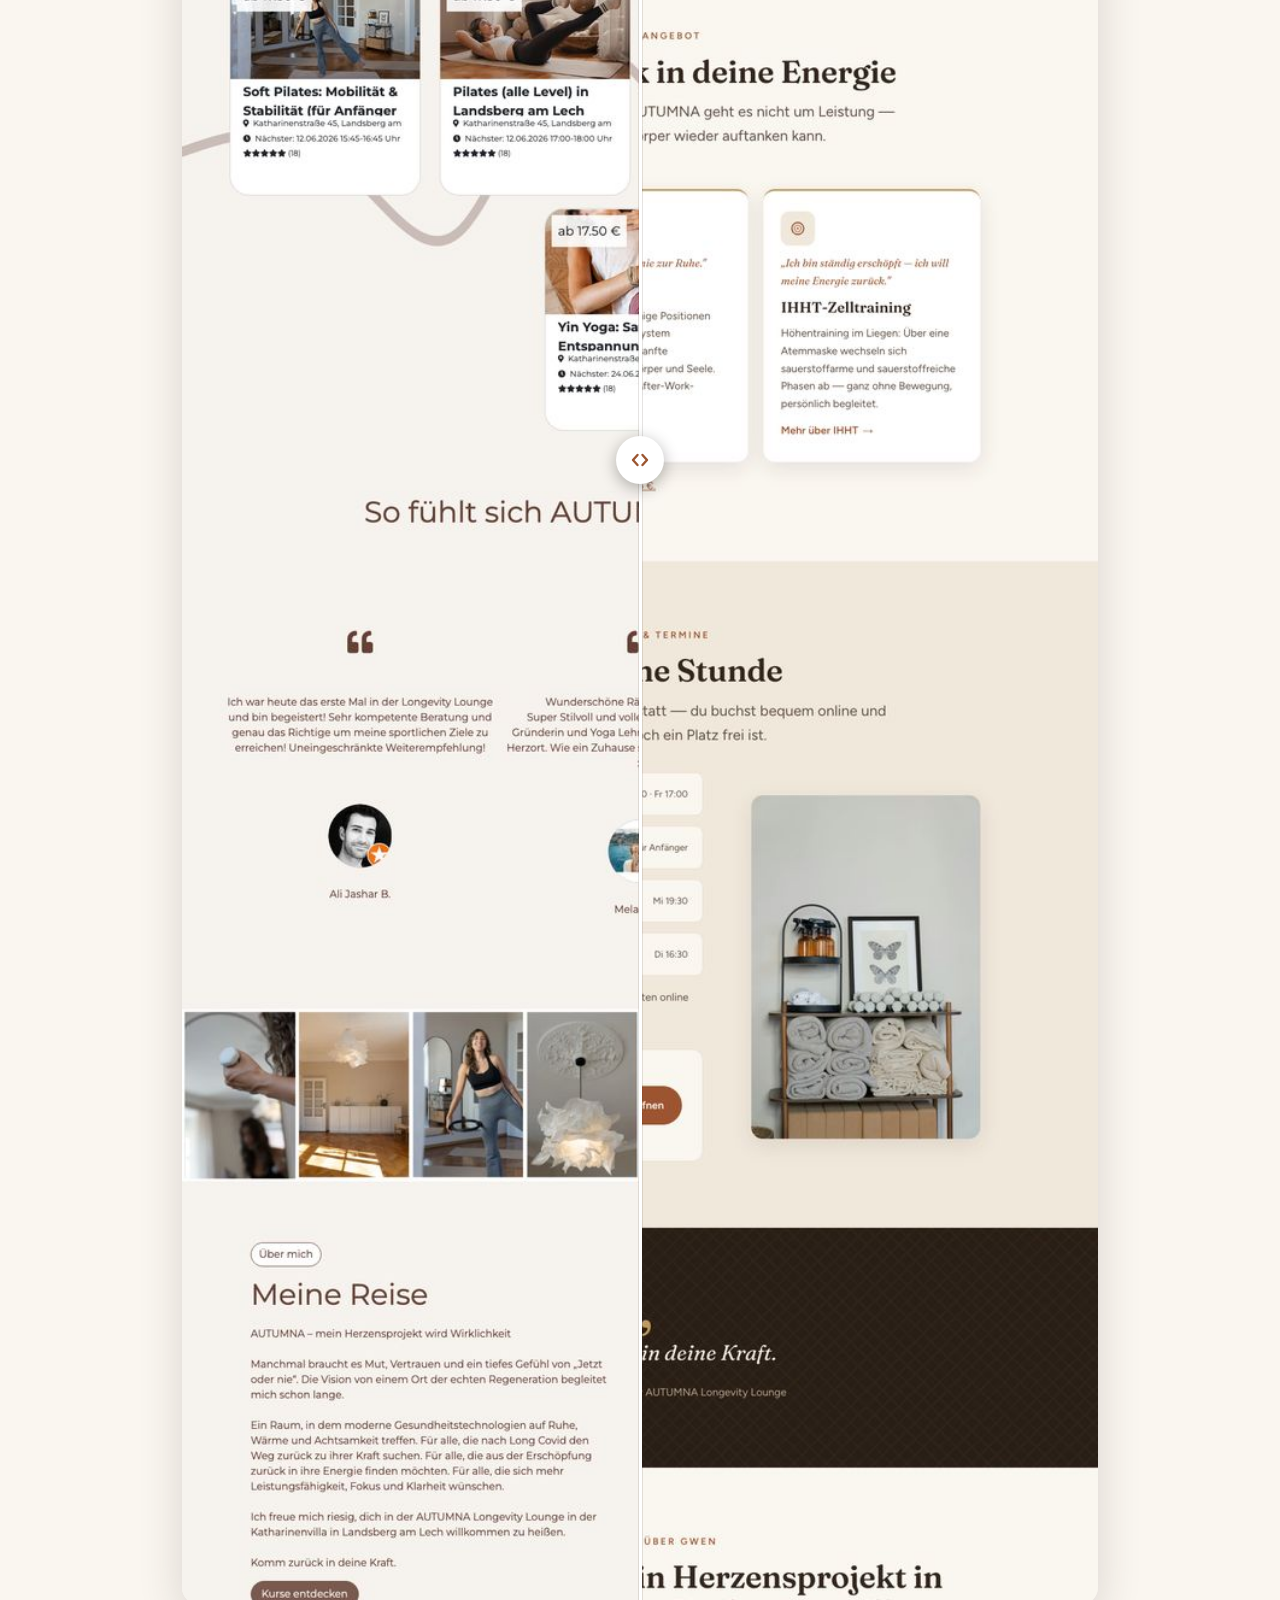
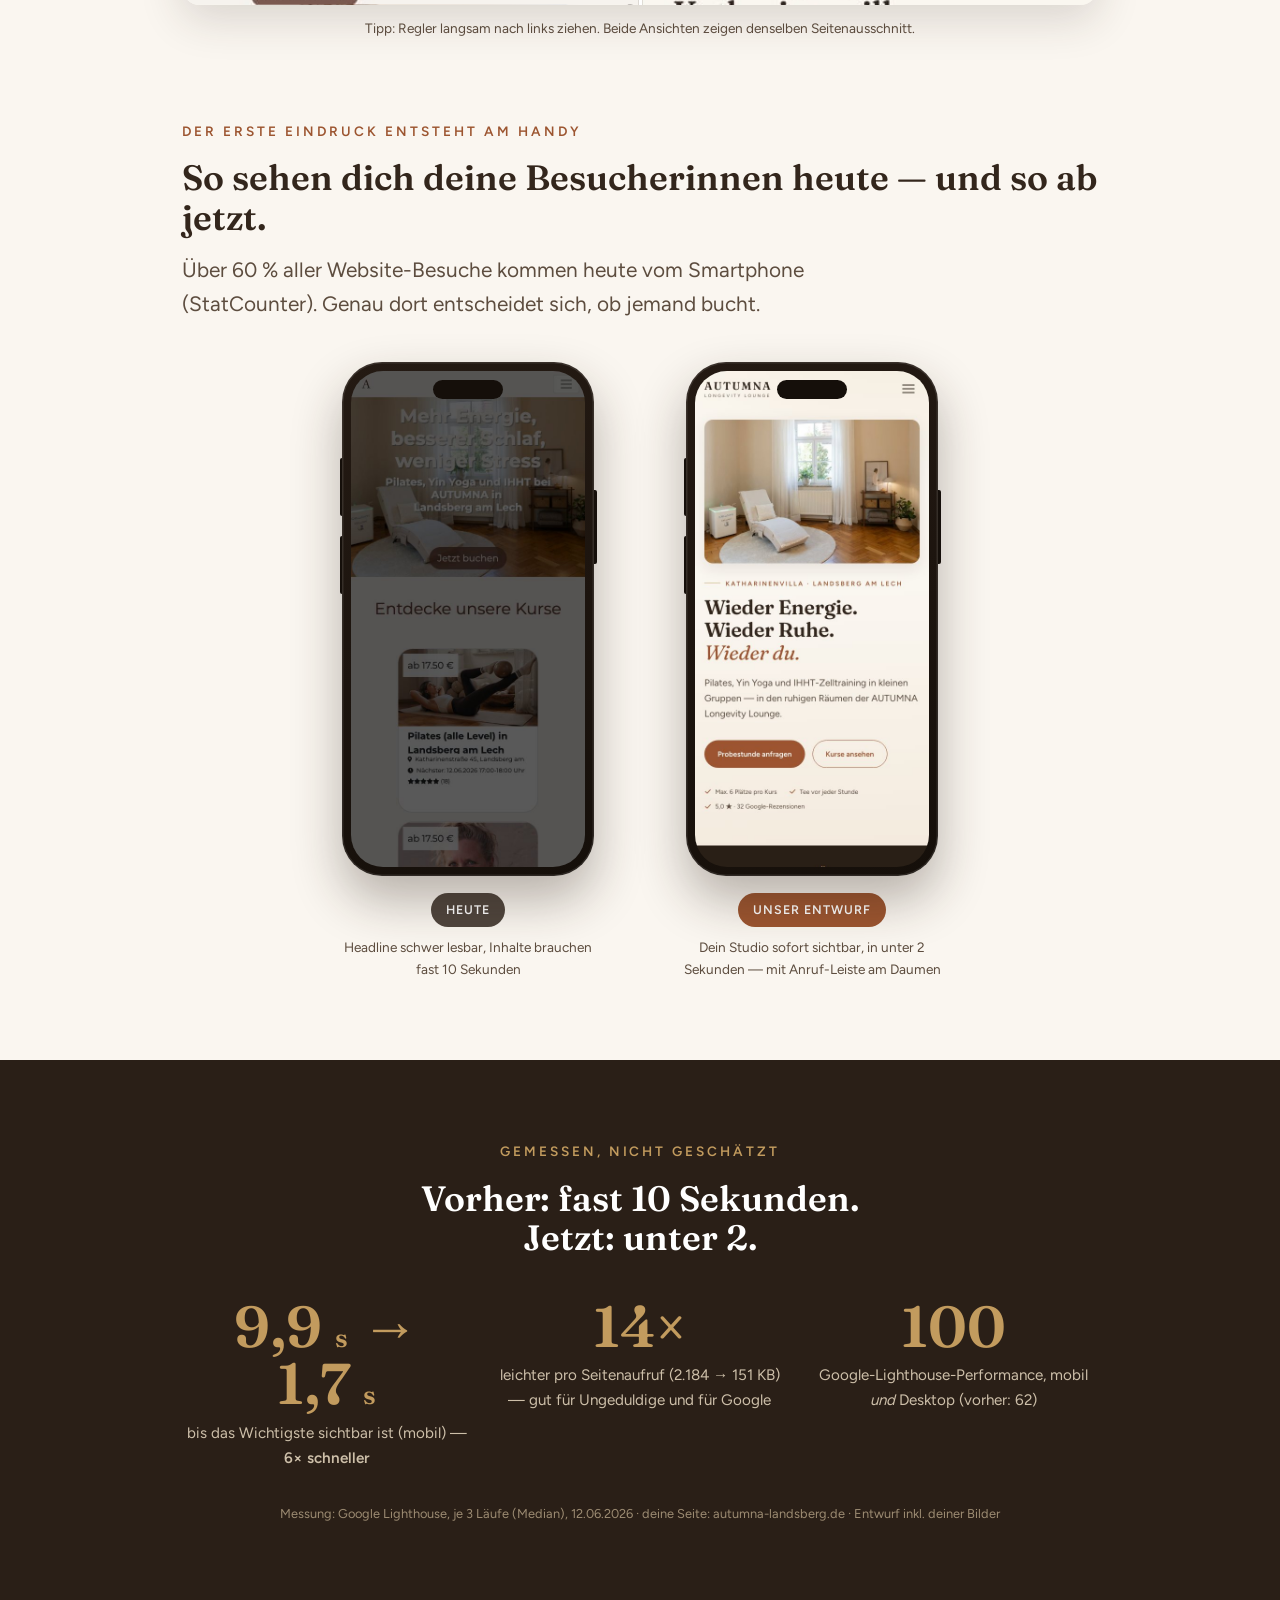
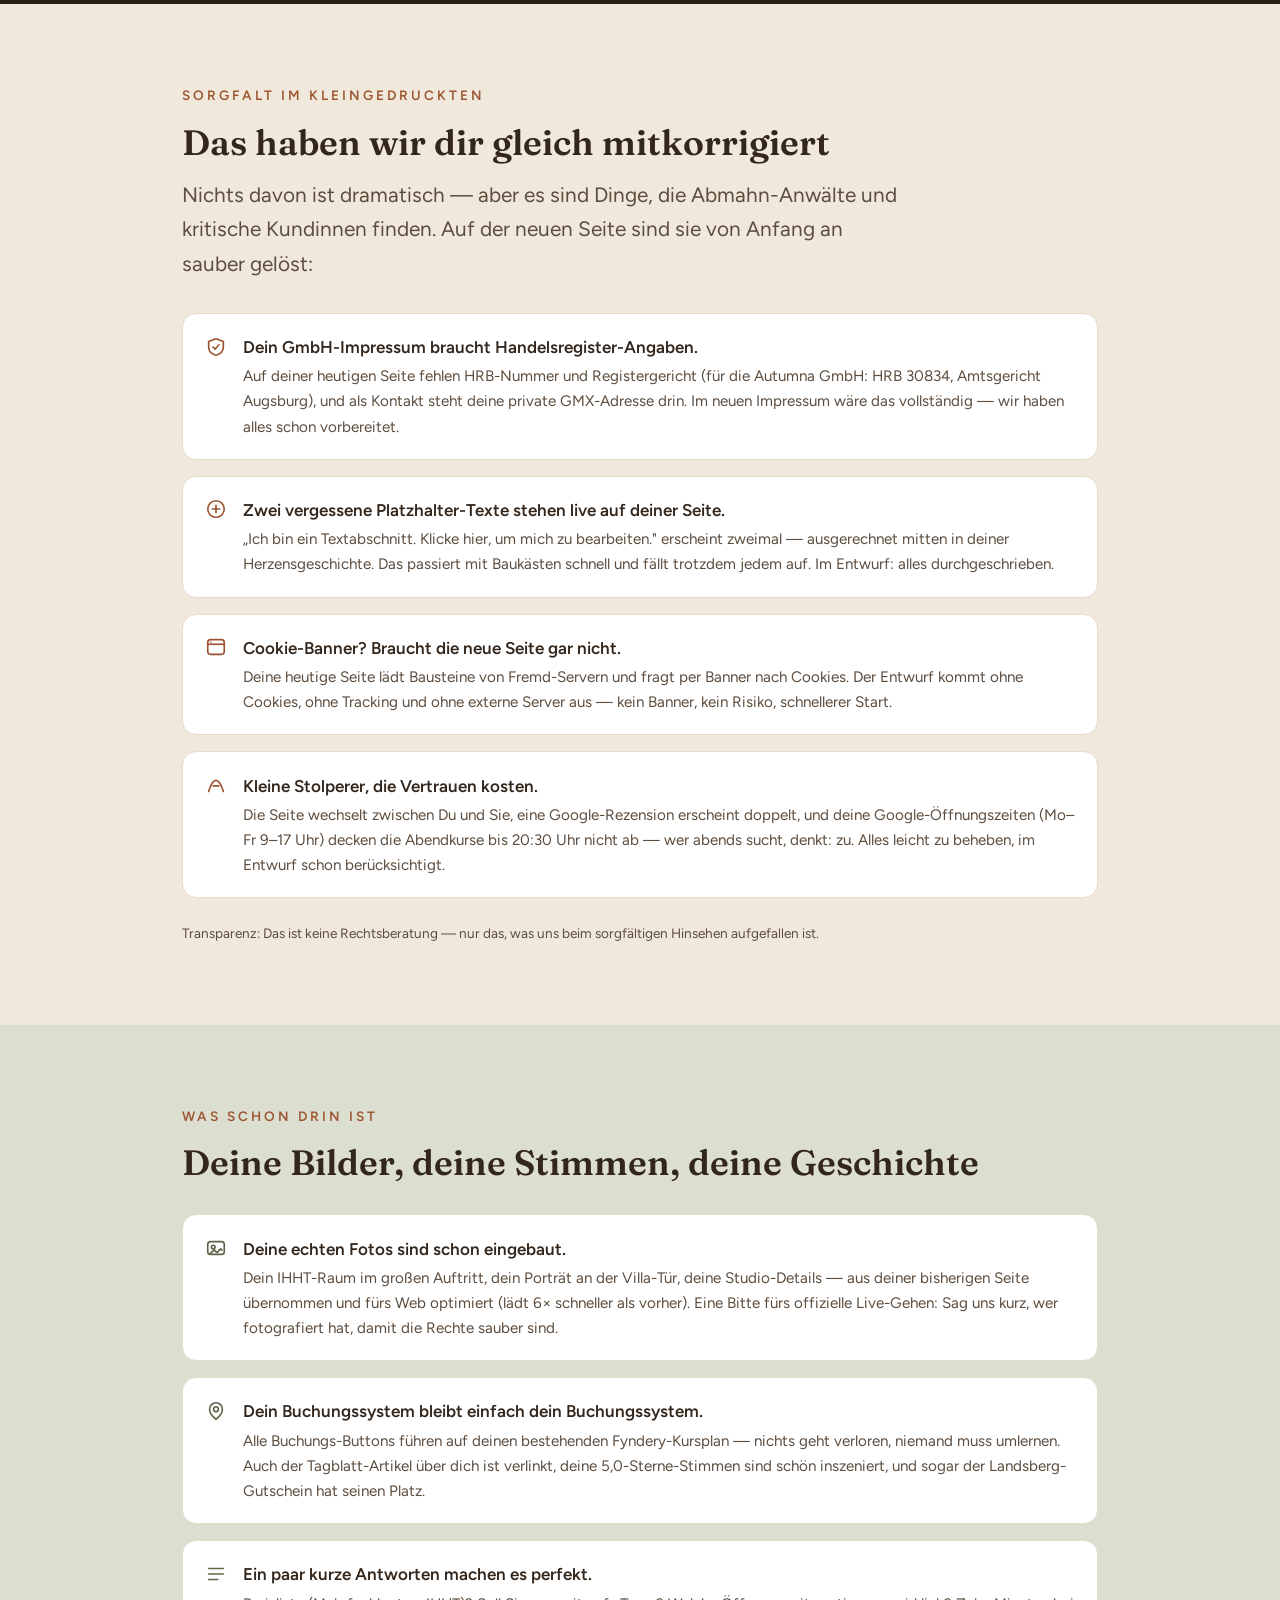
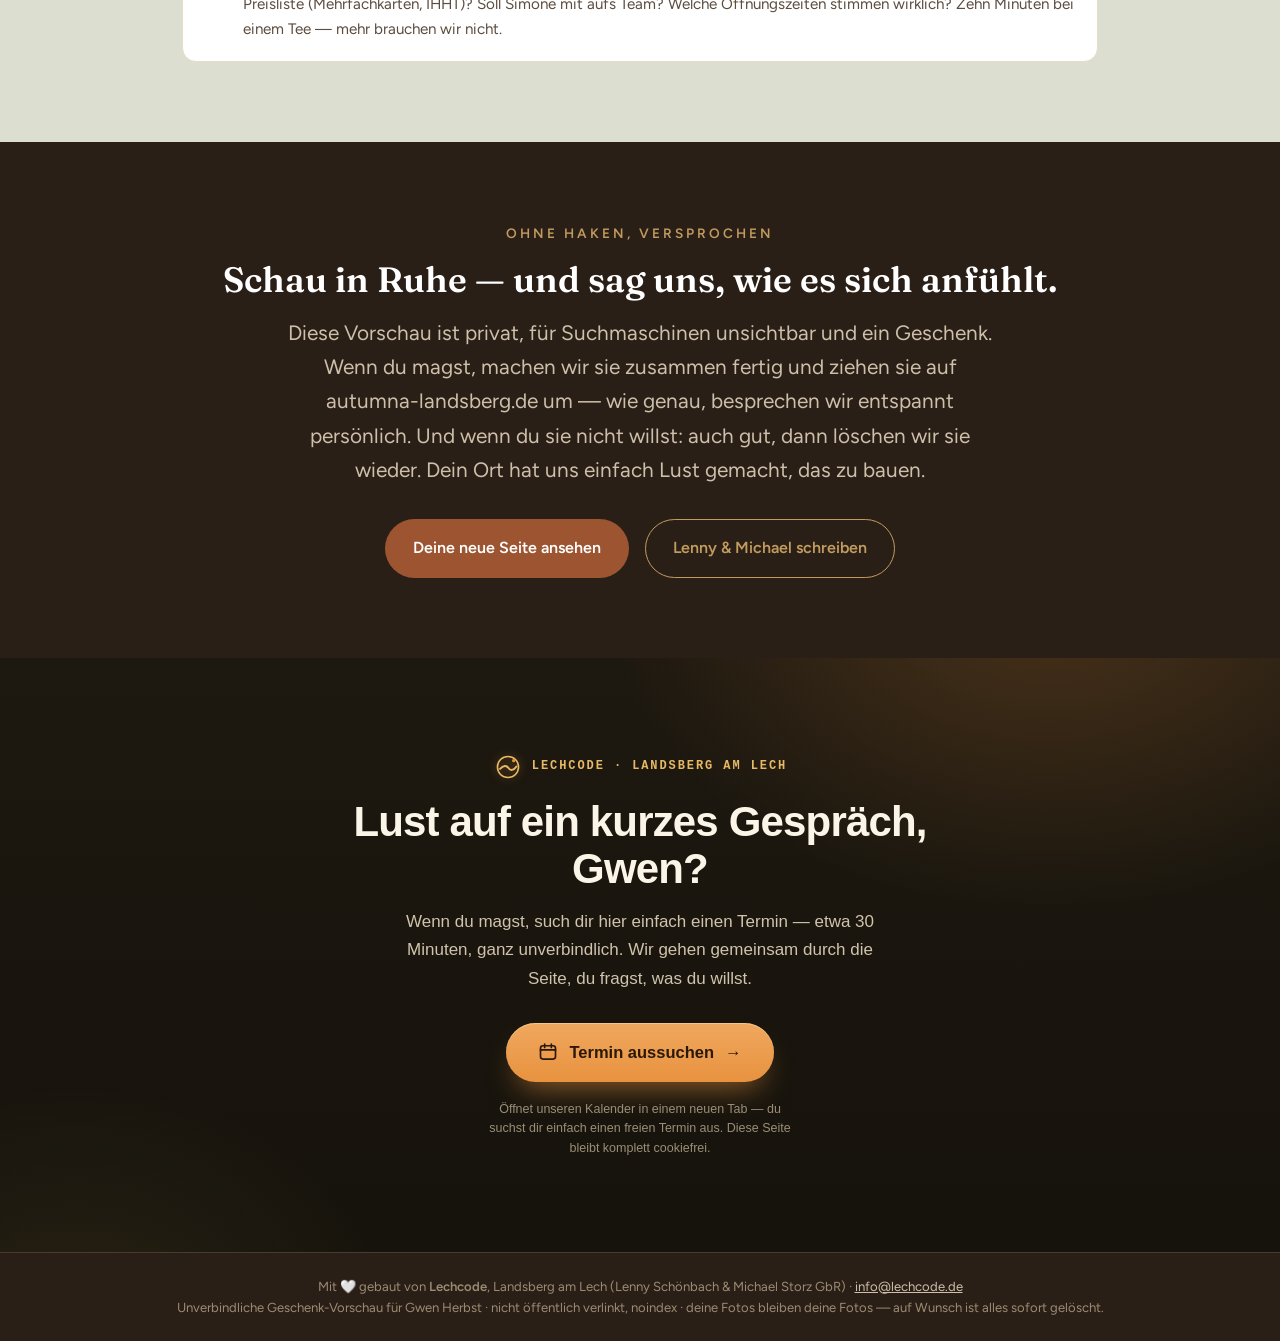
==== commit b2a9ca05: "Termin-Buchungsband (cookiefrei) vor dem Footer — direkter Kalender-Link zu Michaels 30-Min-Termin" ====
--- a/vorschau.html
+++ b/vorschau.html
@@ -97,6 +97,23 @@
     .schluss .lead{color:#CDBFA9;margin:1rem auto 2rem}
     .klein-fuss{background:var(--espresso);border-top:1px solid rgba(205,191,169,.18);color:#9C8B72;font-size:.82rem;text-align:center;padding:1.4rem 1rem}
     .klein-fuss a{color:#CDBFA9}
+  /* Lechcode · Termin-Buchung (cookiefrei) */
+  .lcbook{background:radial-gradient(58vmax 42vmax at 82% -12%,rgba(232,146,63,.22),transparent 60%),radial-gradient(46vmax 40vmax at 6% 120%,rgba(231,185,100,.10),transparent 56%),linear-gradient(180deg,#1d1810,#16130c);color:#f4ecdc;text-align:center;padding:clamp(54px,8vw,94px) clamp(20px,5vw,32px);font-family:"Space Grotesk","Inter",-apple-system,"Segoe UI",Roboto,Helvetica,Arial,sans-serif;}
+  .lcbook *{box-sizing:border-box;}
+  .lcbook-in{width:min(600px,100%);margin-inline:auto;}
+  .lcbook-eyebrow{display:inline-flex;align-items:center;gap:9px;font-family:ui-monospace,"JetBrains Mono","SF Mono",Menlo,monospace;font-size:12px;font-weight:600;letter-spacing:.16em;text-transform:uppercase;color:#e7b964;margin-bottom:16px;}
+  .lcbook-mark{width:30px;height:30px;flex:none;filter:drop-shadow(0 0 5px rgba(232,146,63,.45));}
+  .lcbook-h{font-family:inherit;font-weight:700;font-size:clamp(27px,4vw,42px);line-height:1.12;letter-spacing:-.02em;color:#fbf5e8;margin:0;}
+  .lcbook-p{font-family:inherit;font-size:clamp(15px,.5vw + 14px,17px);line-height:1.66;color:#cfc3ac;max-width:50ch;margin:16px auto 0;}
+  .lcbook-btn{display:inline-flex;align-items:center;justify-content:center;gap:11px;margin-top:30px;text-decoration:none;cursor:pointer;border:0;background:linear-gradient(180deg,#f0a85e,#e8923f);color:#2a1808;font-family:inherit;font-weight:700;font-size:16.5px;padding:16px 32px;border-radius:999px;min-height:52px;box-shadow:inset 0 1px 0 rgba(255,220,170,.55),0 16px 30px -12px rgba(232,146,63,.6);transition:transform .26s cubic-bezier(.22,.61,.36,1),box-shadow .26s;}
+  .lcbook-btn:hover{transform:translateY(-2px);box-shadow:inset 0 1px 0 rgba(255,220,170,.55),0 22px 40px -14px rgba(232,146,63,.72);}
+  .lcbook-btn:active{transform:translateY(0);}
+  .lcbook-btn:focus-visible{outline:none;box-shadow:0 0 0 3px #16130c,0 0 0 6px rgba(232,146,63,.65);}
+  .lcbook-btn svg{width:20px;height:20px;flex:none;}
+  .lcbook-arr{transition:transform .25s cubic-bezier(.22,.61,.36,1);}
+  .lcbook-btn:hover .lcbook-arr{transform:translateX(4px);}
+  .lcbook-note{font-family:inherit;font-size:12.5px;line-height:1.55;color:#9a8e76;max-width:46ch;margin:18px auto 0;}
+  @media (prefers-reduced-motion:reduce){.lcbook-btn,.lcbook-arr{transition:none;}}
   </style>
 </head>
 <body>
@@ -247,6 +264,23 @@
       <a class="btn" href="index.html">Deine neue Seite ansehen</a>
       <a class="btn zart" style="border-color:var(--gold);color:var(--gold)" href="mailto:info@lechcode.de?subject=AUTUMNA%20Vorschau%20—%20lass%20uns%20reden">Lenny &amp; Michael schreiben</a>
     </div>
+  </div>
+</section>
+
+<section class="lcbook" aria-labelledby="lcbook-h">
+  <div class="lcbook-in">
+    <span class="lcbook-eyebrow">
+      <svg class="lcbook-mark" viewBox="0 0 64 64" fill="none" aria-hidden="true"><circle cx="32" cy="32" r="22.5" stroke="#e7b964" stroke-width="3.4"/><path d="M15 36 C22 28 29 28 33 34 C37 40 44 40 50 31" stroke="#e7b964" stroke-width="4.2" stroke-linecap="round" stroke-linejoin="round"/><circle cx="44" cy="18.5" r="3.4" fill="#e8923f"/></svg>
+      Lechcode · Landsberg am Lech
+    </span>
+    <h2 class="lcbook-h" id="lcbook-h">Lust auf ein kurzes Gespräch, Gwen?</h2>
+    <p class="lcbook-p">Wenn du magst, such dir hier einfach einen Termin — etwa 30 Minuten, ganz unverbindlich. Wir gehen gemeinsam durch die Seite, du fragst, was du willst.</p>
+    <a class="lcbook-btn" href="https://calendar.google.com/calendar/appointments/schedules/AcZssZ1vusFYCV6O45i109a0J5ruEFtWCT7iFsq5t4Mb2KvQmNhdkMtlddml9dx5V2jButjV2SUGapFg?gv=true" target="_blank" rel="noopener noreferrer">
+      <svg viewBox="0 0 24 24" fill="none" aria-hidden="true"><rect x="3" y="4.5" width="18" height="16" rx="3" stroke="#2a1808" stroke-width="2"/><path d="M3 9.5h18M8 2.5v4M16 2.5v4" stroke="#2a1808" stroke-width="2" stroke-linecap="round"/></svg>
+      Termin aussuchen
+      <span class="lcbook-arr" aria-hidden="true">→</span>
+    </a>
+    <p class="lcbook-note">Öffnet unseren Kalender in einem neuen Tab — du suchst dir einfach einen freien Termin aus. Diese Seite bleibt komplett cookiefrei.</p>
   </div>
 </section>
 
